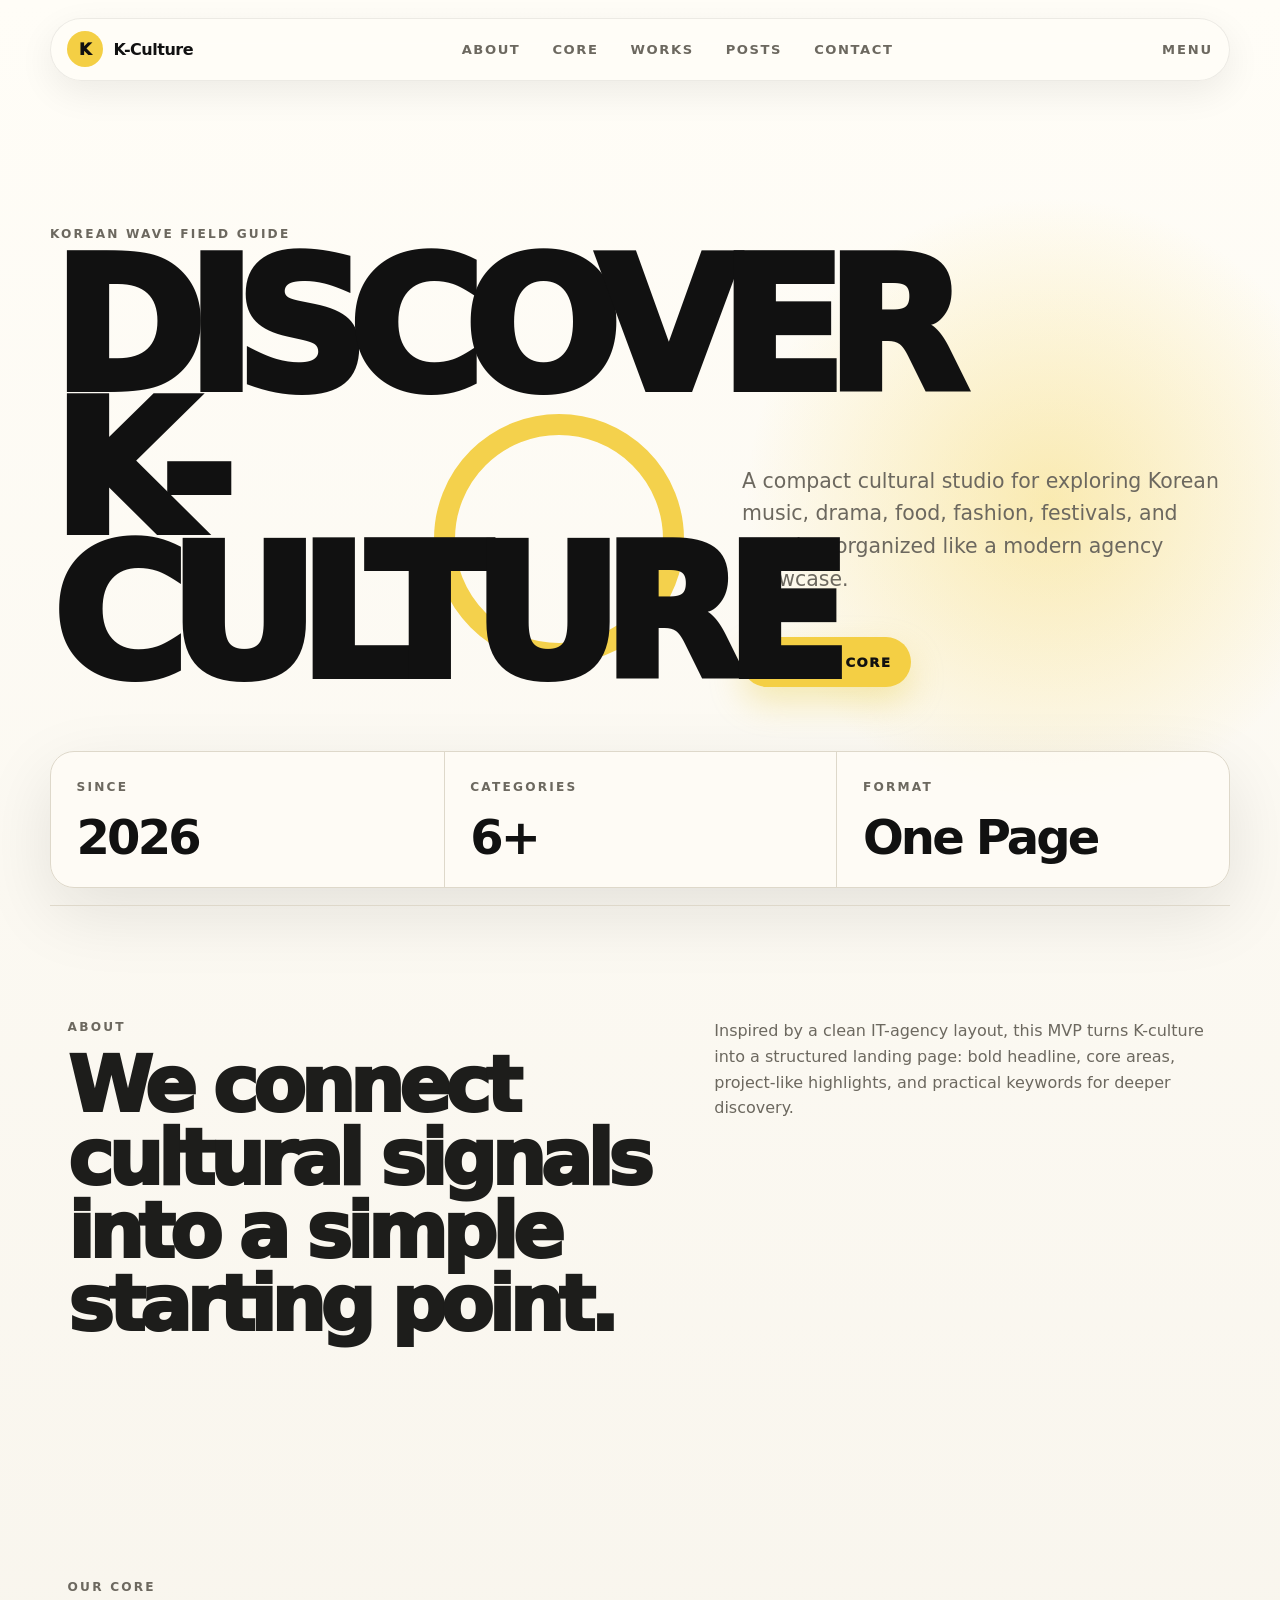
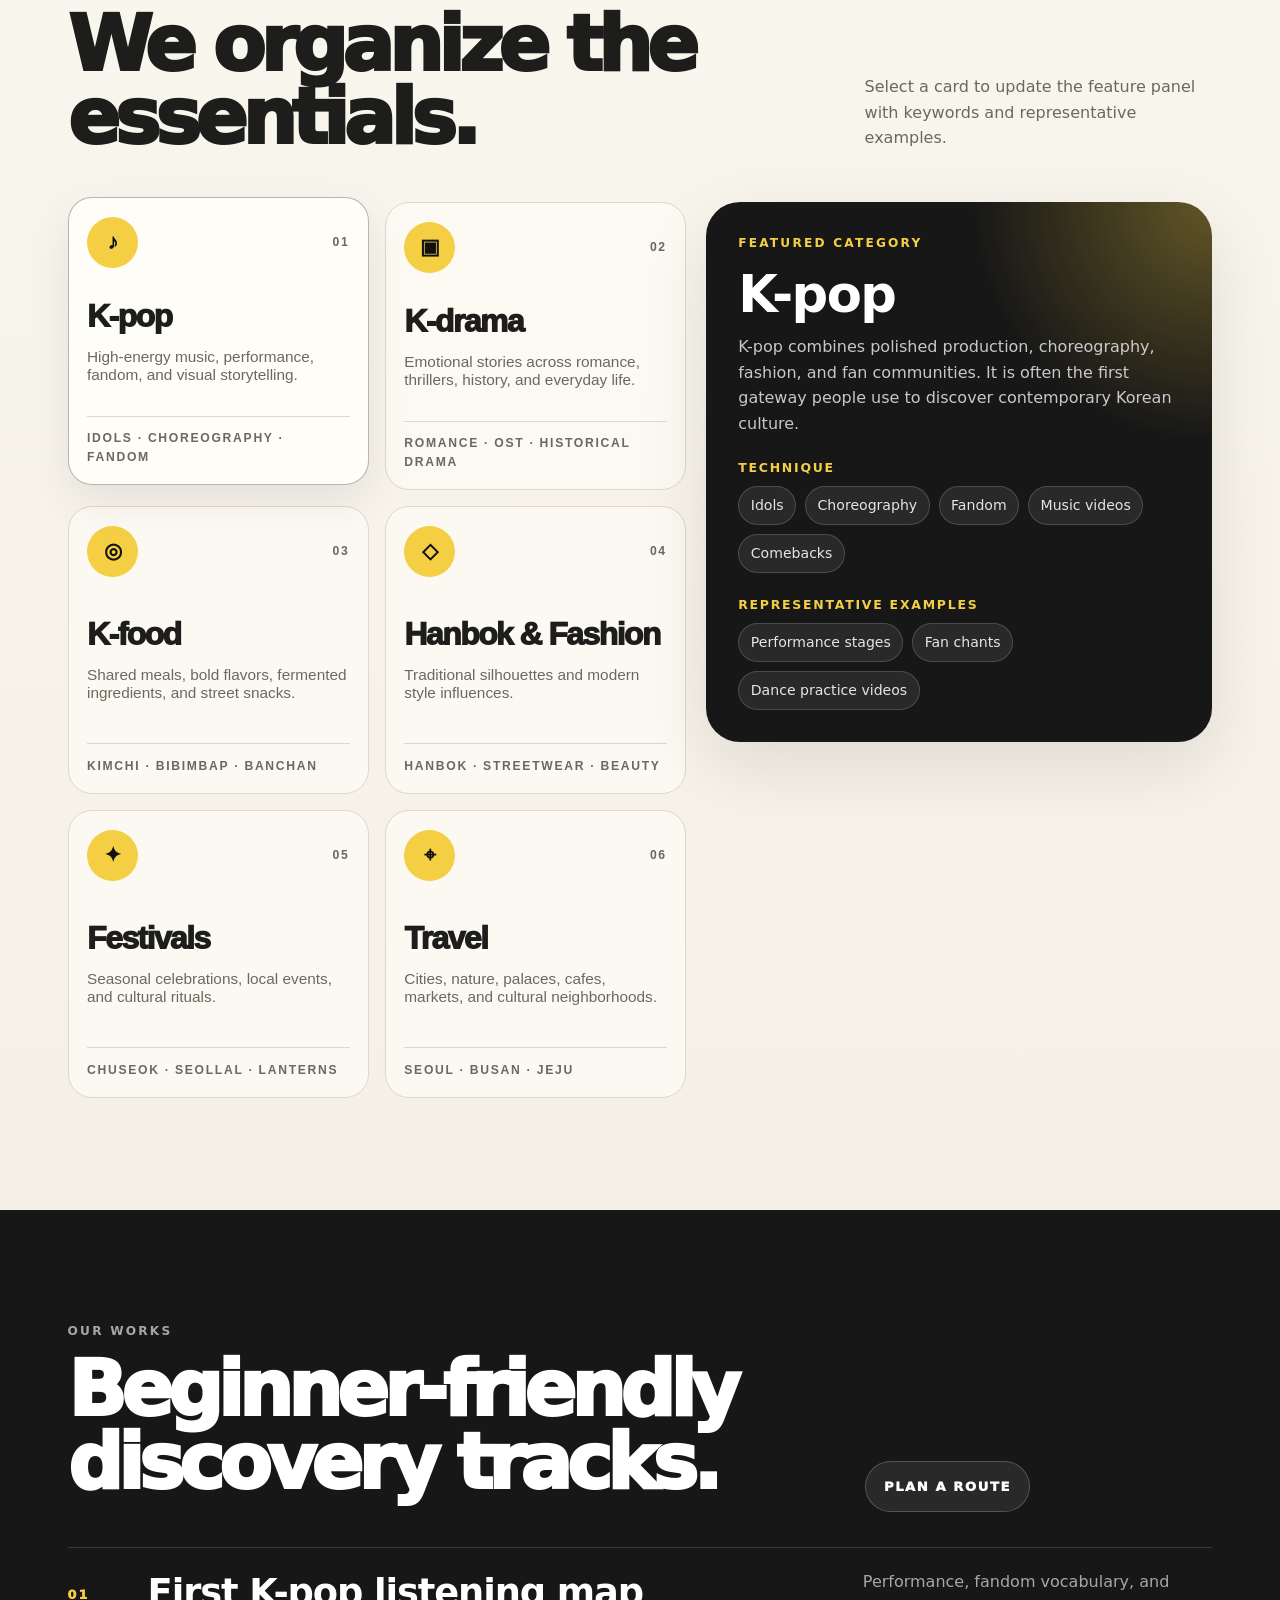
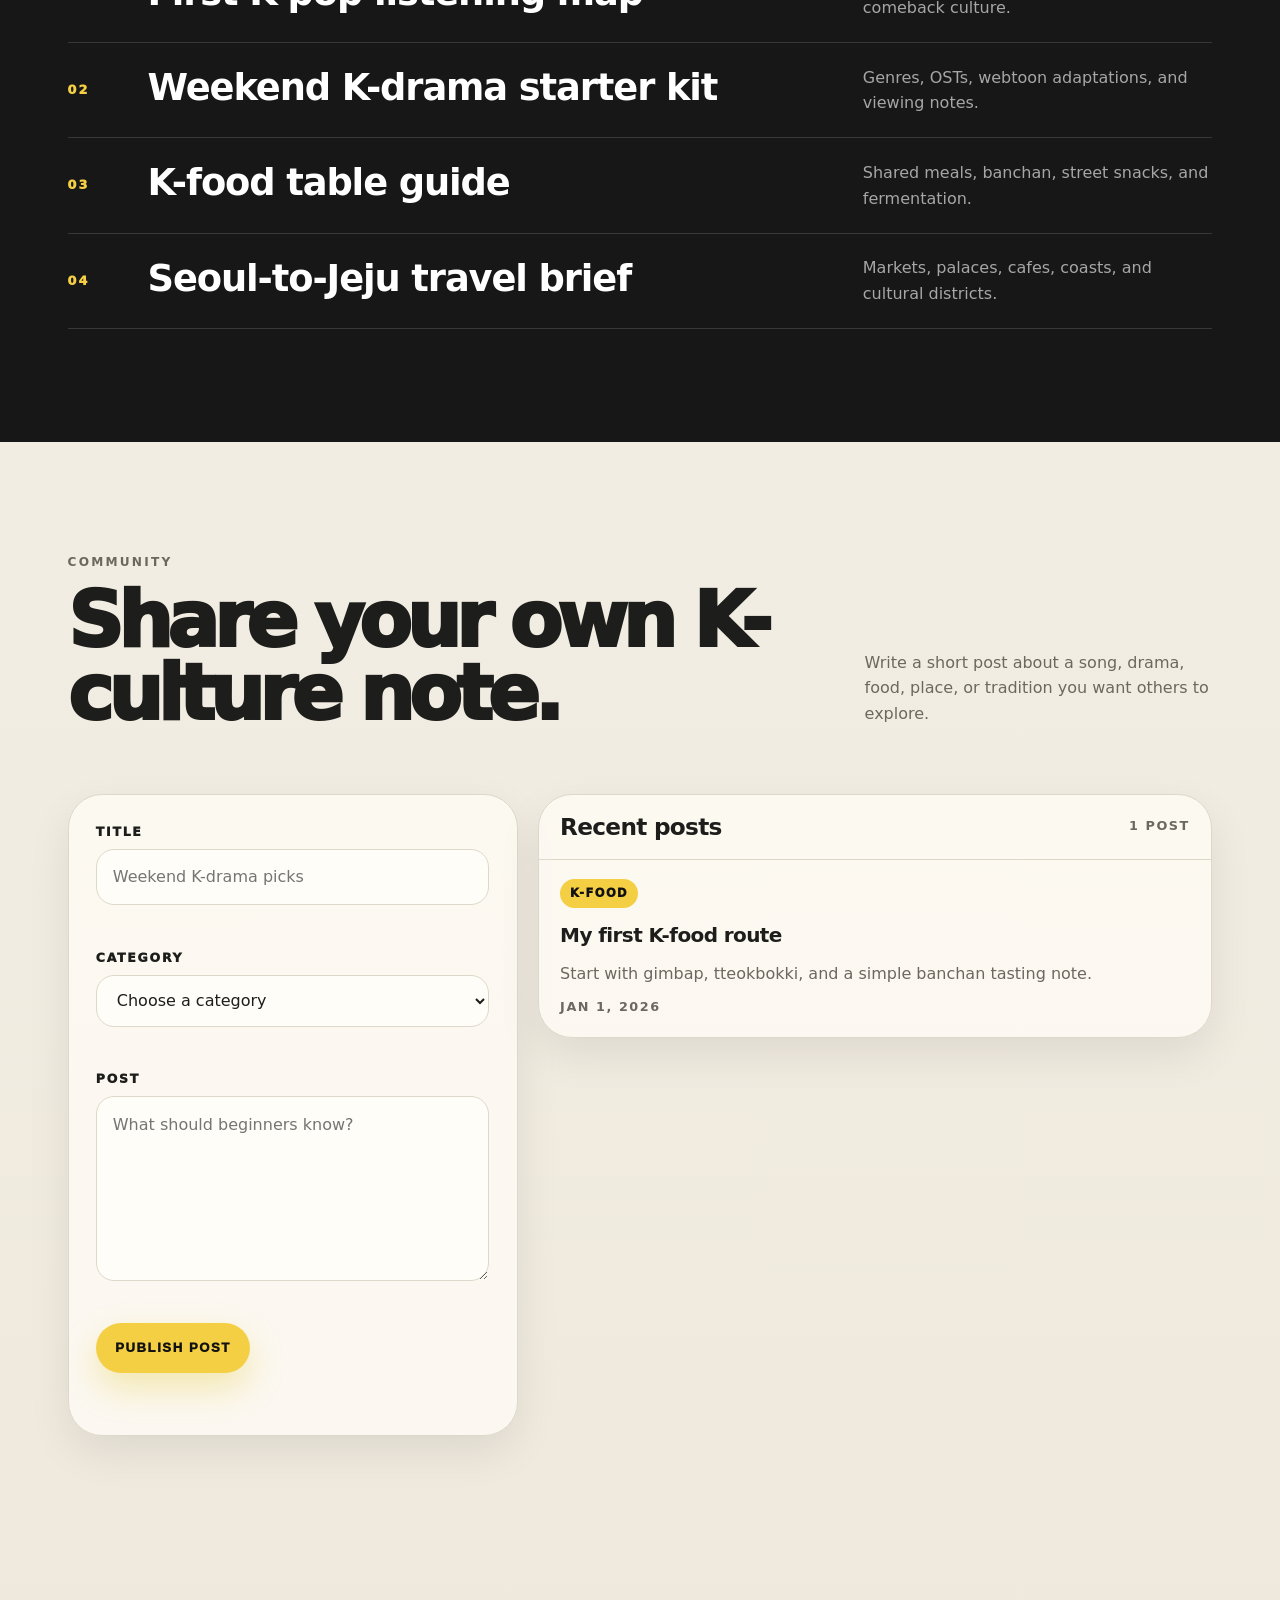
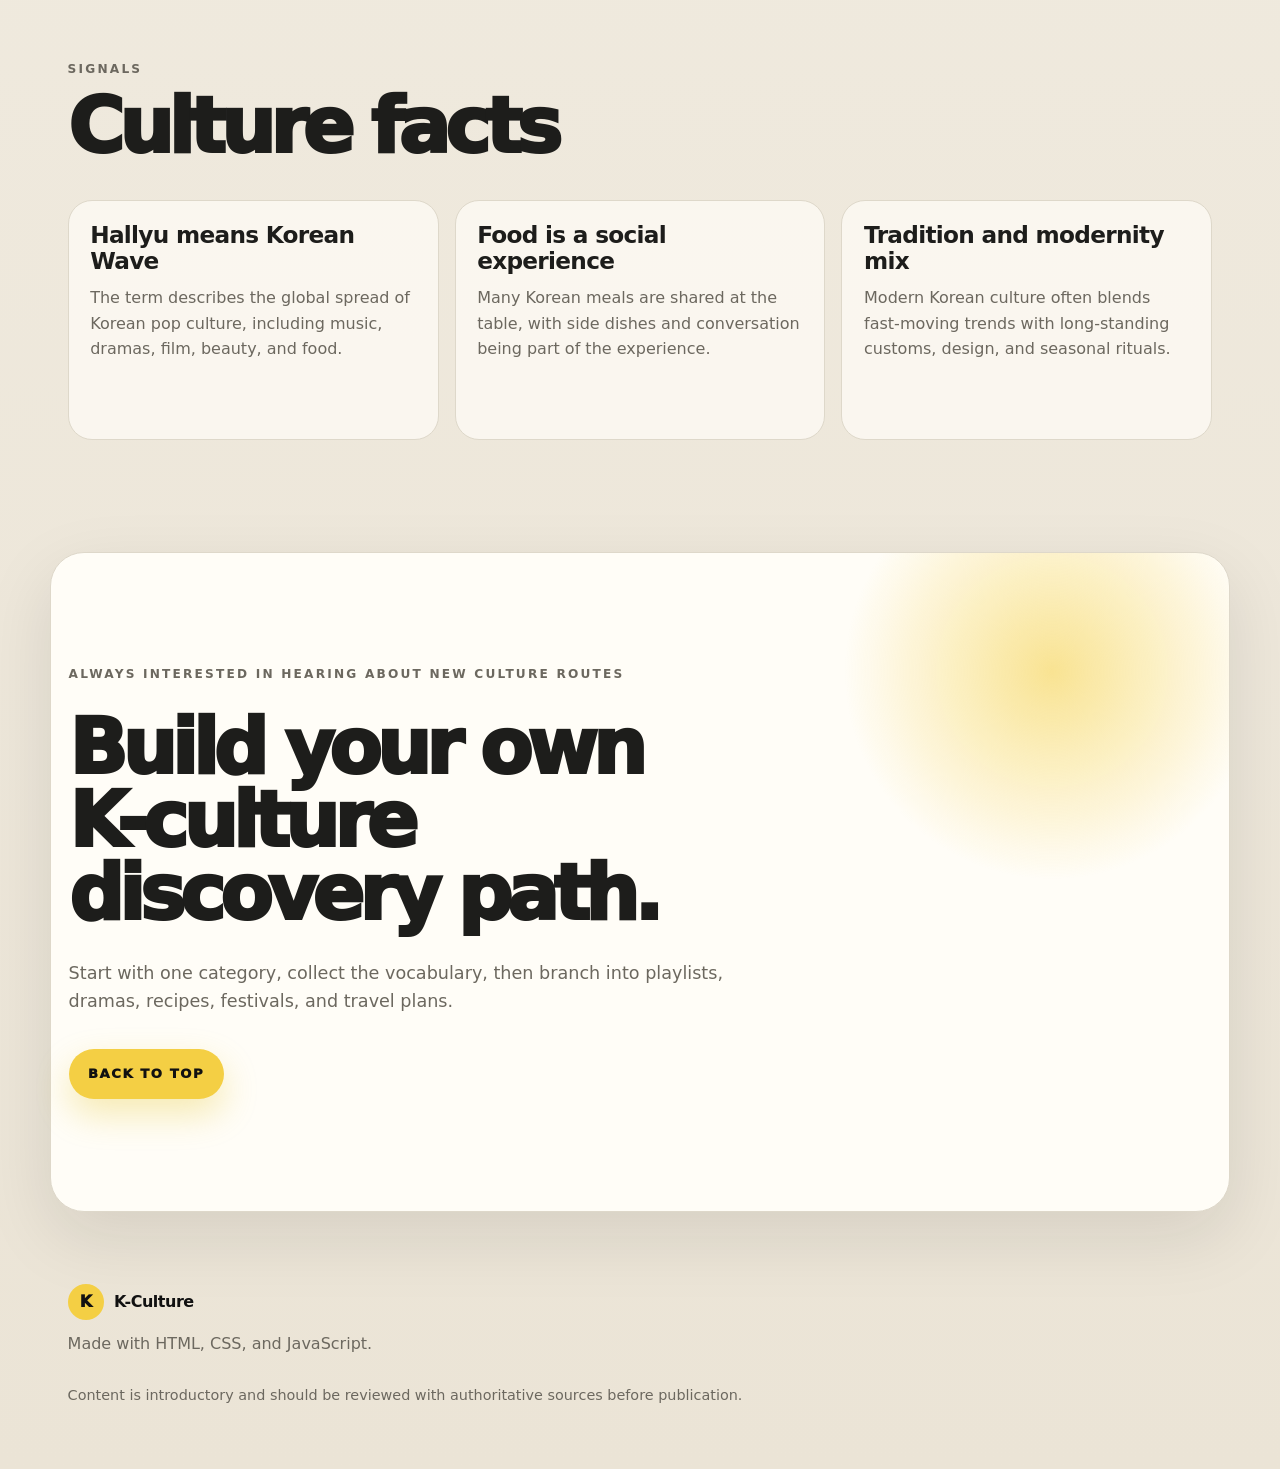
==== index.html @ 96b6c7d5 "Add local community post publishing" ====
<!DOCTYPE html>
<html lang="en">
<head>
  <meta charset="UTF-8">
  <meta name="viewport" content="width=device-width, initial-scale=1.0">
  <meta name="description" content="Discover K-Culture through a modern editorial guide to music, dramas, food, fashion, festivals, and travel.">
  <title>Discover K-Culture</title>
  <link rel="stylesheet" href="css/styles.css">
</head>
<body>
  <header class="site-header" id="top">
    <nav class="nav" aria-label="Main navigation">
      <a class="brand" href="#top" aria-label="Discover K-Culture home">
        <span class="brand-mark" aria-hidden="true">K</span>
        <span>K-Culture</span>
      </a>
      <ul class="nav-links">
        <li><a href="#about">About</a></li>
        <li><a href="#categories">Core</a></li>
        <li><a href="#works">Works</a></li>
        <li><a href="#community">Posts</a></li>
        <li><a href="#contact">Contact</a></li>
      </ul>
      <a class="nav-cta" href="#categories">Menu</a>
    </nav>

    <section class="hero" aria-labelledby="hero-title">
      <div class="hero-copy-wrap">
        <p class="eyebrow">Korean wave field guide</p>
        <h1 id="hero-title">Discover<br>K-Culture</h1>
      </div>
      <div class="hero-side">
        <p>
          A compact cultural studio for exploring Korean music, drama, food, fashion, festivals, and travel — organized like a modern agency showcase.
        </p>
        <a class="button button-primary" href="#categories">Explore Core</a>
      </div>
    </section>

    <div class="proof-strip" aria-label="Site highlights">
      <div>
        <span class="proof-label">Since</span>
        <strong>2026</strong>
      </div>
      <div>
        <span class="proof-label">Categories</span>
        <strong>6+</strong>
      </div>
      <div>
        <span class="proof-label">Format</span>
        <strong>One Page</strong>
      </div>
    </div>
  </header>

  <main>
    <section class="section intro" id="about" aria-labelledby="intro-title">
      <div>
        <p class="section-kicker">About</p>
        <h2 id="intro-title">We connect cultural signals into a simple starting point.</h2>
      </div>
      <p>
        Inspired by a clean IT-agency layout, this MVP turns K-culture into a structured landing page: bold headline, core areas, project-like highlights, and practical keywords for deeper discovery.
      </p>
    </section>

    <section class="section categories" id="categories" aria-labelledby="categories-title">
      <div class="section-heading split-heading">
        <div>
          <p class="section-kicker">Our core</p>
          <h2 id="categories-title">We organize the essentials.</h2>
        </div>
        <p>Select a card to update the feature panel with keywords and representative examples.</p>
      </div>

      <div class="category-layout">
        <div class="category-grid" id="category-grid" aria-label="K-culture category list"></div>

        <article class="feature-panel" id="feature-panel" aria-live="polite" aria-labelledby="feature-title">
          <p class="panel-label" id="feature-label">Featured category</p>
          <h3 id="feature-title">Loading...</h3>
          <p id="feature-description"></p>
          <div class="panel-group">
            <h4>Technique</h4>
            <ul class="keyword-list" id="feature-keywords"></ul>
          </div>
          <div class="panel-group">
            <h4>Representative examples</h4>
            <ul class="example-list" id="feature-examples"></ul>
          </div>
        </article>
      </div>
    </section>

    <section class="section works" id="works" aria-labelledby="works-title">
      <div class="section-heading split-heading">
        <div>
          <p class="section-kicker">Our works</p>
          <h2 id="works-title">Beginner-friendly discovery tracks.</h2>
        </div>
        <a class="button button-secondary" href="#contact">Plan a route</a>
      </div>
      <div class="work-list">
        <article class="work-item">
          <span>01</span>
          <h3>First K-pop listening map</h3>
          <p>Performance, fandom vocabulary, and comeback culture.</p>
        </article>
        <article class="work-item">
          <span>02</span>
          <h3>Weekend K-drama starter kit</h3>
          <p>Genres, OSTs, webtoon adaptations, and viewing notes.</p>
        </article>
        <article class="work-item">
          <span>03</span>
          <h3>K-food table guide</h3>
          <p>Shared meals, banchan, street snacks, and fermentation.</p>
        </article>
        <article class="work-item">
          <span>04</span>
          <h3>Seoul-to-Jeju travel brief</h3>
          <p>Markets, palaces, cafes, coasts, and cultural districts.</p>
        </article>
      </div>
    </section>

    <section class="section community" id="community" aria-labelledby="community-title">
      <div class="section-heading split-heading">
        <div>
          <p class="section-kicker">Community</p>
          <h2 id="community-title">Share your own K-culture note.</h2>
        </div>
        <p>Write a short post about a song, drama, food, place, or tradition you want others to explore.</p>
      </div>

      <div class="post-layout">
        <noscript>
          <p class="no-script-note">Post publishing uses local browser JavaScript. Enable JavaScript to write and save posts on this device.</p>
        </noscript>
        <form class="post-form" id="post-form" hidden novalidate>
          <div class="form-field">
            <label for="post-title">Title</label>
            <input id="post-title" name="title" type="text" maxlength="80" placeholder="Weekend K-drama picks" aria-describedby="post-title-error" required>
            <p class="form-error" id="post-title-error"></p>
          </div>

          <div class="form-field">
            <label for="post-category">Category</label>
            <select id="post-category" name="category" aria-describedby="post-category-error" required>
              <option value="">Choose a category</option>
            </select>
            <p class="form-error" id="post-category-error"></p>
          </div>

          <div class="form-field">
            <label for="post-content">Post</label>
            <textarea id="post-content" name="content" rows="6" maxlength="420" placeholder="What should beginners know?" aria-describedby="post-content-error" required></textarea>
            <p class="form-error" id="post-content-error"></p>
          </div>

          <button class="button button-primary" type="submit">Publish post</button>
          <p class="form-status" id="post-status" role="status" aria-live="polite"></p>
        </form>

        <div class="post-board" id="post-board" hidden>
          <div class="post-board-heading">
            <h3>Recent posts</h3>
            <span id="post-count">0 posts</span>
          </div>
          <div class="post-list" id="post-list"></div>
        </div>
      </div>
    </section>

    <section class="section facts" id="facts" aria-labelledby="facts-title">
      <div class="section-heading">
        <p class="section-kicker">Signals</p>
        <h2 id="facts-title">Culture facts</h2>
      </div>
      <div class="fact-grid">
        <article class="fact-card">
          <h3>Hallyu means Korean Wave</h3>
          <p>The term describes the global spread of Korean pop culture, including music, dramas, film, beauty, and food.</p>
        </article>
        <article class="fact-card">
          <h3>Food is a social experience</h3>
          <p>Many Korean meals are shared at the table, with side dishes and conversation being part of the experience.</p>
        </article>
        <article class="fact-card">
          <h3>Tradition and modernity mix</h3>
          <p>Modern Korean culture often blends fast-moving trends with long-standing customs, design, and seasonal rituals.</p>
        </article>
      </div>
    </section>

    <section class="section contact-band" id="contact" aria-labelledby="contact-title">
      <p class="section-kicker">Always interested in hearing about new culture routes</p>
      <h2 id="contact-title">Build your own K-culture discovery path.</h2>
      <p>
        Start with one category, collect the vocabulary, then branch into playlists, dramas, recipes, festivals, and travel plans.
      </p>
      <a class="button button-primary" href="#top">Back to top</a>
    </section>
  </main>

  <footer class="site-footer">
    <a class="brand footer-brand" href="#top" aria-label="Discover K-Culture home">
      <span class="brand-mark" aria-hidden="true">K</span>
      <span>K-Culture</span>
    </a>
    <p>Made with HTML, CSS, and JavaScript.</p>
    <p class="small">Content is introductory and should be reviewed with authoritative sources before publication.</p>
  </footer>

  <script src="data/culture.js"></script>
  <script src="js/posts.js"></script>
  <script src="js/main.js"></script>
</body>
</html>
---- css/styles.css ----
:root {
  --color-bg: #f5f1e8;
  --color-surface: #fffdf7;
  --color-ink: #111111;
  --color-text: #1d1d1b;
  --color-muted: #6c685f;
  --color-line: #ded8ca;
  --color-accent: #f4cf44;
  --color-accent-strong: #e0b900;
  --color-charcoal: #171717;
  --shadow-soft: 0 24px 70px rgba(17, 17, 17, 0.10);
  --shadow-card: 0 16px 44px rgba(17, 17, 17, 0.08);
  --radius-xl: 34px;
  --radius-lg: 24px;
  --radius-sm: 999px;
  --max-width: 1180px;
}

* {
  box-sizing: border-box;
}

html {
  scroll-behavior: smooth;
}

body {
  margin: 0;
  font-family: Inter, ui-sans-serif, system-ui, -apple-system, BlinkMacSystemFont, "Segoe UI", sans-serif;
  color: var(--color-text);
  background:
    radial-gradient(circle at 82% 8%, rgba(244, 207, 68, 0.38), transparent 19rem),
    linear-gradient(180deg, #fffdf7 0%, var(--color-bg) 42%, #ebe4d6 100%);
  line-height: 1.6;
}

a {
  color: inherit;
  text-decoration: none;
}

button,
a {
  -webkit-tap-highlight-color: transparent;
}

button:focus-visible,
a:focus-visible {
  outline: 3px solid var(--color-accent);
  outline-offset: 4px;
}

.site-header {
  min-height: 100vh;
  padding: 1.1rem;
  color: var(--color-ink);
}

.nav,
.hero,
.proof-strip,
.section,
.site-footer {
  width: min(100%, var(--max-width));
  margin-inline: auto;
}

.nav {
  position: sticky;
  top: 1rem;
  z-index: 5;
  display: grid;
  grid-template-columns: auto 1fr auto;
  align-items: center;
  gap: 1.5rem;
  padding: 0.8rem 1rem;
  border: 1px solid rgba(17, 17, 17, 0.08);
  border-radius: var(--radius-sm);
  background: rgba(255, 253, 247, 0.76);
  box-shadow: 0 12px 36px rgba(17, 17, 17, 0.07);
  backdrop-filter: blur(18px);
}

.brand {
  display: inline-flex;
  align-items: center;
  gap: 0.65rem;
  font-weight: 900;
  letter-spacing: -0.03em;
}

.brand-mark {
  display: grid;
  width: 2.25rem;
  height: 2.25rem;
  place-items: center;
  border-radius: 50%;
  color: var(--color-ink);
  background: var(--color-accent);
  font-weight: 950;
}

.nav-links {
  display: flex;
  justify-content: center;
  gap: clamp(0.75rem, 3vw, 2rem);
  padding: 0;
  margin: 0;
  color: var(--color-muted);
  font-size: 0.82rem;
  font-weight: 800;
  letter-spacing: 0.12em;
  list-style: none;
  text-transform: uppercase;
}

.nav-links a:hover,
.nav-cta:hover {
  color: var(--color-ink);
}

.nav-cta {
  color: var(--color-muted);
  font-size: 0.82rem;
  font-weight: 900;
  letter-spacing: 0.14em;
  text-transform: uppercase;
}

.hero {
  display: grid;
  grid-template-columns: minmax(0, 1fr);
  gap: 2rem;
  min-height: 70vh;
  align-content: end;
  padding: clamp(5rem, 12vw, 9rem) 0 clamp(2rem, 5vw, 4rem);
}

.hero-copy-wrap {
  position: relative;
}

.hero-copy-wrap::after {
  position: absolute;
  right: 4%;
  bottom: 5%;
  width: clamp(7rem, 18vw, 13rem);
  height: clamp(7rem, 18vw, 13rem);
  border: 1.35rem solid var(--color-accent);
  border-radius: 50%;
  content: "";
  opacity: 0.95;
  z-index: -1;
}

.eyebrow,
.section-kicker,
.panel-label,
.proof-label {
  margin: 0 0 0.75rem;
  color: var(--color-muted);
  font-size: 0.76rem;
  font-weight: 900;
  letter-spacing: 0.18em;
  text-transform: uppercase;
}

h1,
h2,
h3,
h4,
p {
  margin-top: 0;
}

h1 {
  max-width: 10ch;
  margin-bottom: 0;
  font-size: clamp(4.25rem, 16vw, 11.5rem);
  font-weight: 950;
  line-height: 0.78;
  letter-spacing: -0.105em;
  text-transform: uppercase;
}

h2 {
  margin-bottom: 0.75rem;
  font-size: clamp(2.25rem, 6vw, 5rem);
  font-weight: 930;
  line-height: 0.95;
  letter-spacing: -0.07em;
}

h3 {
  margin-bottom: 0.75rem;
  font-size: 1.45rem;
  line-height: 1.1;
  letter-spacing: -0.03em;
}

.hero-side {
  display: grid;
  gap: 1.3rem;
  max-width: 35rem;
  color: var(--color-muted);
  font-size: clamp(1.05rem, 2vw, 1.28rem);
}

.button {
  display: inline-flex;
  align-items: center;
  justify-content: center;
  width: fit-content;
  min-height: 3.1rem;
  padding: 0.85rem 1.15rem;
  border: 1px solid transparent;
  border-radius: var(--radius-sm);
  font-size: 0.82rem;
  font-weight: 950;
  letter-spacing: 0.12em;
  text-transform: uppercase;
}

.button-primary {
  color: var(--color-ink);
  background: var(--color-accent);
  box-shadow: 0 15px 35px rgba(224, 185, 0, 0.28);
}

.button-secondary {
  border-color: var(--color-line);
  color: var(--color-ink);
  background: rgba(255, 253, 247, 0.68);
}

.proof-strip {
  display: grid;
  grid-template-columns: repeat(3, 1fr);
  overflow: hidden;
  border: 1px solid var(--color-line);
  border-radius: var(--radius-lg);
  background: rgba(255, 253, 247, 0.72);
  box-shadow: var(--shadow-soft);
}

.proof-strip div {
  display: grid;
  gap: 0.25rem;
  padding: clamp(1rem, 3vw, 1.6rem);
}

.proof-strip div + div {
  border-left: 1px solid var(--color-line);
}

.proof-strip strong {
  font-size: clamp(1.6rem, 4vw, 3rem);
  line-height: 1;
  letter-spacing: -0.06em;
}

.section {
  padding: clamp(4rem, 9vw, 7rem) 1.1rem;
}

.intro {
  display: grid;
  gap: 1.5rem;
  border-top: 1px solid var(--color-line);
}

.intro p:last-child,
.section-heading p,
.fact-card p,
.work-item p,
.contact-band p,
.site-footer {
  color: var(--color-muted);
}

.section-heading {
  max-width: 52rem;
  margin-bottom: 2.2rem;
}

.split-heading {
  display: grid;
  gap: 1.5rem;
  max-width: none;
}

.category-layout {
  display: grid;
  gap: 1.25rem;
}

.category-grid {
  display: grid;
  grid-template-columns: repeat(auto-fit, minmax(15rem, 1fr));
  gap: 1rem;
}

.category-card {
  display: grid;
  gap: 1rem;
  min-height: 18rem;
  padding: 1.15rem;
  border: 1px solid var(--color-line);
  border-radius: var(--radius-lg);
  color: var(--color-text);
  background: rgba(255, 253, 247, 0.7);
  cursor: pointer;
  text-align: left;
  transition: transform 180ms ease, border-color 180ms ease, box-shadow 180ms ease, background 180ms ease;
}

.category-card:hover,
.category-card.is-active {
  transform: translateY(-5px);
  border-color: rgba(17, 17, 17, 0.3);
  background: var(--color-surface);
  box-shadow: var(--shadow-card);
}

.category-meta {
  display: flex;
  align-items: center;
  justify-content: space-between;
}

.category-icon {
  display: grid;
  width: 3.2rem;
  height: 3.2rem;
  place-items: center;
  border-radius: 50%;
  color: var(--color-ink);
  background: var(--color-accent);
  font-size: 1.3rem;
  font-weight: 950;
}

.category-number,
.category-technique {
  color: var(--color-muted);
  font-size: 0.76rem;
  font-weight: 900;
  letter-spacing: 0.14em;
  text-transform: uppercase;
}

.category-title {
  align-self: end;
  font-size: clamp(1.35rem, 3vw, 2rem);
  font-weight: 930;
  letter-spacing: -0.05em;
  line-height: 1;
}

.category-summary {
  color: var(--color-muted);
  font-size: 0.96rem;
}

.category-technique {
  align-self: end;
  padding-top: 0.8rem;
  border-top: 1px solid var(--color-line);
  line-height: 1.5;
}

.feature-panel {
  position: sticky;
  top: 6.5rem;
  align-self: start;
  padding: clamp(1.4rem, 3vw, 2rem);
  border-radius: var(--radius-xl);
  color: #fff;
  background:
    radial-gradient(circle at top right, rgba(244, 207, 68, 0.34), transparent 15rem),
    var(--color-charcoal);
  box-shadow: var(--shadow-soft);
}

.feature-panel .panel-label,
.feature-panel h4 {
  color: var(--color-accent);
}

.feature-panel h3 {
  font-size: clamp(2rem, 4vw, 3.25rem);
}

.feature-panel p {
  color: rgba(255, 255, 255, 0.76);
}

.panel-group {
  margin-top: 1.35rem;
}

.panel-group h4 {
  margin-bottom: 0.5rem;
  font-size: 0.78rem;
  letter-spacing: 0.14em;
  text-transform: uppercase;
}

.keyword-list,
.example-list {
  display: flex;
  flex-wrap: wrap;
  gap: 0.55rem;
  padding: 0;
  margin: 0;
  list-style: none;
}

.keyword-list li,
.example-list li {
  padding: 0.46rem 0.72rem;
  border: 1px solid rgba(255, 255, 255, 0.16);
  border-radius: var(--radius-sm);
  color: rgba(255, 255, 255, 0.88);
  background: rgba(255, 255, 255, 0.08);
  font-size: 0.88rem;
}

.works {
  color: #fff;
  background: var(--color-charcoal);
  box-shadow: 0 0 0 100vmax var(--color-charcoal);
  clip-path: inset(0 -100vmax);
}

.works .section-kicker,
.works .section-heading p,
.works .work-item p {
  color: rgba(255, 255, 255, 0.62);
}

.works .button-secondary {
  border-color: rgba(255, 255, 255, 0.2);
  color: #fff;
  background: rgba(255, 255, 255, 0.08);
}

.work-list {
  display: grid;
  border-top: 1px solid rgba(255, 255, 255, 0.14);
}

.work-item {
  display: grid;
  grid-template-columns: 3rem minmax(0, 1fr);
  gap: 1rem;
  padding: 1.35rem 0;
  border-bottom: 1px solid rgba(255, 255, 255, 0.14);
}

.work-item span {
  color: var(--color-accent);
  font-size: 0.8rem;
  font-weight: 950;
  letter-spacing: 0.16em;
}

.work-item h3 {
  margin-bottom: 0.25rem;
  font-size: clamp(1.35rem, 3vw, 2.3rem);
}

.fact-grid {
  display: grid;
  grid-template-columns: repeat(auto-fit, minmax(16rem, 1fr));
  gap: 1rem;
}

.fact-card {
  min-height: 15rem;
  padding: 1.35rem;
  border: 1px solid var(--color-line);
  border-radius: var(--radius-lg);
  background: rgba(255, 253, 247, 0.72);
}

.contact-band {
  display: grid;
  justify-items: start;
  gap: 1rem;
  margin-bottom: 2rem;
  border: 1px solid var(--color-line);
  border-radius: var(--radius-xl);
  background:
    radial-gradient(circle at 85% 18%, rgba(244, 207, 68, 0.56), transparent 13rem),
    var(--color-surface);
  box-shadow: var(--shadow-soft);
}

.contact-band h2 {
  max-width: 12ch;
}

.contact-band p:not(.section-kicker) {
  max-width: 42rem;
  font-size: 1.1rem;
}

.site-footer {
  display: grid;
  gap: 0.7rem;
  padding: 2.5rem 1.1rem 3rem;
  text-align: left;
}

.footer-brand {
  width: fit-content;
  color: var(--color-ink);
}

.site-footer .small {
  font-size: 0.9rem;
}

@media (min-width: 760px) {
  .site-header {
    padding-inline: 2rem;
  }

  .hero {
    grid-template-columns: minmax(0, 1.15fr) minmax(20rem, 0.85fr);
    align-items: end;
  }

  .intro {
    grid-template-columns: 1fr 0.8fr;
    align-items: start;
  }

  .split-heading {
    grid-template-columns: minmax(0, 1fr) minmax(16rem, 0.45fr);
    align-items: end;
  }

  .category-layout {
    grid-template-columns: minmax(0, 1.1fr) minmax(22rem, 0.9fr);
  }

  .work-item {
    grid-template-columns: 4rem minmax(0, 0.9fr) minmax(16rem, 0.45fr);
    align-items: center;
  }

  .work-item p {
    margin-bottom: 0;
  }
}

@media (max-width: 720px) {
  .nav {
    grid-template-columns: 1fr auto;
    border-radius: 24px;
  }

  .nav-links {
    grid-column: 1 / -1;
    justify-content: flex-start;
    order: 3;
    overflow-x: auto;
    padding-bottom: 0.1rem;
  }

  .proof-strip {
    grid-template-columns: 1fr;
  }

  .proof-strip div + div {
    border-top: 1px solid var(--color-line);
    border-left: 0;
  }

  .feature-panel {
    position: static;
  }
}

@media (max-width: 520px) {
  .site-header {
    min-height: auto;
  }

  .hero {
    min-height: 32rem;
  }

  h1 {
    font-size: clamp(3.7rem, 22vw, 6rem);
  }

  .category-card {
    min-height: 14.5rem;
  }
}

.community {
  display: grid;
  gap: 1rem;
}

.post-layout {
  display: grid;
  gap: 1.25rem;
}

.post-form,
.post-board,
.no-script-note {
  border: 1px solid var(--color-line);
  border-radius: var(--radius-xl);
  background: rgba(255, 253, 247, 0.78);
  box-shadow: var(--shadow-card);
}

.no-script-note {
  margin-bottom: 1rem;
  padding: 1rem;
  color: var(--color-muted);
  font-weight: 800;
}

.post-form {
  display: grid;
  gap: 1rem;
  padding: clamp(1.2rem, 3vw, 1.7rem);
}

.form-field {
  display: grid;
  gap: 0.45rem;
}

.form-field label {
  font-size: 0.78rem;
  font-weight: 950;
  letter-spacing: 0.14em;
  text-transform: uppercase;
}

.form-field input,
.form-field select,
.form-field textarea {
  width: 100%;
  border: 1px solid var(--color-line);
  border-radius: 18px;
  padding: 0.9rem 1rem;
  color: var(--color-text);
  background: var(--color-surface);
  font: inherit;
}

.form-field textarea {
  resize: vertical;
}

.form-field input:focus,
.form-field select:focus,
.form-field textarea:focus {
  outline: 3px solid rgba(244, 207, 68, 0.55);
  border-color: var(--color-accent-strong);
}

.form-error,
.form-status {
  min-height: 1.2rem;
  margin: 0;
  font-size: 0.9rem;
}

.form-error {
  color: #a63616;
}

.form-status {
  color: var(--color-muted);
  font-weight: 800;
}

.post-board {
  overflow: hidden;
}

.post-board-heading {
  display: flex;
  align-items: center;
  justify-content: space-between;
  gap: 1rem;
  padding: 1.2rem 1.35rem;
  border-bottom: 1px solid var(--color-line);
}

.post-board-heading h3 {
  margin-bottom: 0;
}

.post-board-heading span,
.post-card time {
  color: var(--color-muted);
  font-size: 0.8rem;
  font-weight: 900;
  letter-spacing: 0.12em;
  text-transform: uppercase;
}

.post-list {
  display: grid;
}

.post-card {
  display: grid;
  gap: 0.65rem;
  padding: 1.2rem 1.35rem;
}

.post-card + .post-card {
  border-top: 1px solid var(--color-line);
}

.post-card h4 {
  margin-bottom: 0;
  font-size: 1.25rem;
  letter-spacing: -0.03em;
}

.post-card p {
  margin-bottom: 0;
  color: var(--color-muted);
}

.post-category-pill {
  width: fit-content;
  padding: 0.34rem 0.62rem;
  border-radius: var(--radius-sm);
  color: var(--color-ink);
  background: var(--color-accent);
  font-size: 0.72rem;
  font-weight: 950;
  letter-spacing: 0.12em;
  text-transform: uppercase;
}

.empty-posts {
  padding: 1.2rem 1.35rem;
  color: var(--color-muted);
}

@media (min-width: 760px) {
  .post-layout {
    grid-template-columns: minmax(18rem, 0.8fr) minmax(0, 1.2fr);
    align-items: start;
  }
}
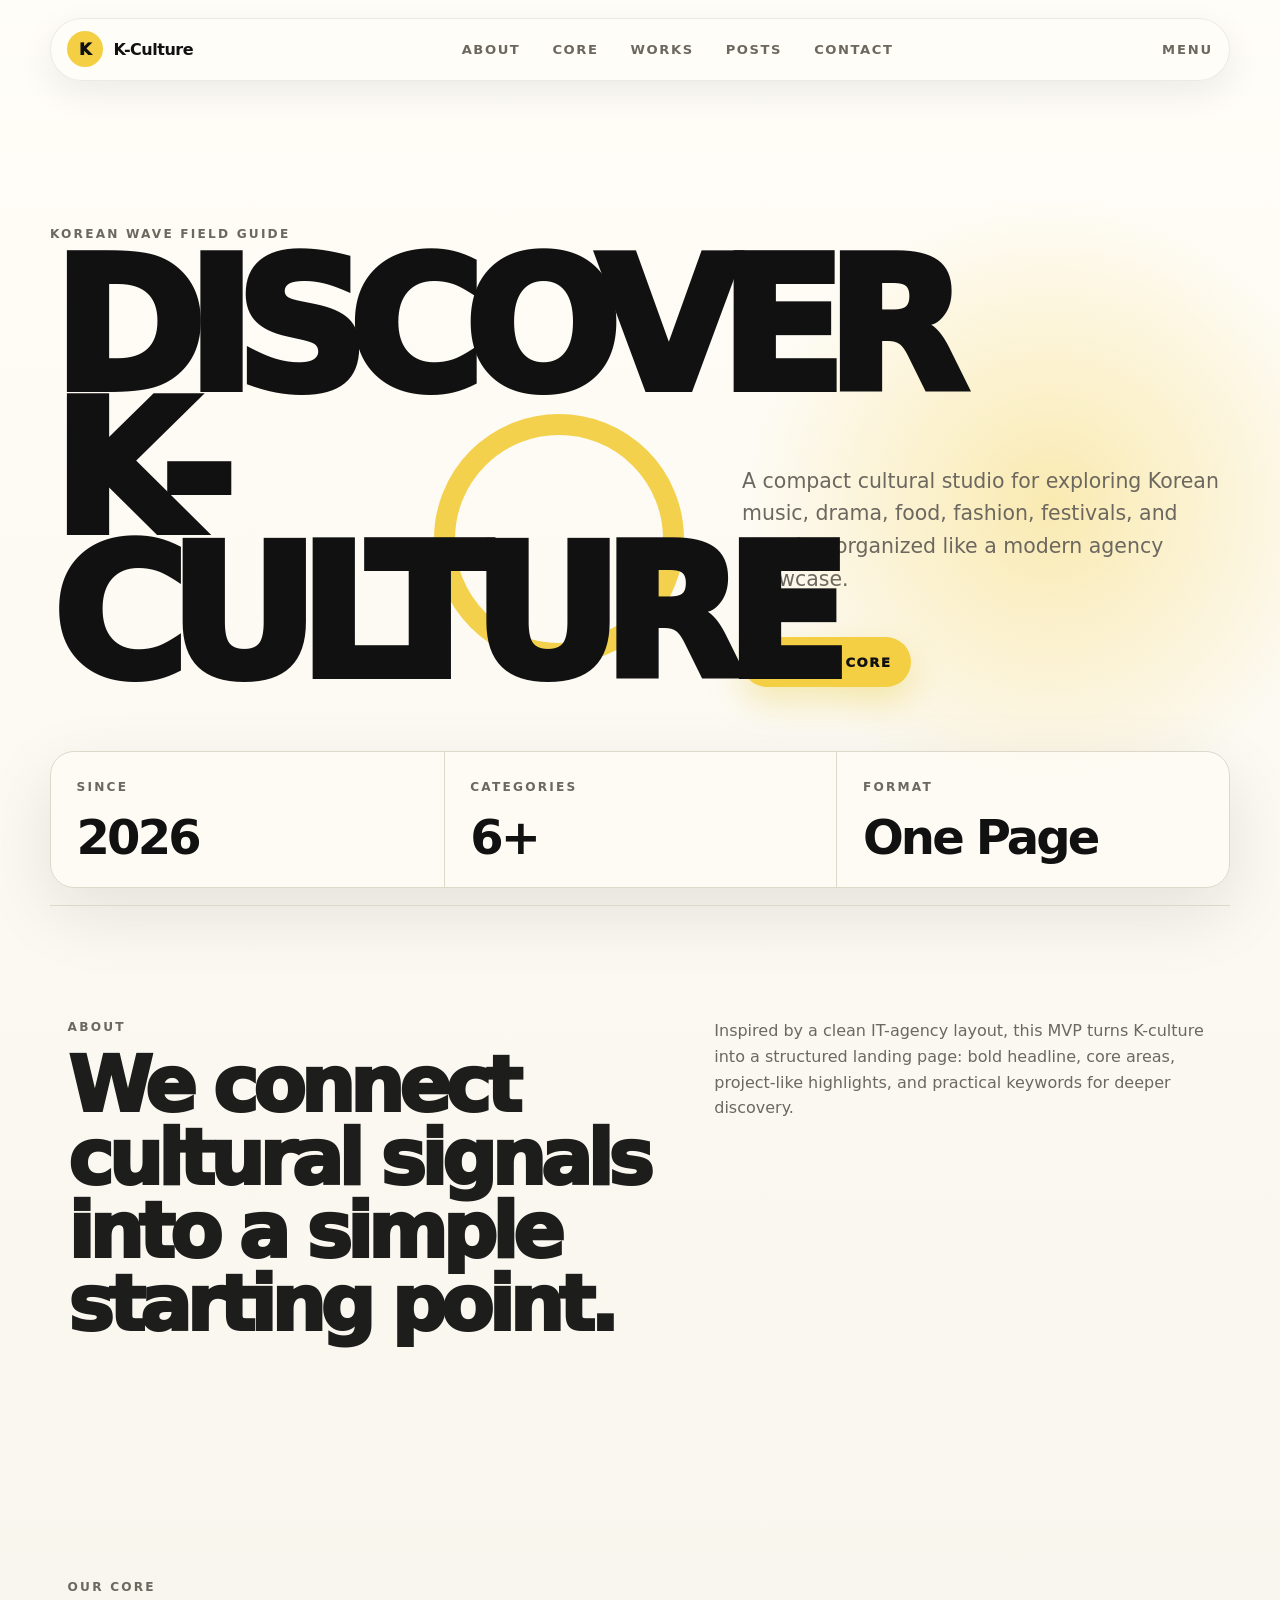
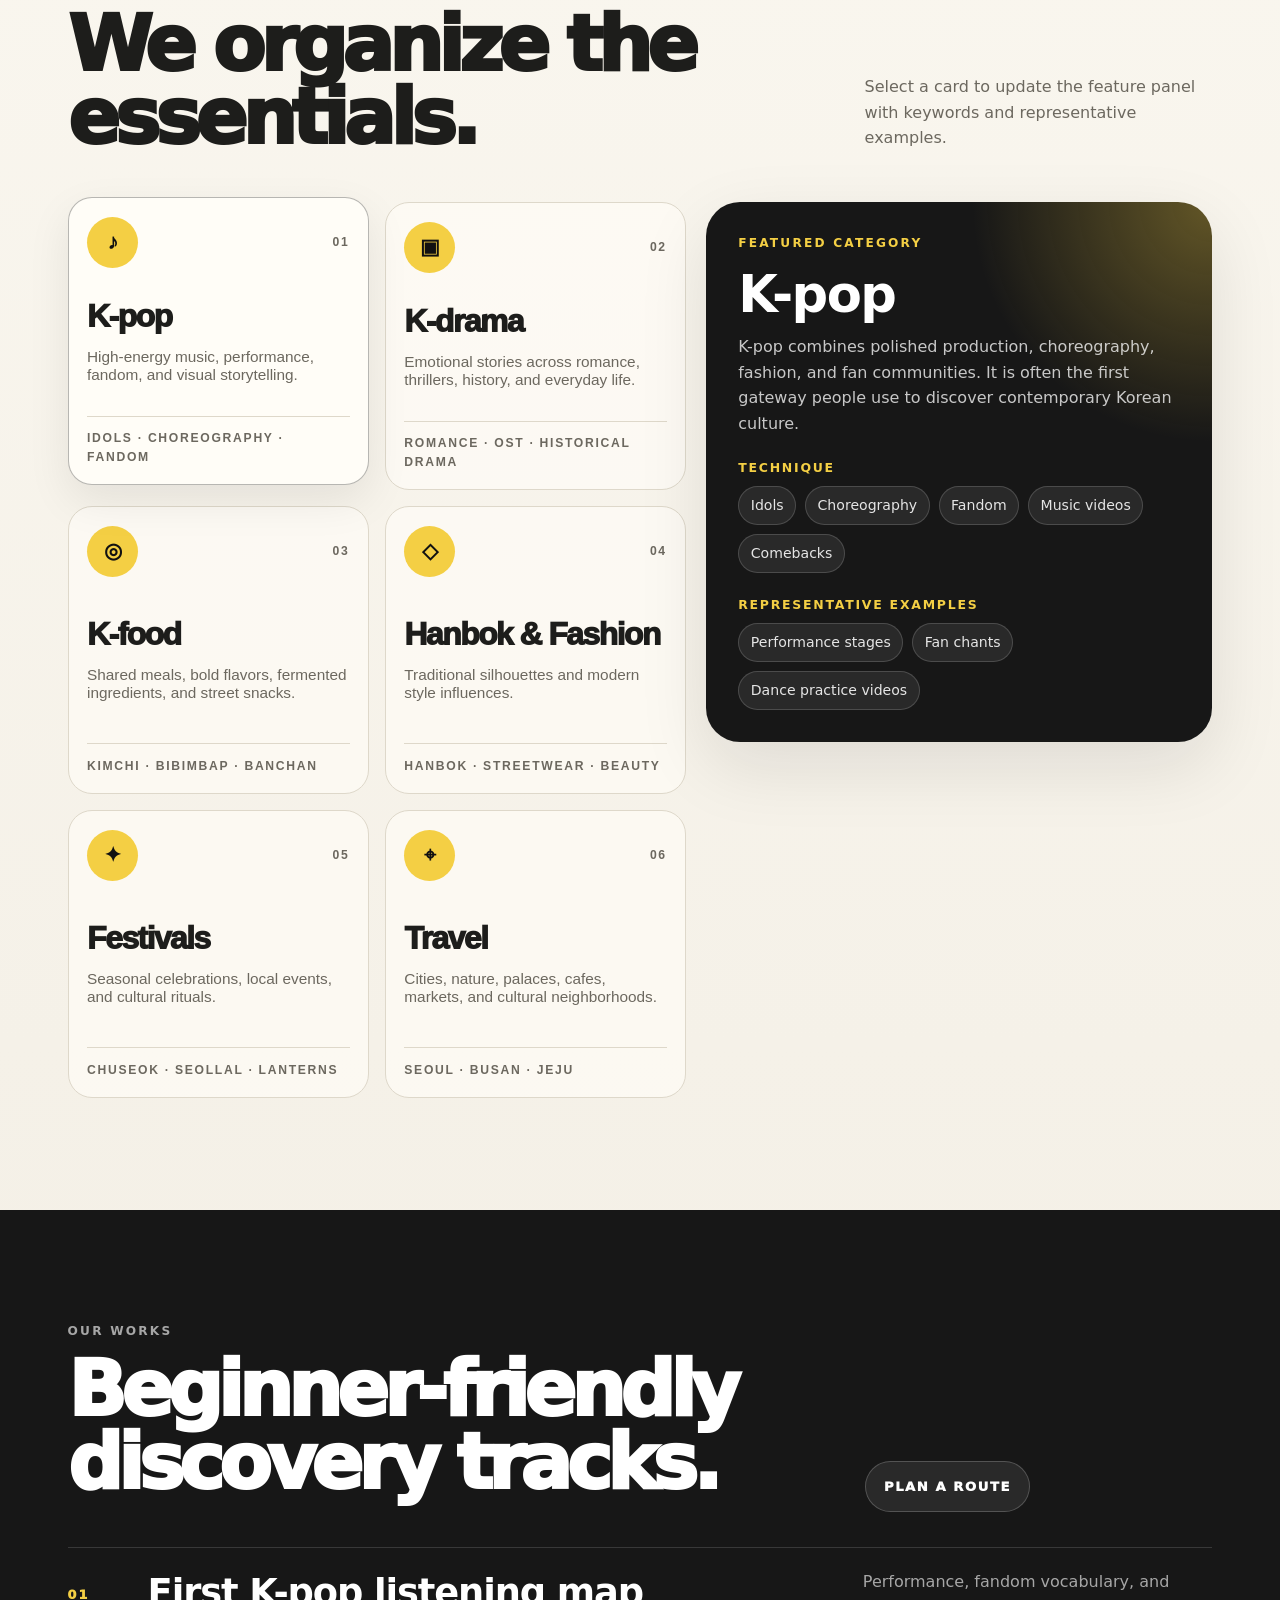
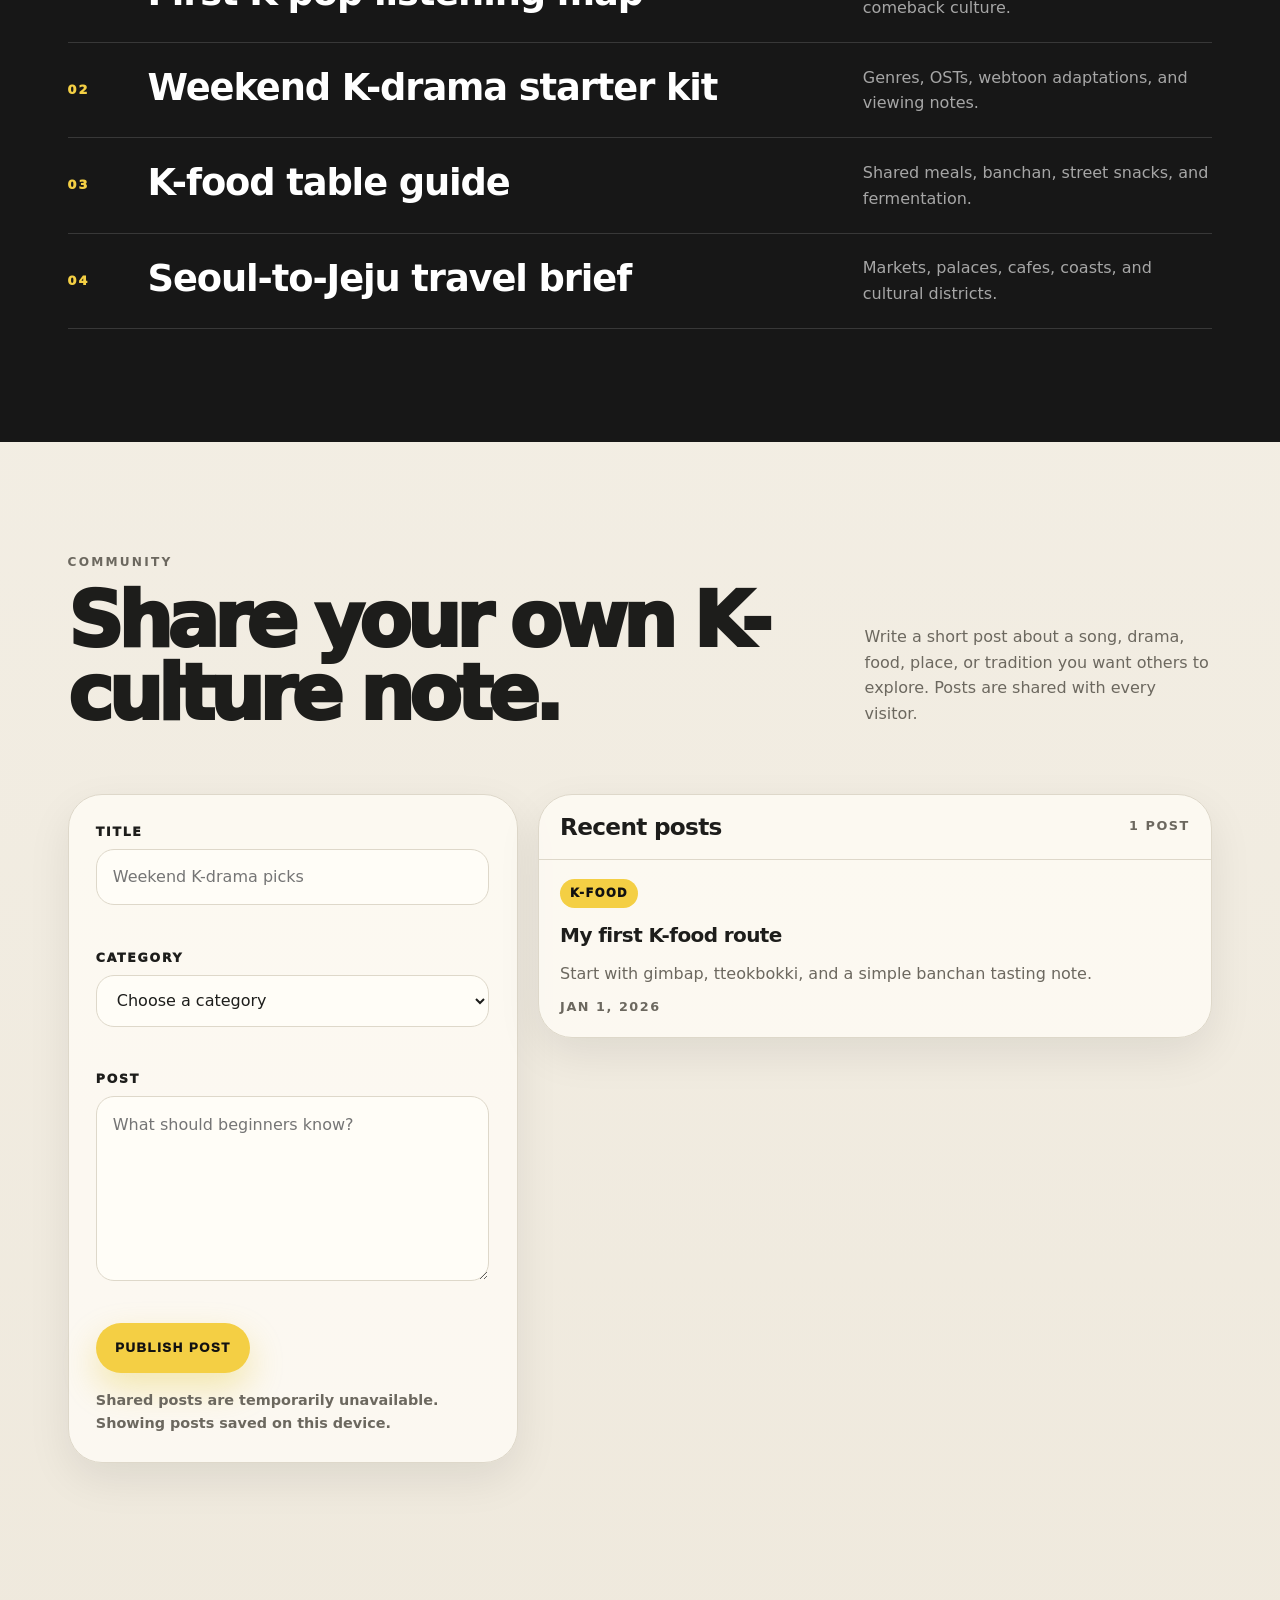
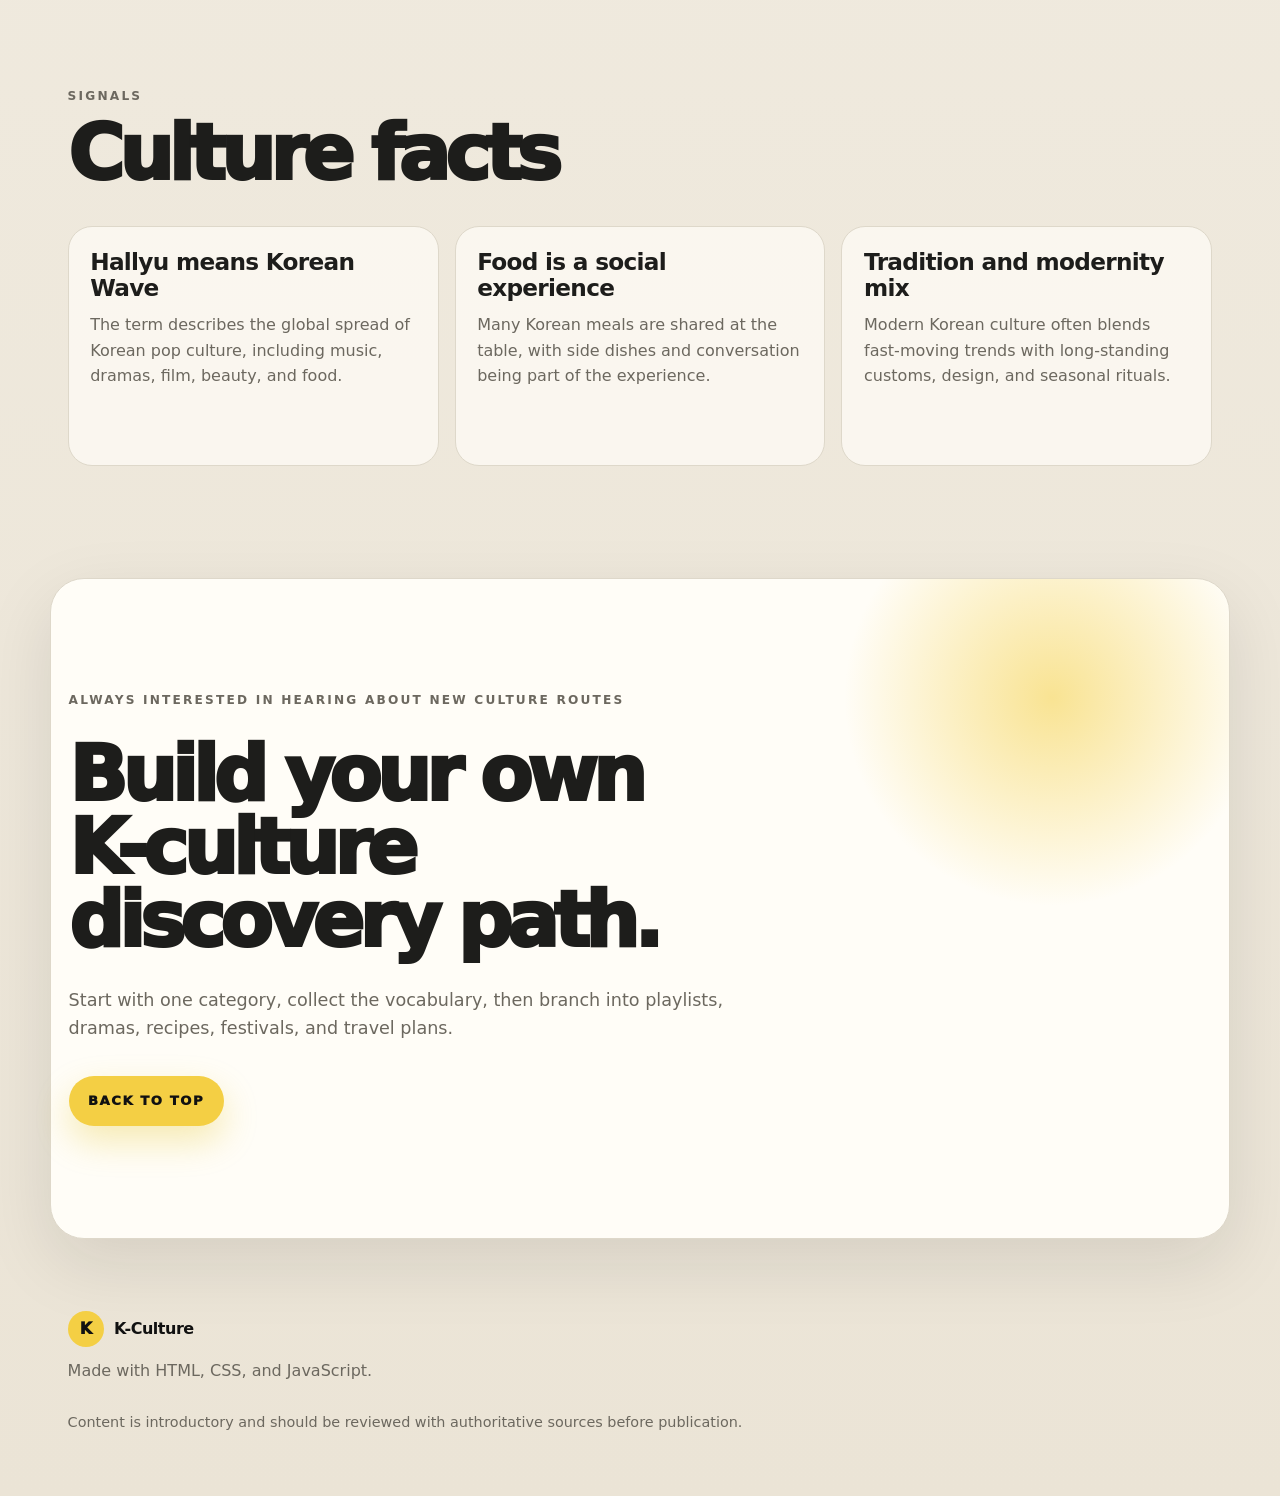
==== commit 05d814e7: "feat: connect community posts to Supabase" ====
--- a/index.html
+++ b/index.html
@@ -130,7 +130,7 @@
           <p class="section-kicker">Community</p>
           <h2 id="community-title">Share your own K-culture note.</h2>
         </div>
-        <p>Write a short post about a song, drama, food, place, or tradition you want others to explore.</p>
+        <p>Write a short post about a song, drama, food, place, or tradition you want others to explore. Posts are shared with every visitor.</p>
       </div>
 
       <div class="post-layout">
@@ -213,6 +213,7 @@
   </footer>
 
   <script src="data/culture.js"></script>
+  <script src="js/supabase-config.js"></script>
   <script src="js/posts.js"></script>
   <script src="js/main.js"></script>
 </body>
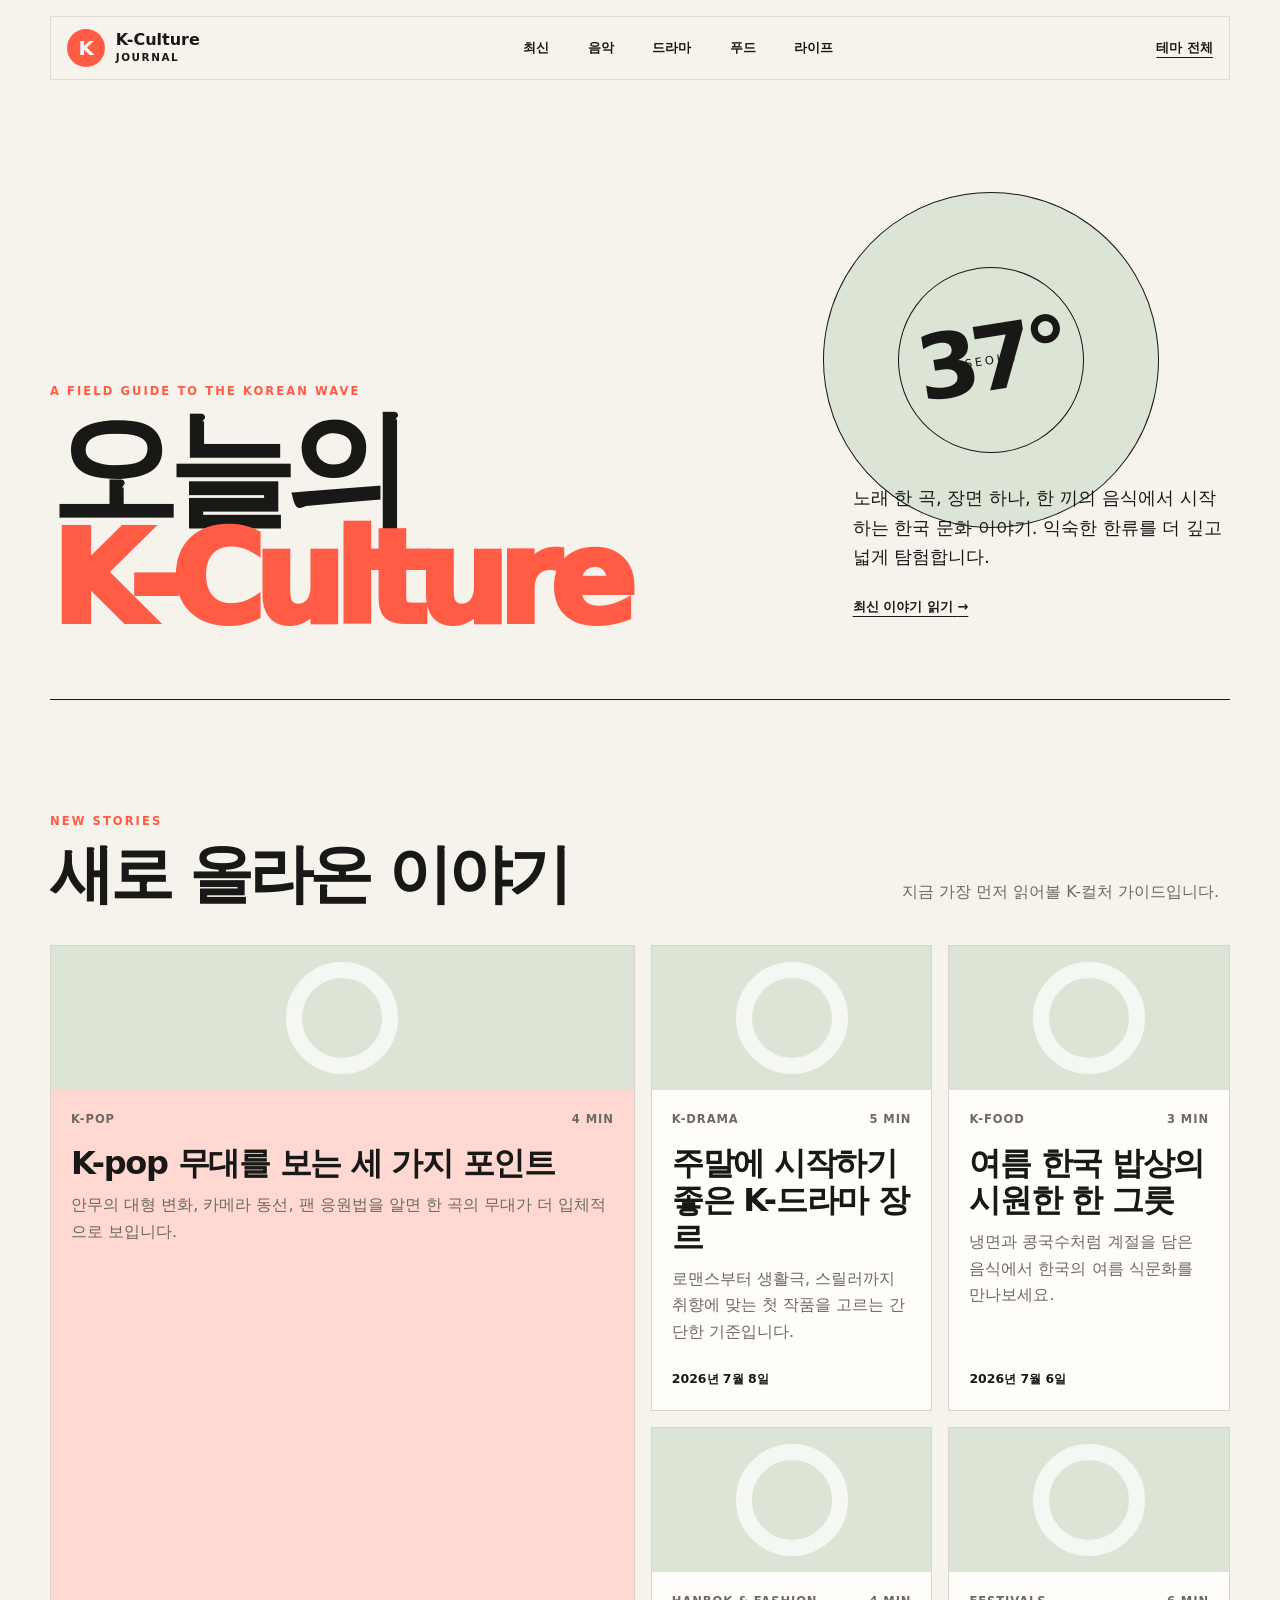
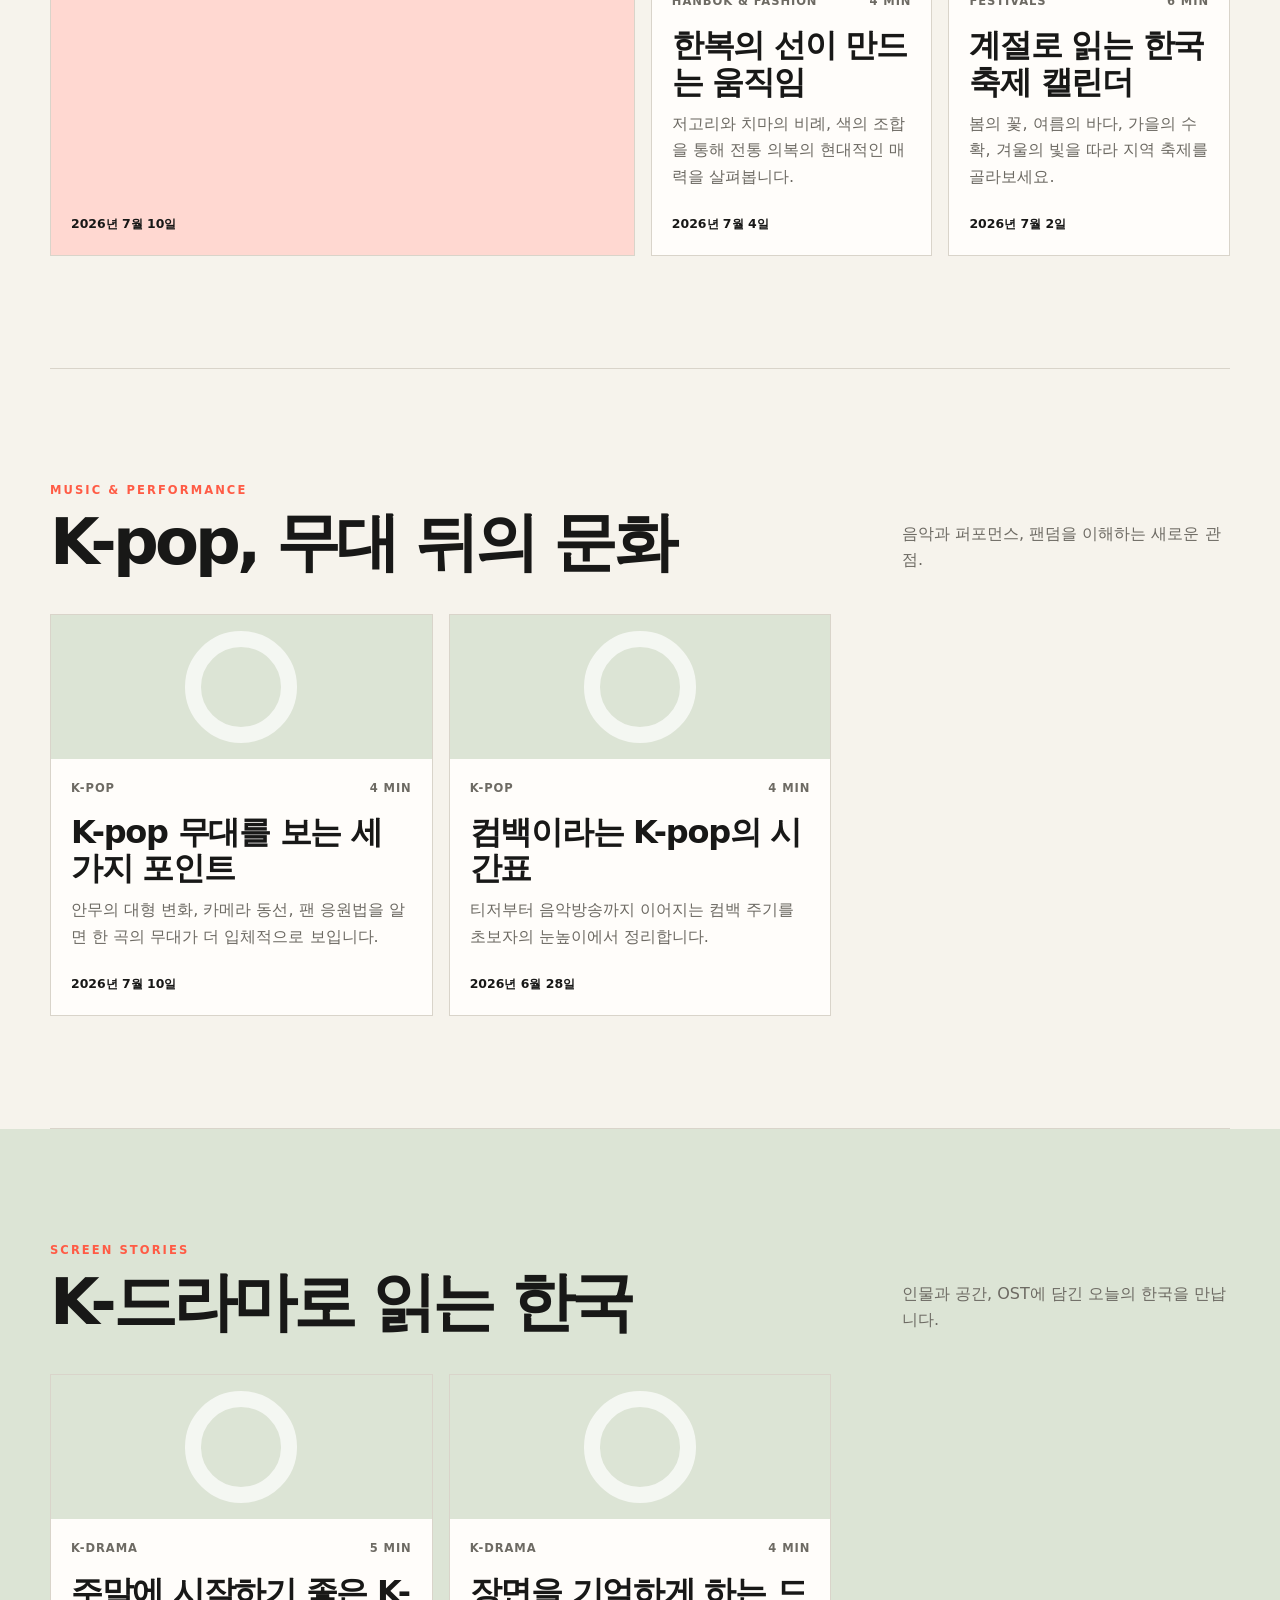
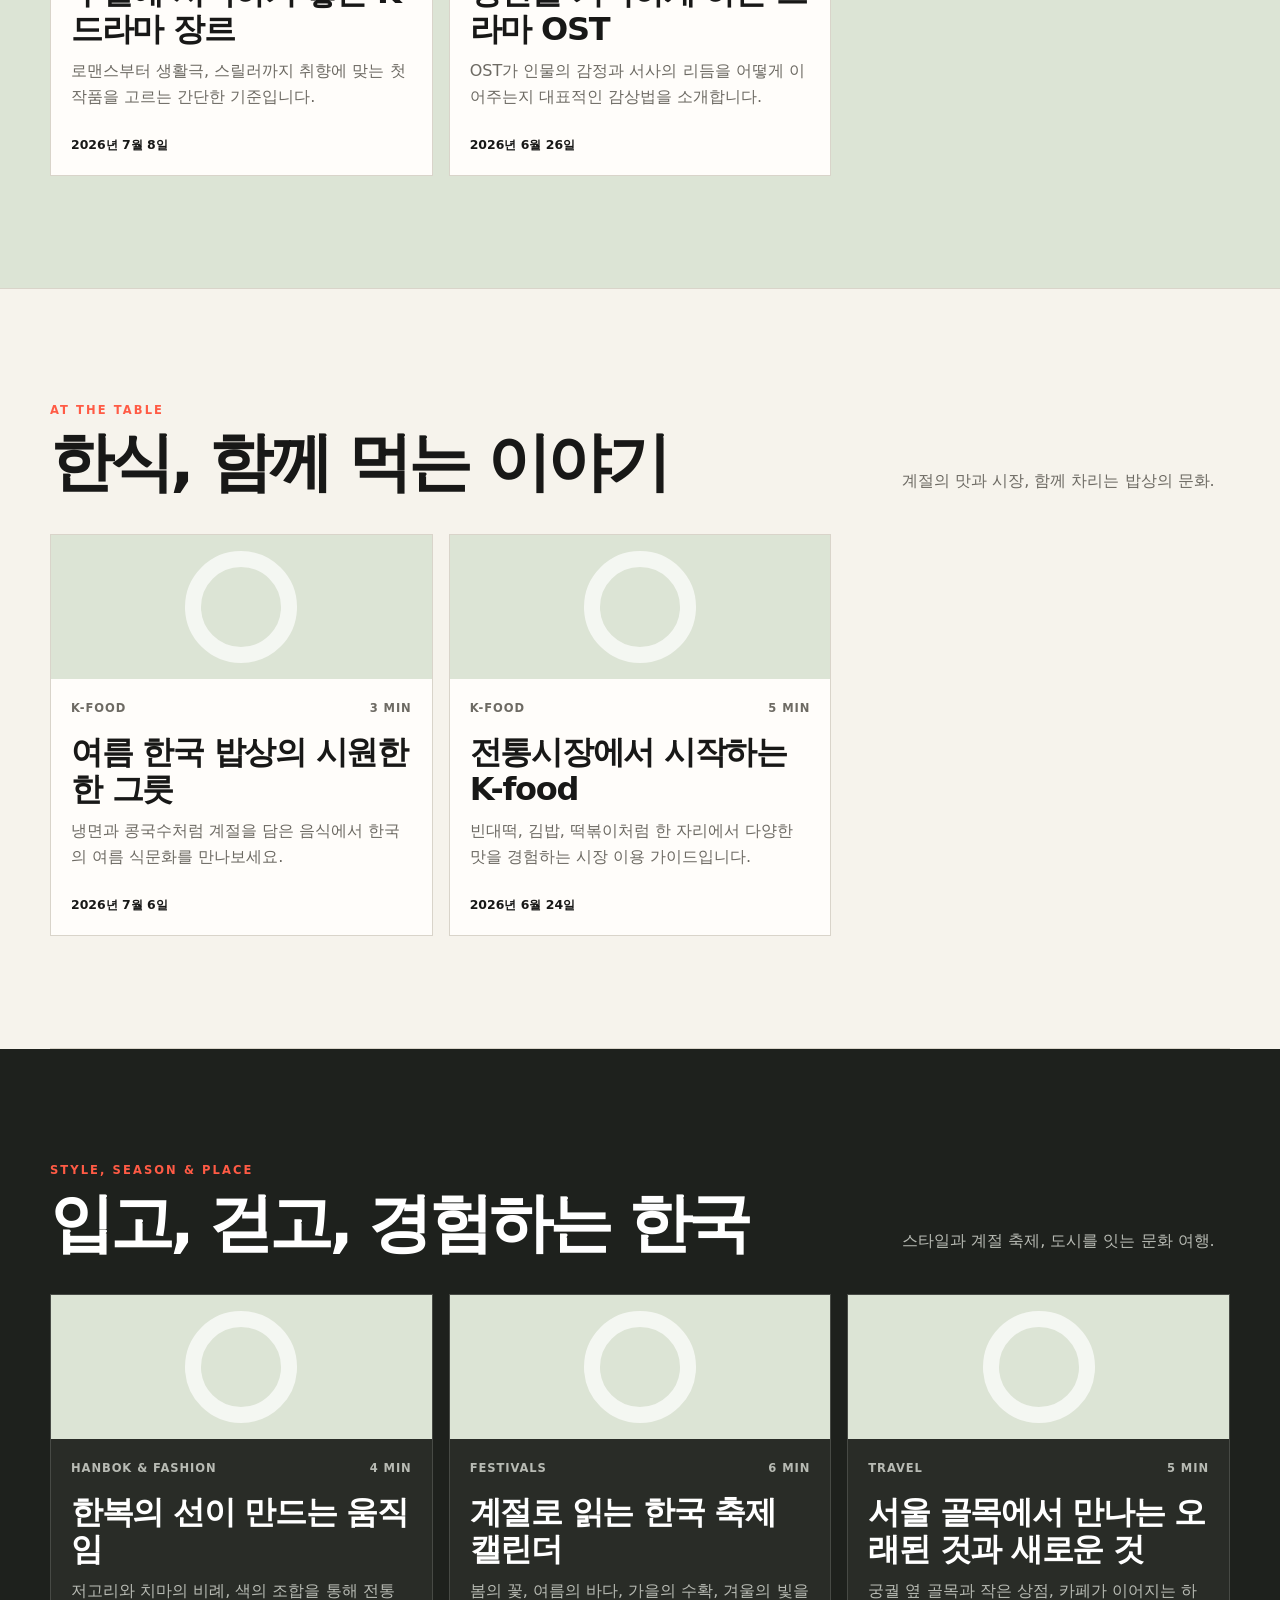
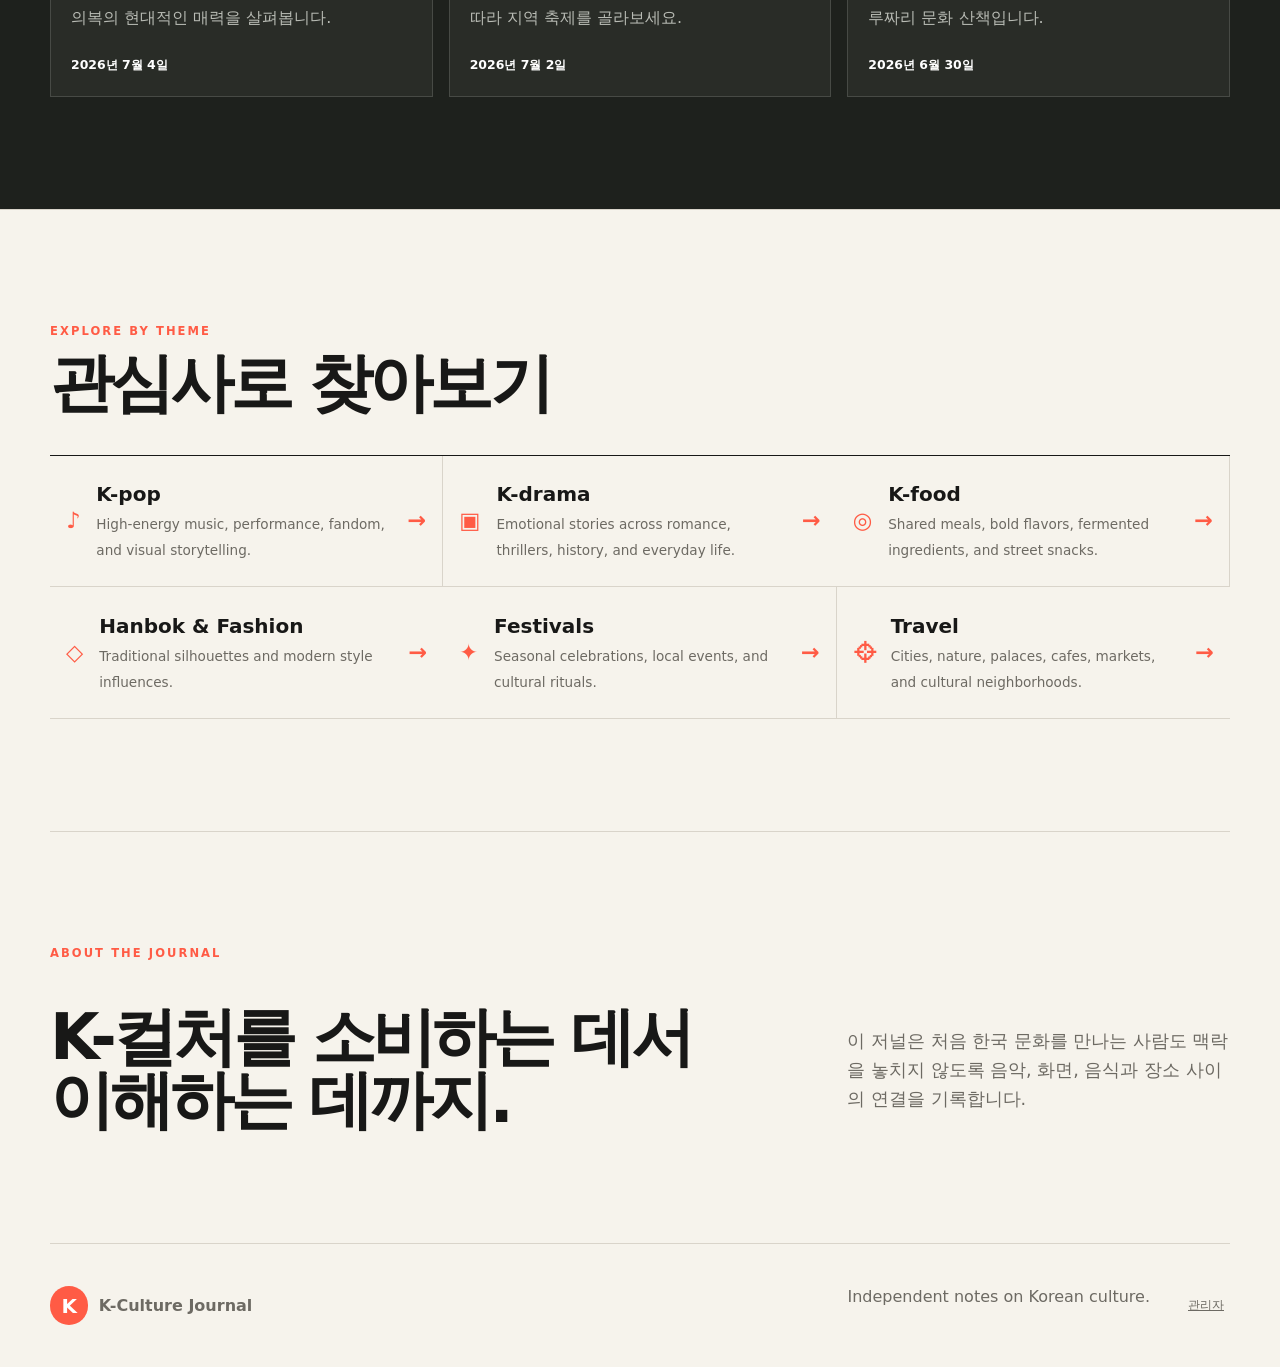
==== commit 992b880d: "feat: add themed editorial home and admin publishing" ====
--- a/index.html
+++ b/index.html
@@ -1,218 +1,99 @@
 <!DOCTYPE html>
-<html lang="en">
+<html lang="ko">
 <head>
   <meta charset="UTF-8">
   <meta name="viewport" content="width=device-width, initial-scale=1.0">
-  <meta name="description" content="Discover K-Culture through a modern editorial guide to music, dramas, food, fashion, festivals, and travel.">
-  <title>Discover K-Culture</title>
+  <meta name="description" content="음악, 드라마, 음식, 스타일, 축제와 여행으로 만나는 K-컬처 에디토리얼 가이드.">
+  <title>K-Culture Journal</title>
   <link rel="stylesheet" href="css/styles.css">
 </head>
 <body>
-  <header class="site-header" id="top">
-    <nav class="nav" aria-label="Main navigation">
-      <a class="brand" href="#top" aria-label="Discover K-Culture home">
-        <span class="brand-mark" aria-hidden="true">K</span>
-        <span>K-Culture</span>
-      </a>
+  <a class="skip-link" href="#main">본문으로 건너뛰기</a>
+  <header class="site-header" id="home">
+    <nav class="nav" aria-label="주요 메뉴">
+      <a class="brand" href="#home"><span class="brand-mark" aria-hidden="true">K</span><span>K-Culture<br><small>Journal</small></span></a>
       <ul class="nav-links">
-        <li><a href="#about">About</a></li>
-        <li><a href="#categories">Core</a></li>
-        <li><a href="#works">Works</a></li>
-        <li><a href="#community">Posts</a></li>
-        <li><a href="#contact">Contact</a></li>
+        <li><a href="#latest">최신</a></li><li><a href="#music">음악</a></li><li><a href="#screen">드라마</a></li><li><a href="#table">푸드</a></li><li><a href="#lifestyle">라이프</a></li>
       </ul>
-      <a class="nav-cta" href="#categories">Menu</a>
+      <a class="nav-cta" href="#themes">테마 전체</a>
     </nav>
-
     <section class="hero" aria-labelledby="hero-title">
       <div class="hero-copy-wrap">
-        <p class="eyebrow">Korean wave field guide</p>
-        <h1 id="hero-title">Discover<br>K-Culture</h1>
+        <p class="eyebrow">A field guide to the Korean wave</p>
+        <h1 id="hero-title">오늘의<br><em>K-Culture</em></h1>
       </div>
       <div class="hero-side">
-        <p>
-          A compact cultural studio for exploring Korean music, drama, food, fashion, festivals, and travel — organized like a modern agency showcase.
-        </p>
-        <a class="button button-primary" href="#categories">Explore Core</a>
+        <p>노래 한 곡, 장면 하나, 한 끼의 음식에서 시작하는 한국 문화 이야기. 익숙한 한류를 더 깊고 넓게 탐험합니다.</p>
+        <a class="text-link" href="#latest">최신 이야기 읽기 <span aria-hidden="true">→</span></a>
       </div>
+      <div class="hero-art" aria-hidden="true"><span>SEOUL</span><b>37°</b></div>
+    </section>
+  </header>
+
+  <main id="main">
+    <section class="editorial-section latest-section" id="latest" aria-labelledby="latest-title">
+      <header class="section-heading"><div><p class="section-kicker">New stories</p><h2 id="latest-title">새로 올라온 이야기</h2></div><p>지금 가장 먼저 읽어볼 K-컬처 가이드입니다.</p></header>
+      <div class="latest-grid" id="latest-grid" aria-live="polite"></div>
     </section>
 
-    <div class="proof-strip" aria-label="Site highlights">
-      <div>
-        <span class="proof-label">Since</span>
-        <strong>2026</strong>
-      </div>
-      <div>
-        <span class="proof-label">Categories</span>
-        <strong>6+</strong>
-      </div>
-      <div>
-        <span class="proof-label">Format</span>
-        <strong>One Page</strong>
-      </div>
-    </div>
-  </header>
-
-  <main>
-    <section class="section intro" id="about" aria-labelledby="intro-title">
-      <div>
-        <p class="section-kicker">About</p>
-        <h2 id="intro-title">We connect cultural signals into a simple starting point.</h2>
-      </div>
-      <p>
-        Inspired by a clean IT-agency layout, this MVP turns K-culture into a structured landing page: bold headline, core areas, project-like highlights, and practical keywords for deeper discovery.
-      </p>
+    <section class="editorial-section theme-section" id="music" data-categories="kpop" aria-labelledby="music-title">
+      <header class="section-heading"><div><p class="section-kicker">Music & performance</p><h2 id="music-title">K-pop, 무대 뒤의 문화</h2></div><p>음악과 퍼포먼스, 팬덤을 이해하는 새로운 관점.</p></header>
+      <div class="story-grid" data-story-grid></div>
     </section>
 
-    <section class="section categories" id="categories" aria-labelledby="categories-title">
-      <div class="section-heading split-heading">
-        <div>
-          <p class="section-kicker">Our core</p>
-          <h2 id="categories-title">We organize the essentials.</h2>
-        </div>
-        <p>Select a card to update the feature panel with keywords and representative examples.</p>
-      </div>
-
-      <div class="category-layout">
-        <div class="category-grid" id="category-grid" aria-label="K-culture category list"></div>
-
-        <article class="feature-panel" id="feature-panel" aria-live="polite" aria-labelledby="feature-title">
-          <p class="panel-label" id="feature-label">Featured category</p>
-          <h3 id="feature-title">Loading...</h3>
-          <p id="feature-description"></p>
-          <div class="panel-group">
-            <h4>Technique</h4>
-            <ul class="keyword-list" id="feature-keywords"></ul>
-          </div>
-          <div class="panel-group">
-            <h4>Representative examples</h4>
-            <ul class="example-list" id="feature-examples"></ul>
-          </div>
-        </article>
-      </div>
+    <section class="editorial-section theme-section tint-section" id="screen" data-categories="kdrama" aria-labelledby="screen-title">
+      <header class="section-heading"><div><p class="section-kicker">Screen stories</p><h2 id="screen-title">K-드라마로 읽는 한국</h2></div><p>인물과 공간, OST에 담긴 오늘의 한국을 만납니다.</p></header>
+      <div class="story-grid" data-story-grid></div>
     </section>
 
-    <section class="section works" id="works" aria-labelledby="works-title">
-      <div class="section-heading split-heading">
-        <div>
-          <p class="section-kicker">Our works</p>
-          <h2 id="works-title">Beginner-friendly discovery tracks.</h2>
-        </div>
-        <a class="button button-secondary" href="#contact">Plan a route</a>
-      </div>
-      <div class="work-list">
-        <article class="work-item">
-          <span>01</span>
-          <h3>First K-pop listening map</h3>
-          <p>Performance, fandom vocabulary, and comeback culture.</p>
-        </article>
-        <article class="work-item">
-          <span>02</span>
-          <h3>Weekend K-drama starter kit</h3>
-          <p>Genres, OSTs, webtoon adaptations, and viewing notes.</p>
-        </article>
-        <article class="work-item">
-          <span>03</span>
-          <h3>K-food table guide</h3>
-          <p>Shared meals, banchan, street snacks, and fermentation.</p>
-        </article>
-        <article class="work-item">
-          <span>04</span>
-          <h3>Seoul-to-Jeju travel brief</h3>
-          <p>Markets, palaces, cafes, coasts, and cultural districts.</p>
-        </article>
-      </div>
+    <section class="editorial-section theme-section" id="table" data-categories="kfood" aria-labelledby="table-title">
+      <header class="section-heading"><div><p class="section-kicker">At the table</p><h2 id="table-title">한식, 함께 먹는 이야기</h2></div><p>계절의 맛과 시장, 함께 차리는 밥상의 문화.</p></header>
+      <div class="story-grid" data-story-grid></div>
     </section>
 
-    <section class="section community" id="community" aria-labelledby="community-title">
-      <div class="section-heading split-heading">
-        <div>
-          <p class="section-kicker">Community</p>
-          <h2 id="community-title">Share your own K-culture note.</h2>
-        </div>
-        <p>Write a short post about a song, drama, food, place, or tradition you want others to explore. Posts are shared with every visitor.</p>
-      </div>
-
-      <div class="post-layout">
-        <noscript>
-          <p class="no-script-note">Post publishing uses local browser JavaScript. Enable JavaScript to write and save posts on this device.</p>
-        </noscript>
-        <form class="post-form" id="post-form" hidden novalidate>
-          <div class="form-field">
-            <label for="post-title">Title</label>
-            <input id="post-title" name="title" type="text" maxlength="80" placeholder="Weekend K-drama picks" aria-describedby="post-title-error" required>
-            <p class="form-error" id="post-title-error"></p>
-          </div>
-
-          <div class="form-field">
-            <label for="post-category">Category</label>
-            <select id="post-category" name="category" aria-describedby="post-category-error" required>
-              <option value="">Choose a category</option>
-            </select>
-            <p class="form-error" id="post-category-error"></p>
-          </div>
-
-          <div class="form-field">
-            <label for="post-content">Post</label>
-            <textarea id="post-content" name="content" rows="6" maxlength="420" placeholder="What should beginners know?" aria-describedby="post-content-error" required></textarea>
-            <p class="form-error" id="post-content-error"></p>
-          </div>
-
-          <button class="button button-primary" type="submit">Publish post</button>
-          <p class="form-status" id="post-status" role="status" aria-live="polite"></p>
-        </form>
-
-        <div class="post-board" id="post-board" hidden>
-          <div class="post-board-heading">
-            <h3>Recent posts</h3>
-            <span id="post-count">0 posts</span>
-          </div>
-          <div class="post-list" id="post-list"></div>
-        </div>
-      </div>
+    <section class="editorial-section theme-section dark-section" id="lifestyle" data-categories="hanbok,festivals,travel" aria-labelledby="lifestyle-title">
+      <header class="section-heading"><div><p class="section-kicker">Style, season & place</p><h2 id="lifestyle-title">입고, 걷고, 경험하는 한국</h2></div><p>스타일과 계절 축제, 도시를 잇는 문화 여행.</p></header>
+      <div class="story-grid" data-story-grid></div>
     </section>
 
-    <section class="section facts" id="facts" aria-labelledby="facts-title">
-      <div class="section-heading">
-        <p class="section-kicker">Signals</p>
-        <h2 id="facts-title">Culture facts</h2>
-      </div>
-      <div class="fact-grid">
-        <article class="fact-card">
-          <h3>Hallyu means Korean Wave</h3>
-          <p>The term describes the global spread of Korean pop culture, including music, dramas, film, beauty, and food.</p>
-        </article>
-        <article class="fact-card">
-          <h3>Food is a social experience</h3>
-          <p>Many Korean meals are shared at the table, with side dishes and conversation being part of the experience.</p>
-        </article>
-        <article class="fact-card">
-          <h3>Tradition and modernity mix</h3>
-          <p>Modern Korean culture often blends fast-moving trends with long-standing customs, design, and seasonal rituals.</p>
-        </article>
-      </div>
+    <section class="editorial-section directory" id="themes" aria-labelledby="themes-title">
+      <header class="section-heading"><div><p class="section-kicker">Explore by theme</p><h2 id="themes-title">관심사로 찾아보기</h2></div></header>
+      <div class="category-grid" id="category-grid"></div>
     </section>
 
-    <section class="section contact-band" id="contact" aria-labelledby="contact-title">
-      <p class="section-kicker">Always interested in hearing about new culture routes</p>
-      <h2 id="contact-title">Build your own K-culture discovery path.</h2>
-      <p>
-        Start with one category, collect the vocabulary, then branch into playlists, dramas, recipes, festivals, and travel plans.
-      </p>
-      <a class="button button-primary" href="#top">Back to top</a>
+    <section class="editorial-section manifesto" aria-labelledby="about-title">
+      <p class="section-kicker">About the journal</p>
+      <h2 id="about-title">K-컬처를 소비하는 데서<br>이해하는 데까지.</h2>
+      <p>이 저널은 처음 한국 문화를 만나는 사람도 맥락을 놓치지 않도록 음악, 화면, 음식과 장소 사이의 연결을 기록합니다.</p>
     </section>
   </main>
 
   <footer class="site-footer">
-    <a class="brand footer-brand" href="#top" aria-label="Discover K-Culture home">
-      <span class="brand-mark" aria-hidden="true">K</span>
-      <span>K-Culture</span>
-    </a>
-    <p>Made with HTML, CSS, and JavaScript.</p>
-    <p class="small">Content is introductory and should be reviewed with authoritative sources before publication.</p>
+    <a class="brand" href="#home"><span class="brand-mark" aria-hidden="true">K</span><span>K-Culture Journal</span></a>
+    <p>Independent notes on Korean culture.</p>
+    <button class="admin-entry" id="admin-open" type="button">관리자</button>
   </footer>
 
+  <dialog class="admin-dialog" id="admin-dialog" aria-labelledby="admin-title">
+    <div class="dialog-header"><div><p class="section-kicker">Private workspace</p><h2 id="admin-title">관리자 편집실</h2></div><button class="icon-button" id="admin-close" type="button" aria-label="닫기">×</button></div>
+    <form id="login-form" class="admin-form">
+      <p>승인된 관리자 계정으로 로그인하세요.</p>
+      <label>이메일<input name="email" type="email" autocomplete="username" required></label>
+      <label>비밀번호<input name="password" type="password" autocomplete="current-password" required></label>
+      <button class="button-primary" type="submit">로그인</button>
+    </form>
+    <form id="post-form" class="admin-form" hidden novalidate>
+      <div class="signed-in-row"><strong id="admin-email"></strong><button id="logout-button" type="button">로그아웃</button></div>
+      <label>제목<input name="title" type="text" maxlength="80" required><span class="form-error" id="post-title-error"></span></label>
+      <label>테마<select name="category" id="post-category" required><option value="">테마 선택</option></select><span class="form-error" id="post-category-error"></span></label>
+      <label>본문<textarea name="content" rows="6" maxlength="420" required></textarea><span class="form-error" id="post-content-error"></span></label>
+      <button class="button-primary" type="submit">이야기 발행</button>
+    </form>
+    <p class="form-status" id="post-status" role="status" aria-live="polite"></p>
+  </dialog>
+
   <script src="data/culture.js"></script>
+  <script src="data/editorial.js"></script>
   <script src="js/supabase-config.js"></script>
   <script src="js/posts.js"></script>
   <script src="js/main.js"></script>
--- a/css/styles.css
+++ b/css/styles.css
@@ -1,761 +1,5 @@
-:root {
-  --color-bg: #f5f1e8;
-  --color-surface: #fffdf7;
-  --color-ink: #111111;
-  --color-text: #1d1d1b;
-  --color-muted: #6c685f;
-  --color-line: #ded8ca;
-  --color-accent: #f4cf44;
-  --color-accent-strong: #e0b900;
-  --color-charcoal: #171717;
-  --shadow-soft: 0 24px 70px rgba(17, 17, 17, 0.10);
-  --shadow-card: 0 16px 44px rgba(17, 17, 17, 0.08);
-  --radius-xl: 34px;
-  --radius-lg: 24px;
-  --radius-sm: 999px;
-  --max-width: 1180px;
-}
-
-* {
-  box-sizing: border-box;
-}
-
-html {
-  scroll-behavior: smooth;
-}
-
-body {
-  margin: 0;
-  font-family: Inter, ui-sans-serif, system-ui, -apple-system, BlinkMacSystemFont, "Segoe UI", sans-serif;
-  color: var(--color-text);
-  background:
-    radial-gradient(circle at 82% 8%, rgba(244, 207, 68, 0.38), transparent 19rem),
-    linear-gradient(180deg, #fffdf7 0%, var(--color-bg) 42%, #ebe4d6 100%);
-  line-height: 1.6;
-}
-
-a {
-  color: inherit;
-  text-decoration: none;
-}
-
-button,
-a {
-  -webkit-tap-highlight-color: transparent;
-}
-
-button:focus-visible,
-a:focus-visible {
-  outline: 3px solid var(--color-accent);
-  outline-offset: 4px;
-}
-
-.site-header {
-  min-height: 100vh;
-  padding: 1.1rem;
-  color: var(--color-ink);
-}
-
-.nav,
-.hero,
-.proof-strip,
-.section,
-.site-footer {
-  width: min(100%, var(--max-width));
-  margin-inline: auto;
-}
-
-.nav {
-  position: sticky;
-  top: 1rem;
-  z-index: 5;
-  display: grid;
-  grid-template-columns: auto 1fr auto;
-  align-items: center;
-  gap: 1.5rem;
-  padding: 0.8rem 1rem;
-  border: 1px solid rgba(17, 17, 17, 0.08);
-  border-radius: var(--radius-sm);
-  background: rgba(255, 253, 247, 0.76);
-  box-shadow: 0 12px 36px rgba(17, 17, 17, 0.07);
-  backdrop-filter: blur(18px);
-}
-
-.brand {
-  display: inline-flex;
-  align-items: center;
-  gap: 0.65rem;
-  font-weight: 900;
-  letter-spacing: -0.03em;
-}
-
-.brand-mark {
-  display: grid;
-  width: 2.25rem;
-  height: 2.25rem;
-  place-items: center;
-  border-radius: 50%;
-  color: var(--color-ink);
-  background: var(--color-accent);
-  font-weight: 950;
-}
-
-.nav-links {
-  display: flex;
-  justify-content: center;
-  gap: clamp(0.75rem, 3vw, 2rem);
-  padding: 0;
-  margin: 0;
-  color: var(--color-muted);
-  font-size: 0.82rem;
-  font-weight: 800;
-  letter-spacing: 0.12em;
-  list-style: none;
-  text-transform: uppercase;
-}
-
-.nav-links a:hover,
-.nav-cta:hover {
-  color: var(--color-ink);
-}
-
-.nav-cta {
-  color: var(--color-muted);
-  font-size: 0.82rem;
-  font-weight: 900;
-  letter-spacing: 0.14em;
-  text-transform: uppercase;
-}
-
-.hero {
-  display: grid;
-  grid-template-columns: minmax(0, 1fr);
-  gap: 2rem;
-  min-height: 70vh;
-  align-content: end;
-  padding: clamp(5rem, 12vw, 9rem) 0 clamp(2rem, 5vw, 4rem);
-}
-
-.hero-copy-wrap {
-  position: relative;
-}
-
-.hero-copy-wrap::after {
-  position: absolute;
-  right: 4%;
-  bottom: 5%;
-  width: clamp(7rem, 18vw, 13rem);
-  height: clamp(7rem, 18vw, 13rem);
-  border: 1.35rem solid var(--color-accent);
-  border-radius: 50%;
-  content: "";
-  opacity: 0.95;
-  z-index: -1;
-}
-
-.eyebrow,
-.section-kicker,
-.panel-label,
-.proof-label {
-  margin: 0 0 0.75rem;
-  color: var(--color-muted);
-  font-size: 0.76rem;
-  font-weight: 900;
-  letter-spacing: 0.18em;
-  text-transform: uppercase;
-}
-
-h1,
-h2,
-h3,
-h4,
-p {
-  margin-top: 0;
-}
-
-h1 {
-  max-width: 10ch;
-  margin-bottom: 0;
-  font-size: clamp(4.25rem, 16vw, 11.5rem);
-  font-weight: 950;
-  line-height: 0.78;
-  letter-spacing: -0.105em;
-  text-transform: uppercase;
-}
-
-h2 {
-  margin-bottom: 0.75rem;
-  font-size: clamp(2.25rem, 6vw, 5rem);
-  font-weight: 930;
-  line-height: 0.95;
-  letter-spacing: -0.07em;
-}
-
-h3 {
-  margin-bottom: 0.75rem;
-  font-size: 1.45rem;
-  line-height: 1.1;
-  letter-spacing: -0.03em;
-}
-
-.hero-side {
-  display: grid;
-  gap: 1.3rem;
-  max-width: 35rem;
-  color: var(--color-muted);
-  font-size: clamp(1.05rem, 2vw, 1.28rem);
-}
-
-.button {
-  display: inline-flex;
-  align-items: center;
-  justify-content: center;
-  width: fit-content;
-  min-height: 3.1rem;
-  padding: 0.85rem 1.15rem;
-  border: 1px solid transparent;
-  border-radius: var(--radius-sm);
-  font-size: 0.82rem;
-  font-weight: 950;
-  letter-spacing: 0.12em;
-  text-transform: uppercase;
-}
-
-.button-primary {
-  color: var(--color-ink);
-  background: var(--color-accent);
-  box-shadow: 0 15px 35px rgba(224, 185, 0, 0.28);
-}
-
-.button-secondary {
-  border-color: var(--color-line);
-  color: var(--color-ink);
-  background: rgba(255, 253, 247, 0.68);
-}
-
-.proof-strip {
-  display: grid;
-  grid-template-columns: repeat(3, 1fr);
-  overflow: hidden;
-  border: 1px solid var(--color-line);
-  border-radius: var(--radius-lg);
-  background: rgba(255, 253, 247, 0.72);
-  box-shadow: var(--shadow-soft);
-}
-
-.proof-strip div {
-  display: grid;
-  gap: 0.25rem;
-  padding: clamp(1rem, 3vw, 1.6rem);
-}
-
-.proof-strip div + div {
-  border-left: 1px solid var(--color-line);
-}
-
-.proof-strip strong {
-  font-size: clamp(1.6rem, 4vw, 3rem);
-  line-height: 1;
-  letter-spacing: -0.06em;
-}
-
-.section {
-  padding: clamp(4rem, 9vw, 7rem) 1.1rem;
-}
-
-.intro {
-  display: grid;
-  gap: 1.5rem;
-  border-top: 1px solid var(--color-line);
-}
-
-.intro p:last-child,
-.section-heading p,
-.fact-card p,
-.work-item p,
-.contact-band p,
-.site-footer {
-  color: var(--color-muted);
-}
-
-.section-heading {
-  max-width: 52rem;
-  margin-bottom: 2.2rem;
-}
-
-.split-heading {
-  display: grid;
-  gap: 1.5rem;
-  max-width: none;
-}
-
-.category-layout {
-  display: grid;
-  gap: 1.25rem;
-}
-
-.category-grid {
-  display: grid;
-  grid-template-columns: repeat(auto-fit, minmax(15rem, 1fr));
-  gap: 1rem;
-}
-
-.category-card {
-  display: grid;
-  gap: 1rem;
-  min-height: 18rem;
-  padding: 1.15rem;
-  border: 1px solid var(--color-line);
-  border-radius: var(--radius-lg);
-  color: var(--color-text);
-  background: rgba(255, 253, 247, 0.7);
-  cursor: pointer;
-  text-align: left;
-  transition: transform 180ms ease, border-color 180ms ease, box-shadow 180ms ease, background 180ms ease;
-}
-
-.category-card:hover,
-.category-card.is-active {
-  transform: translateY(-5px);
-  border-color: rgba(17, 17, 17, 0.3);
-  background: var(--color-surface);
-  box-shadow: var(--shadow-card);
-}
-
-.category-meta {
-  display: flex;
-  align-items: center;
-  justify-content: space-between;
-}
-
-.category-icon {
-  display: grid;
-  width: 3.2rem;
-  height: 3.2rem;
-  place-items: center;
-  border-radius: 50%;
-  color: var(--color-ink);
-  background: var(--color-accent);
-  font-size: 1.3rem;
-  font-weight: 950;
-}
-
-.category-number,
-.category-technique {
-  color: var(--color-muted);
-  font-size: 0.76rem;
-  font-weight: 900;
-  letter-spacing: 0.14em;
-  text-transform: uppercase;
-}
-
-.category-title {
-  align-self: end;
-  font-size: clamp(1.35rem, 3vw, 2rem);
-  font-weight: 930;
-  letter-spacing: -0.05em;
-  line-height: 1;
-}
-
-.category-summary {
-  color: var(--color-muted);
-  font-size: 0.96rem;
-}
-
-.category-technique {
-  align-self: end;
-  padding-top: 0.8rem;
-  border-top: 1px solid var(--color-line);
-  line-height: 1.5;
-}
-
-.feature-panel {
-  position: sticky;
-  top: 6.5rem;
-  align-self: start;
-  padding: clamp(1.4rem, 3vw, 2rem);
-  border-radius: var(--radius-xl);
-  color: #fff;
-  background:
-    radial-gradient(circle at top right, rgba(244, 207, 68, 0.34), transparent 15rem),
-    var(--color-charcoal);
-  box-shadow: var(--shadow-soft);
-}
-
-.feature-panel .panel-label,
-.feature-panel h4 {
-  color: var(--color-accent);
-}
-
-.feature-panel h3 {
-  font-size: clamp(2rem, 4vw, 3.25rem);
-}
-
-.feature-panel p {
-  color: rgba(255, 255, 255, 0.76);
-}
-
-.panel-group {
-  margin-top: 1.35rem;
-}
-
-.panel-group h4 {
-  margin-bottom: 0.5rem;
-  font-size: 0.78rem;
-  letter-spacing: 0.14em;
-  text-transform: uppercase;
-}
-
-.keyword-list,
-.example-list {
-  display: flex;
-  flex-wrap: wrap;
-  gap: 0.55rem;
-  padding: 0;
-  margin: 0;
-  list-style: none;
-}
-
-.keyword-list li,
-.example-list li {
-  padding: 0.46rem 0.72rem;
-  border: 1px solid rgba(255, 255, 255, 0.16);
-  border-radius: var(--radius-sm);
-  color: rgba(255, 255, 255, 0.88);
-  background: rgba(255, 255, 255, 0.08);
-  font-size: 0.88rem;
-}
-
-.works {
-  color: #fff;
-  background: var(--color-charcoal);
-  box-shadow: 0 0 0 100vmax var(--color-charcoal);
-  clip-path: inset(0 -100vmax);
-}
-
-.works .section-kicker,
-.works .section-heading p,
-.works .work-item p {
-  color: rgba(255, 255, 255, 0.62);
-}
-
-.works .button-secondary {
-  border-color: rgba(255, 255, 255, 0.2);
-  color: #fff;
-  background: rgba(255, 255, 255, 0.08);
-}
-
-.work-list {
-  display: grid;
-  border-top: 1px solid rgba(255, 255, 255, 0.14);
-}
-
-.work-item {
-  display: grid;
-  grid-template-columns: 3rem minmax(0, 1fr);
-  gap: 1rem;
-  padding: 1.35rem 0;
-  border-bottom: 1px solid rgba(255, 255, 255, 0.14);
-}
-
-.work-item span {
-  color: var(--color-accent);
-  font-size: 0.8rem;
-  font-weight: 950;
-  letter-spacing: 0.16em;
-}
-
-.work-item h3 {
-  margin-bottom: 0.25rem;
-  font-size: clamp(1.35rem, 3vw, 2.3rem);
-}
-
-.fact-grid {
-  display: grid;
-  grid-template-columns: repeat(auto-fit, minmax(16rem, 1fr));
-  gap: 1rem;
-}
-
-.fact-card {
-  min-height: 15rem;
-  padding: 1.35rem;
-  border: 1px solid var(--color-line);
-  border-radius: var(--radius-lg);
-  background: rgba(255, 253, 247, 0.72);
-}
-
-.contact-band {
-  display: grid;
-  justify-items: start;
-  gap: 1rem;
-  margin-bottom: 2rem;
-  border: 1px solid var(--color-line);
-  border-radius: var(--radius-xl);
-  background:
-    radial-gradient(circle at 85% 18%, rgba(244, 207, 68, 0.56), transparent 13rem),
-    var(--color-surface);
-  box-shadow: var(--shadow-soft);
-}
-
-.contact-band h2 {
-  max-width: 12ch;
-}
-
-.contact-band p:not(.section-kicker) {
-  max-width: 42rem;
-  font-size: 1.1rem;
-}
-
-.site-footer {
-  display: grid;
-  gap: 0.7rem;
-  padding: 2.5rem 1.1rem 3rem;
-  text-align: left;
-}
-
-.footer-brand {
-  width: fit-content;
-  color: var(--color-ink);
-}
-
-.site-footer .small {
-  font-size: 0.9rem;
-}
-
-@media (min-width: 760px) {
-  .site-header {
-    padding-inline: 2rem;
-  }
-
-  .hero {
-    grid-template-columns: minmax(0, 1.15fr) minmax(20rem, 0.85fr);
-    align-items: end;
-  }
-
-  .intro {
-    grid-template-columns: 1fr 0.8fr;
-    align-items: start;
-  }
-
-  .split-heading {
-    grid-template-columns: minmax(0, 1fr) minmax(16rem, 0.45fr);
-    align-items: end;
-  }
-
-  .category-layout {
-    grid-template-columns: minmax(0, 1.1fr) minmax(22rem, 0.9fr);
-  }
-
-  .work-item {
-    grid-template-columns: 4rem minmax(0, 0.9fr) minmax(16rem, 0.45fr);
-    align-items: center;
-  }
-
-  .work-item p {
-    margin-bottom: 0;
-  }
-}
-
-@media (max-width: 720px) {
-  .nav {
-    grid-template-columns: 1fr auto;
-    border-radius: 24px;
-  }
-
-  .nav-links {
-    grid-column: 1 / -1;
-    justify-content: flex-start;
-    order: 3;
-    overflow-x: auto;
-    padding-bottom: 0.1rem;
-  }
-
-  .proof-strip {
-    grid-template-columns: 1fr;
-  }
-
-  .proof-strip div + div {
-    border-top: 1px solid var(--color-line);
-    border-left: 0;
-  }
-
-  .feature-panel {
-    position: static;
-  }
-}
-
-@media (max-width: 520px) {
-  .site-header {
-    min-height: auto;
-  }
-
-  .hero {
-    min-height: 32rem;
-  }
-
-  h1 {
-    font-size: clamp(3.7rem, 22vw, 6rem);
-  }
-
-  .category-card {
-    min-height: 14.5rem;
-  }
-}
-
-.community {
-  display: grid;
-  gap: 1rem;
-}
-
-.post-layout {
-  display: grid;
-  gap: 1.25rem;
-}
-
-.post-form,
-.post-board,
-.no-script-note {
-  border: 1px solid var(--color-line);
-  border-radius: var(--radius-xl);
-  background: rgba(255, 253, 247, 0.78);
-  box-shadow: var(--shadow-card);
-}
-
-.no-script-note {
-  margin-bottom: 1rem;
-  padding: 1rem;
-  color: var(--color-muted);
-  font-weight: 800;
-}
-
-.post-form {
-  display: grid;
-  gap: 1rem;
-  padding: clamp(1.2rem, 3vw, 1.7rem);
-}
-
-.form-field {
-  display: grid;
-  gap: 0.45rem;
-}
-
-.form-field label {
-  font-size: 0.78rem;
-  font-weight: 950;
-  letter-spacing: 0.14em;
-  text-transform: uppercase;
-}
-
-.form-field input,
-.form-field select,
-.form-field textarea {
-  width: 100%;
-  border: 1px solid var(--color-line);
-  border-radius: 18px;
-  padding: 0.9rem 1rem;
-  color: var(--color-text);
-  background: var(--color-surface);
-  font: inherit;
-}
-
-.form-field textarea {
-  resize: vertical;
-}
-
-.form-field input:focus,
-.form-field select:focus,
-.form-field textarea:focus {
-  outline: 3px solid rgba(244, 207, 68, 0.55);
-  border-color: var(--color-accent-strong);
-}
-
-.form-error,
-.form-status {
-  min-height: 1.2rem;
-  margin: 0;
-  font-size: 0.9rem;
-}
-
-.form-error {
-  color: #a63616;
-}
-
-.form-status {
-  color: var(--color-muted);
-  font-weight: 800;
-}
-
-.post-board {
-  overflow: hidden;
-}
-
-.post-board-heading {
-  display: flex;
-  align-items: center;
-  justify-content: space-between;
-  gap: 1rem;
-  padding: 1.2rem 1.35rem;
-  border-bottom: 1px solid var(--color-line);
-}
-
-.post-board-heading h3 {
-  margin-bottom: 0;
-}
-
-.post-board-heading span,
-.post-card time {
-  color: var(--color-muted);
-  font-size: 0.8rem;
-  font-weight: 900;
-  letter-spacing: 0.12em;
-  text-transform: uppercase;
-}
-
-.post-list {
-  display: grid;
-}
-
-.post-card {
-  display: grid;
-  gap: 0.65rem;
-  padding: 1.2rem 1.35rem;
-}
-
-.post-card + .post-card {
-  border-top: 1px solid var(--color-line);
-}
-
-.post-card h4 {
-  margin-bottom: 0;
-  font-size: 1.25rem;
-  letter-spacing: -0.03em;
-}
-
-.post-card p {
-  margin-bottom: 0;
-  color: var(--color-muted);
-}
-
-.post-category-pill {
-  width: fit-content;
-  padding: 0.34rem 0.62rem;
-  border-radius: var(--radius-sm);
-  color: var(--color-ink);
-  background: var(--color-accent);
-  font-size: 0.72rem;
-  font-weight: 950;
-  letter-spacing: 0.12em;
-  text-transform: uppercase;
-}
-
-.empty-posts {
-  padding: 1.2rem 1.35rem;
-  color: var(--color-muted);
-}
-
-@media (min-width: 760px) {
-  .post-layout {
-    grid-template-columns: minmax(18rem, 0.8fr) minmax(0, 1.2fr);
-    align-items: start;
-  }
-}
+:root{--paper:#f6f3ec;--surface:#fffdfa;--ink:#181817;--muted:#6d6a63;--line:#d9d4ca;--accent:#ff5b45;--accent-soft:#ffd8d1;--sage:#dce4d5;--dark:#1e211d;--max:1180px;--shadow:0 18px 50px rgba(31,27,20,.08)}
+*{box-sizing:border-box}html{scroll-behavior:smooth}body{margin:0;background:var(--paper);color:var(--ink);font-family:Inter,"Noto Sans KR",ui-sans-serif,system-ui,sans-serif;line-height:1.65}a{color:inherit;text-decoration:none}button,input,select,textarea{font:inherit}button{cursor:pointer}.skip-link{position:fixed;left:1rem;top:-5rem;z-index:20;background:var(--ink);color:#fff;padding:.7rem 1rem}.skip-link:focus{top:1rem}:focus-visible{outline:3px solid var(--accent);outline-offset:3px}.site-header,.editorial-section,.site-footer{width:min(calc(100% - 2rem),var(--max));margin-inline:auto}.site-header{padding-top:1rem}.nav{position:sticky;top:1rem;z-index:10;display:grid;grid-template-columns:auto 1fr auto;align-items:center;gap:2rem;padding:.75rem 1rem;border:1px solid rgba(24,24,23,.1);background:rgba(246,243,236,.9);backdrop-filter:blur(15px)}.brand{display:flex;align-items:center;gap:.65rem;font-weight:900;line-height:1}.brand small{font-size:.65rem;letter-spacing:.15em;text-transform:uppercase}.brand-mark{display:grid;place-items:center;width:2.4rem;height:2.4rem;background:var(--accent);color:#fff;border-radius:50%;font-size:1.25rem}.nav-links{display:flex;justify-content:center;gap:clamp(.8rem,3vw,2.4rem);padding:0;margin:0;list-style:none;font-size:.82rem;font-weight:800}.nav-cta,.text-link{font-size:.82rem;font-weight:900;text-decoration:underline;text-underline-offset:.3rem}.hero{position:relative;display:grid;grid-template-columns:1.1fr .55fr;gap:3rem;align-items:end;min-height:620px;padding:7rem 0 4rem;border-bottom:1px solid var(--ink);overflow:hidden}.eyebrow,.section-kicker{margin:0 0 .7rem;color:var(--accent);font-size:.72rem;font-weight:900;letter-spacing:.18em;text-transform:uppercase}.hero h1,h2,h3,p{margin-top:0}.hero h1{max-width:9ch;margin:0;font-size:clamp(4rem,10vw,8.5rem);font-weight:950;line-height:.87;letter-spacing:-.085em}.hero h1 em{color:var(--accent);font-style:normal}.hero-side{position:relative;z-index:2;padding-bottom:1rem;font-size:1.12rem}.hero-art{position:absolute;right:6%;top:18%;display:grid;width:clamp(12rem,27vw,21rem);aspect-ratio:1;place-items:center;border:1px solid var(--ink);border-radius:50%;background:var(--sage);transform:rotate(-9deg);font-size:.72rem;letter-spacing:.25em}.hero-art:after{position:absolute;width:55%;height:55%;border:1px solid var(--ink);border-radius:50%;content:""}.hero-art b{position:absolute;font-size:clamp(3rem,7vw,6rem);letter-spacing:-.08em}.editorial-section{padding:clamp(4rem,9vw,7rem) 0;border-bottom:1px solid var(--line)}.section-heading{display:grid;grid-template-columns:1fr minmax(15rem,.4fr);gap:2rem;align-items:end;margin-bottom:2.5rem}.section-heading h2,.manifesto h2{margin:0;font-size:clamp(2.35rem,5vw,4.8rem);line-height:.98;letter-spacing:-.06em}.section-heading>p{margin:0;color:var(--muted)}.latest-grid{display:grid;grid-template-columns:1.35fr repeat(2,.65fr);gap:1rem}.story-grid{display:grid;grid-template-columns:repeat(3,1fr);gap:1rem}.story-card{display:flex;flex-direction:column;min-height:21rem;padding:1.25rem;border:1px solid var(--line);background:var(--surface);transition:transform .18s,box-shadow .18s}.story-card:hover{transform:translateY(-4px);box-shadow:var(--shadow)}.latest-grid .story-card:first-child{grid-row:span 2;min-height:35rem;background:var(--accent-soft)}.story-art{display:grid;place-items:center;min-height:9rem;margin:-1.25rem -1.25rem 1.25rem;background:var(--sage);font-size:3.5rem;font-weight:950;letter-spacing:-.08em;overflow:hidden}.story-art:after{content:"";width:5rem;height:5rem;border:1rem solid rgba(255,255,255,.7);border-radius:50%}.story-meta{display:flex;justify-content:space-between;gap:1rem;color:var(--muted);font-size:.72rem;font-weight:800;letter-spacing:.08em;text-transform:uppercase}.story-card h3{margin:1rem 0 .65rem;font-size:clamp(1.35rem,2.5vw,2rem);line-height:1.15;letter-spacing:-.04em}.story-card p{margin-bottom:auto;color:var(--muted)}.story-card time{margin-top:1.5rem;font-size:.78rem;font-weight:800}.tint-section{width:100%;max-width:none;padding-inline:max(1rem,calc((100% - var(--max))/2));background:var(--sage)}.dark-section{width:100%;max-width:none;padding-inline:max(1rem,calc((100% - var(--max))/2));background:var(--dark);color:#fff}.dark-section .section-heading>p,.dark-section .story-card p,.dark-section .story-meta{color:#b8bbb4}.dark-section .story-card{border-color:#474a45;background:#292c27}.category-grid{display:grid;grid-template-columns:repeat(3,1fr);border-top:1px solid var(--ink)}.category-card{display:grid;grid-template-columns:auto 1fr auto;gap:1rem;align-items:center;padding:1.4rem 1rem;border:0;border-bottom:1px solid var(--line);background:transparent;text-align:left}.category-card:nth-child(odd){border-right:1px solid var(--line)}.category-card strong{font-size:1.25rem}.category-card span{color:var(--muted);font-size:.85rem}.category-card b{color:var(--accent);font-size:1.4rem}.manifesto{display:grid;grid-template-columns:1fr .5fr;gap:2rem;align-items:end}.manifesto .section-kicker{grid-column:1/-1}.manifesto p:last-child{color:var(--muted);font-size:1.1rem}.site-footer{display:grid;grid-template-columns:1fr auto auto;gap:2rem;align-items:center;padding:2.5rem 0;color:var(--muted)}.admin-entry{border:0;background:none;color:var(--muted);font-size:.75rem;text-decoration:underline}.admin-dialog{width:min(calc(100% - 2rem),680px);max-height:90vh;padding:0;border:0;background:var(--surface);box-shadow:0 30px 100px rgba(0,0,0,.3)}.admin-dialog::backdrop{background:rgba(14,14,13,.72)}.dialog-header{display:flex;justify-content:space-between;align-items:start;padding:1.5rem;border-bottom:1px solid var(--line)}.dialog-header h2{margin:0;font-size:2rem}.icon-button{border:0;background:none;font-size:2rem;line-height:1}.admin-form{display:grid;gap:1rem;padding:1.5rem}.admin-form label{display:grid;gap:.35rem;font-size:.78rem;font-weight:900}.admin-form input,.admin-form select,.admin-form textarea{width:100%;padding:.8rem;border:1px solid var(--line);background:#fff}.button-primary{justify-self:start;padding:.8rem 1.1rem;border:0;background:var(--accent);color:#fff;font-weight:900}.form-status{min-height:1.5rem;margin:0;padding:0 1.5rem 1.5rem;color:var(--muted)}.form-error{color:#a83225;font-weight:500}.signed-in-row{display:flex;justify-content:space-between;gap:1rem}.empty-stories{grid-column:1/-1;color:var(--muted)}
+@media(max-width:800px){.nav{grid-template-columns:1fr auto}.nav-links{grid-column:1/-1;grid-row:2;justify-content:flex-start;overflow:auto}.hero{grid-template-columns:1fr;min-height:570px}.hero-side{max-width:30rem}.hero-art{opacity:.42}.latest-grid,.story-grid{grid-template-columns:1fr 1fr}.latest-grid .story-card:first-child{grid-column:1/-1;grid-row:auto;min-height:28rem}.section-heading,.manifesto{grid-template-columns:1fr}.category-grid{grid-template-columns:1fr}.category-card:nth-child(odd){border-right:0}.site-footer{grid-template-columns:1fr auto}.site-footer>p{grid-column:1/-1;grid-row:2}}
+@media(max-width:520px){.nav-cta{display:none}.hero{padding-top:5rem}.hero h1{font-size:clamp(3.5rem,20vw,5.5rem)}.latest-grid,.story-grid{grid-template-columns:1fr}.story-card{min-height:18rem}.latest-grid .story-card:first-child{min-height:23rem}.site-footer{padding-inline:.3rem}}
+@media(prefers-reduced-motion:reduce){html{scroll-behavior:auto}*{transition:none!important}}
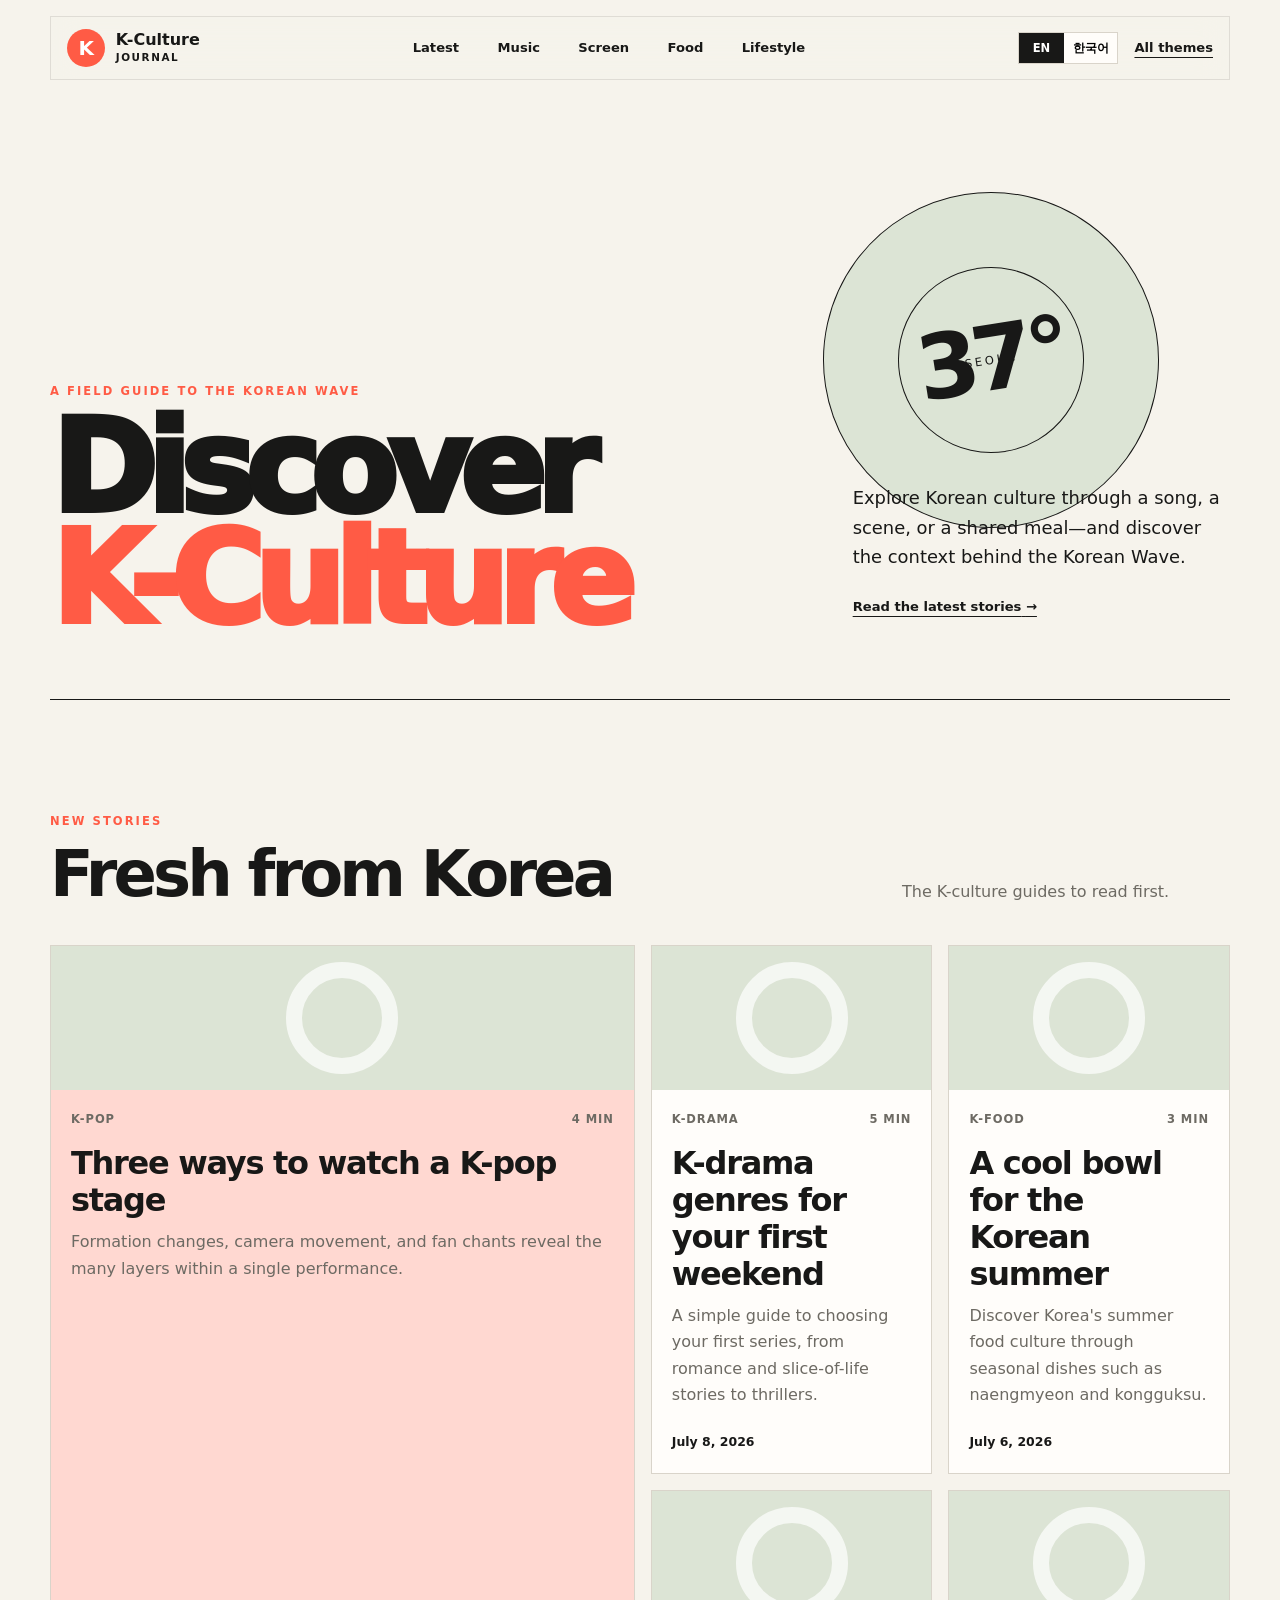
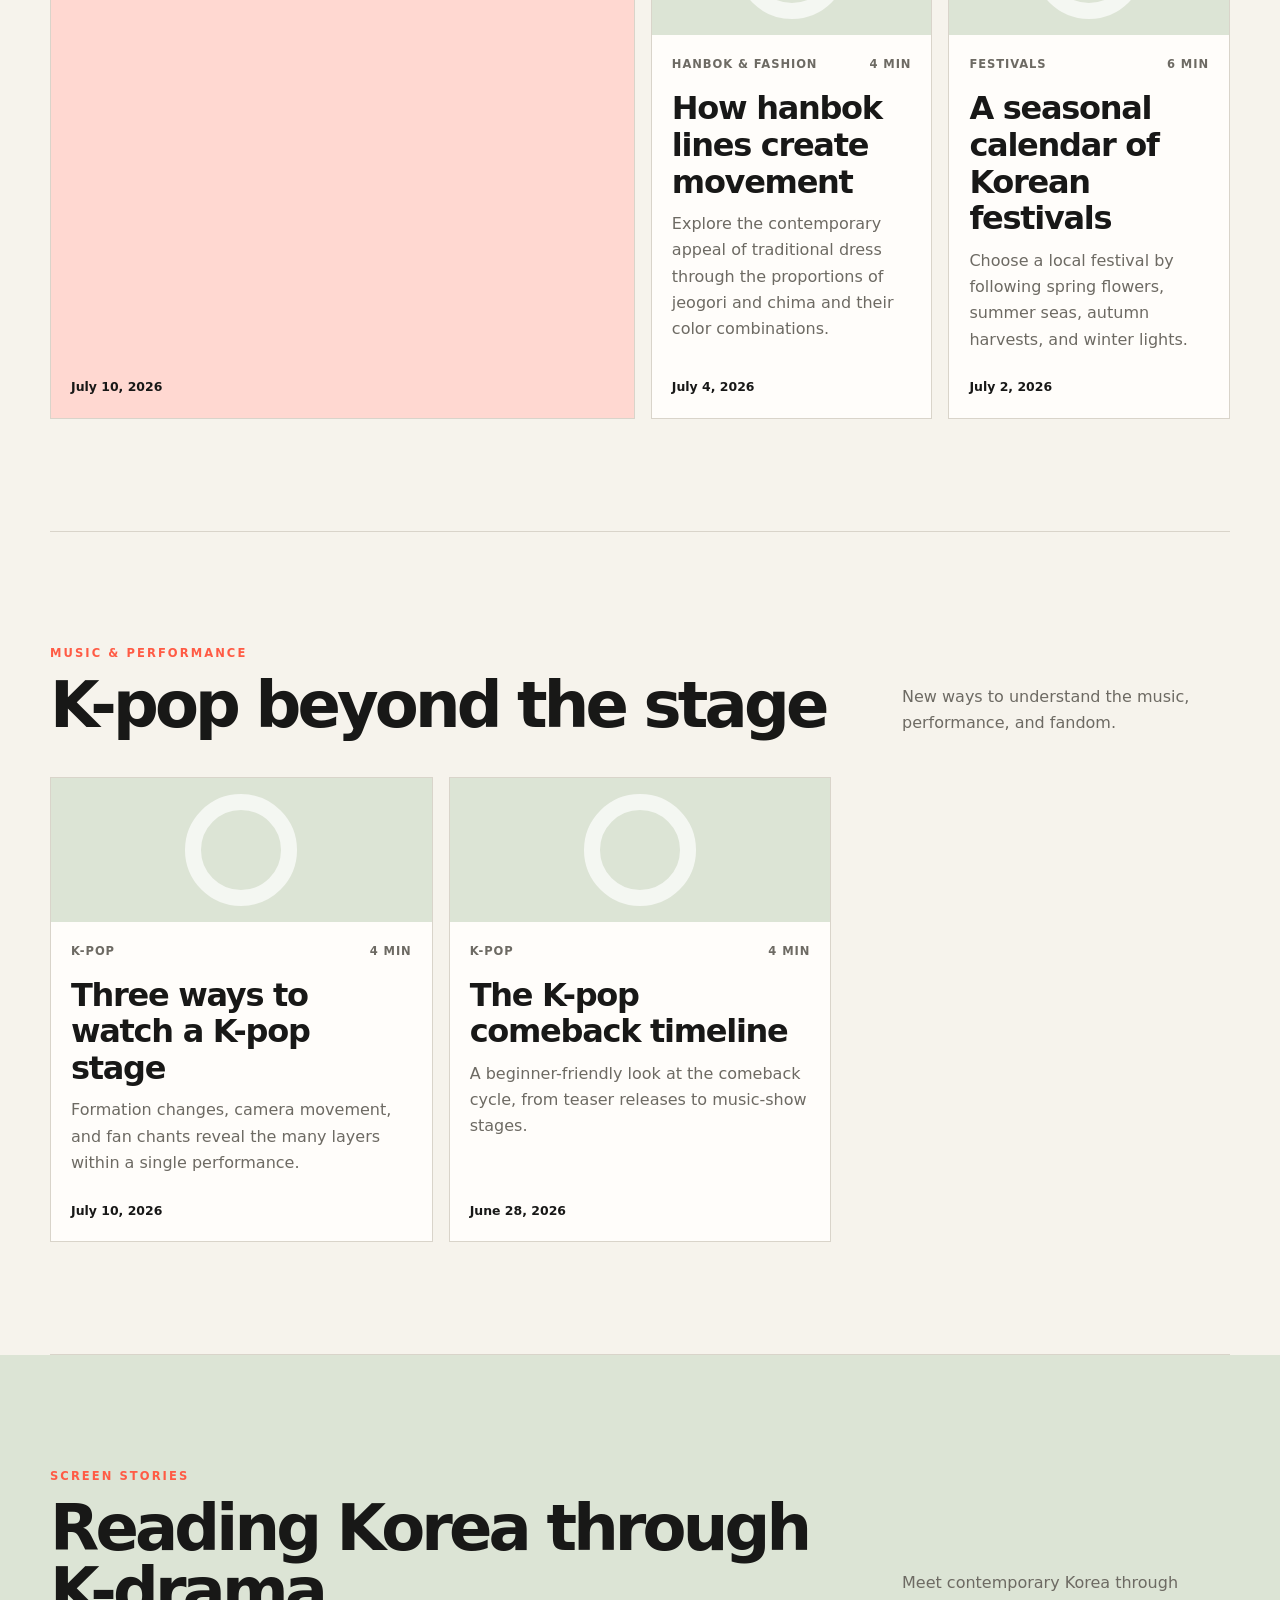
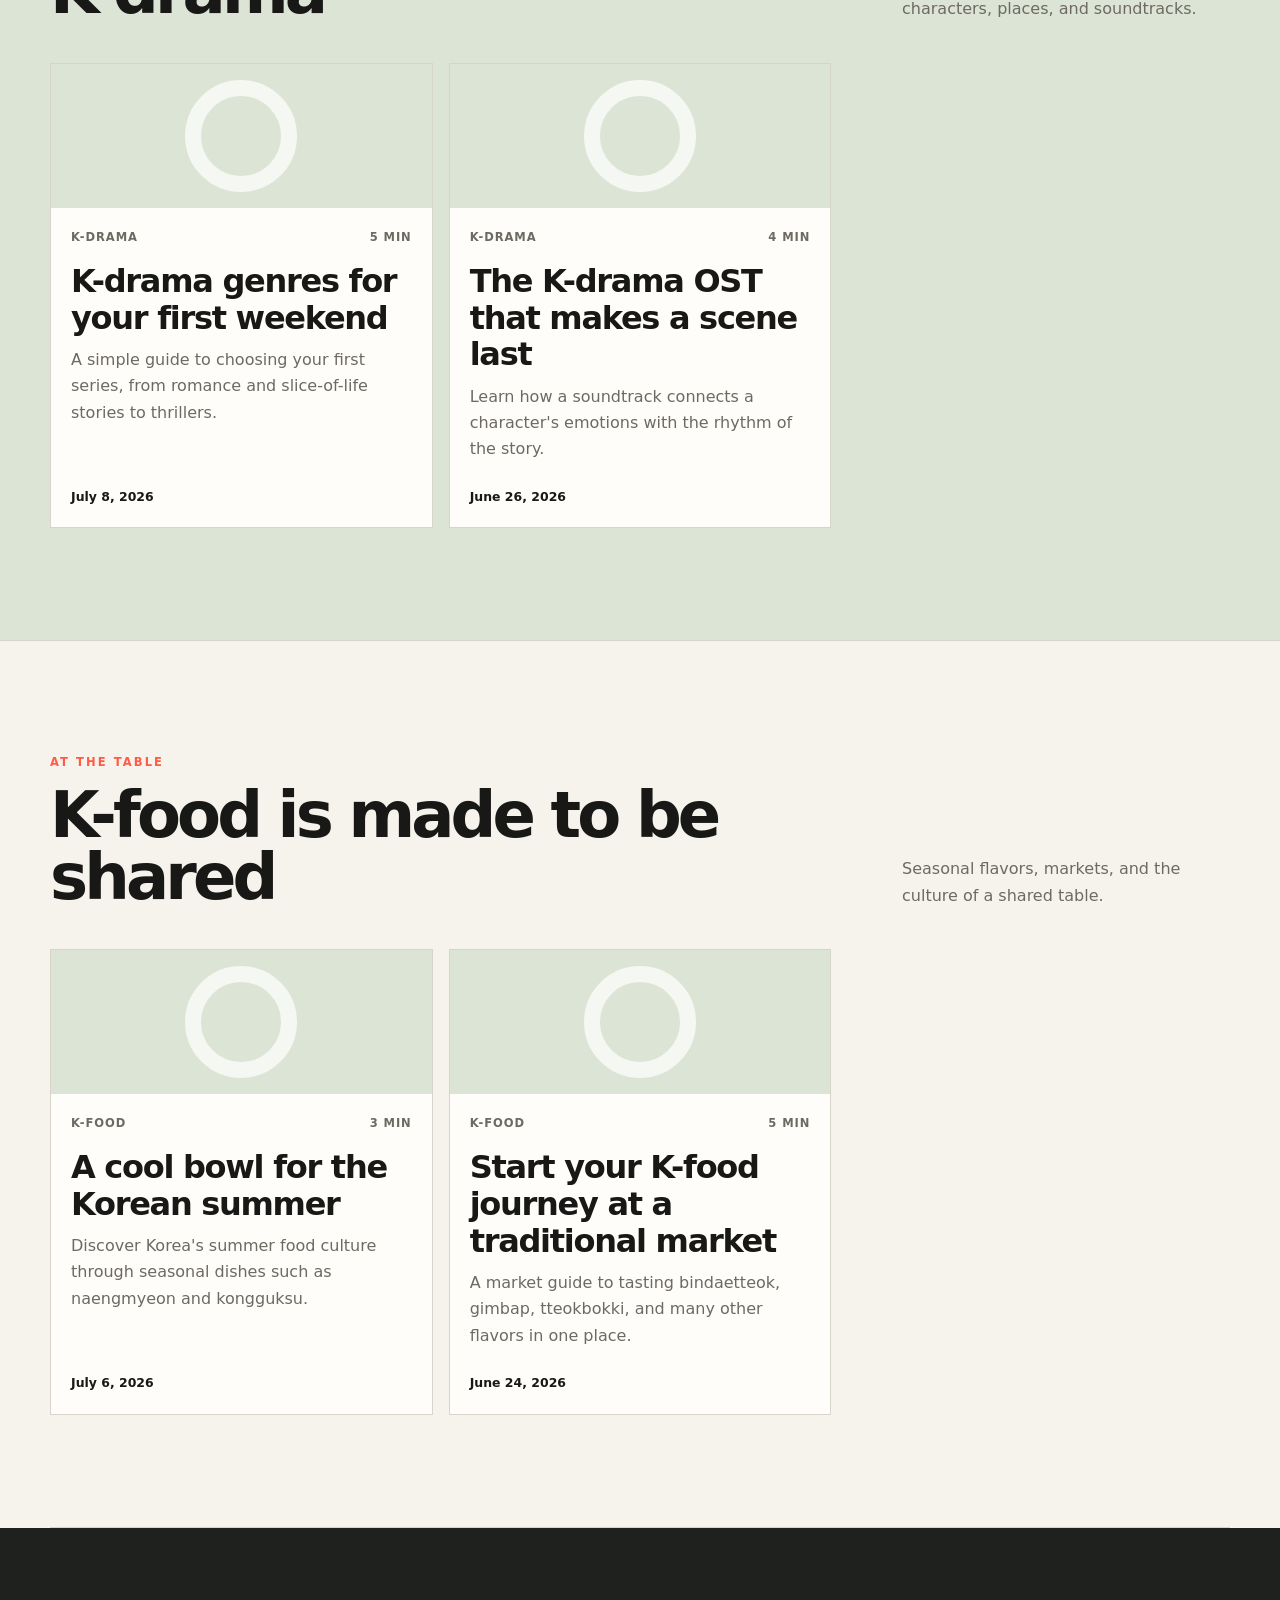
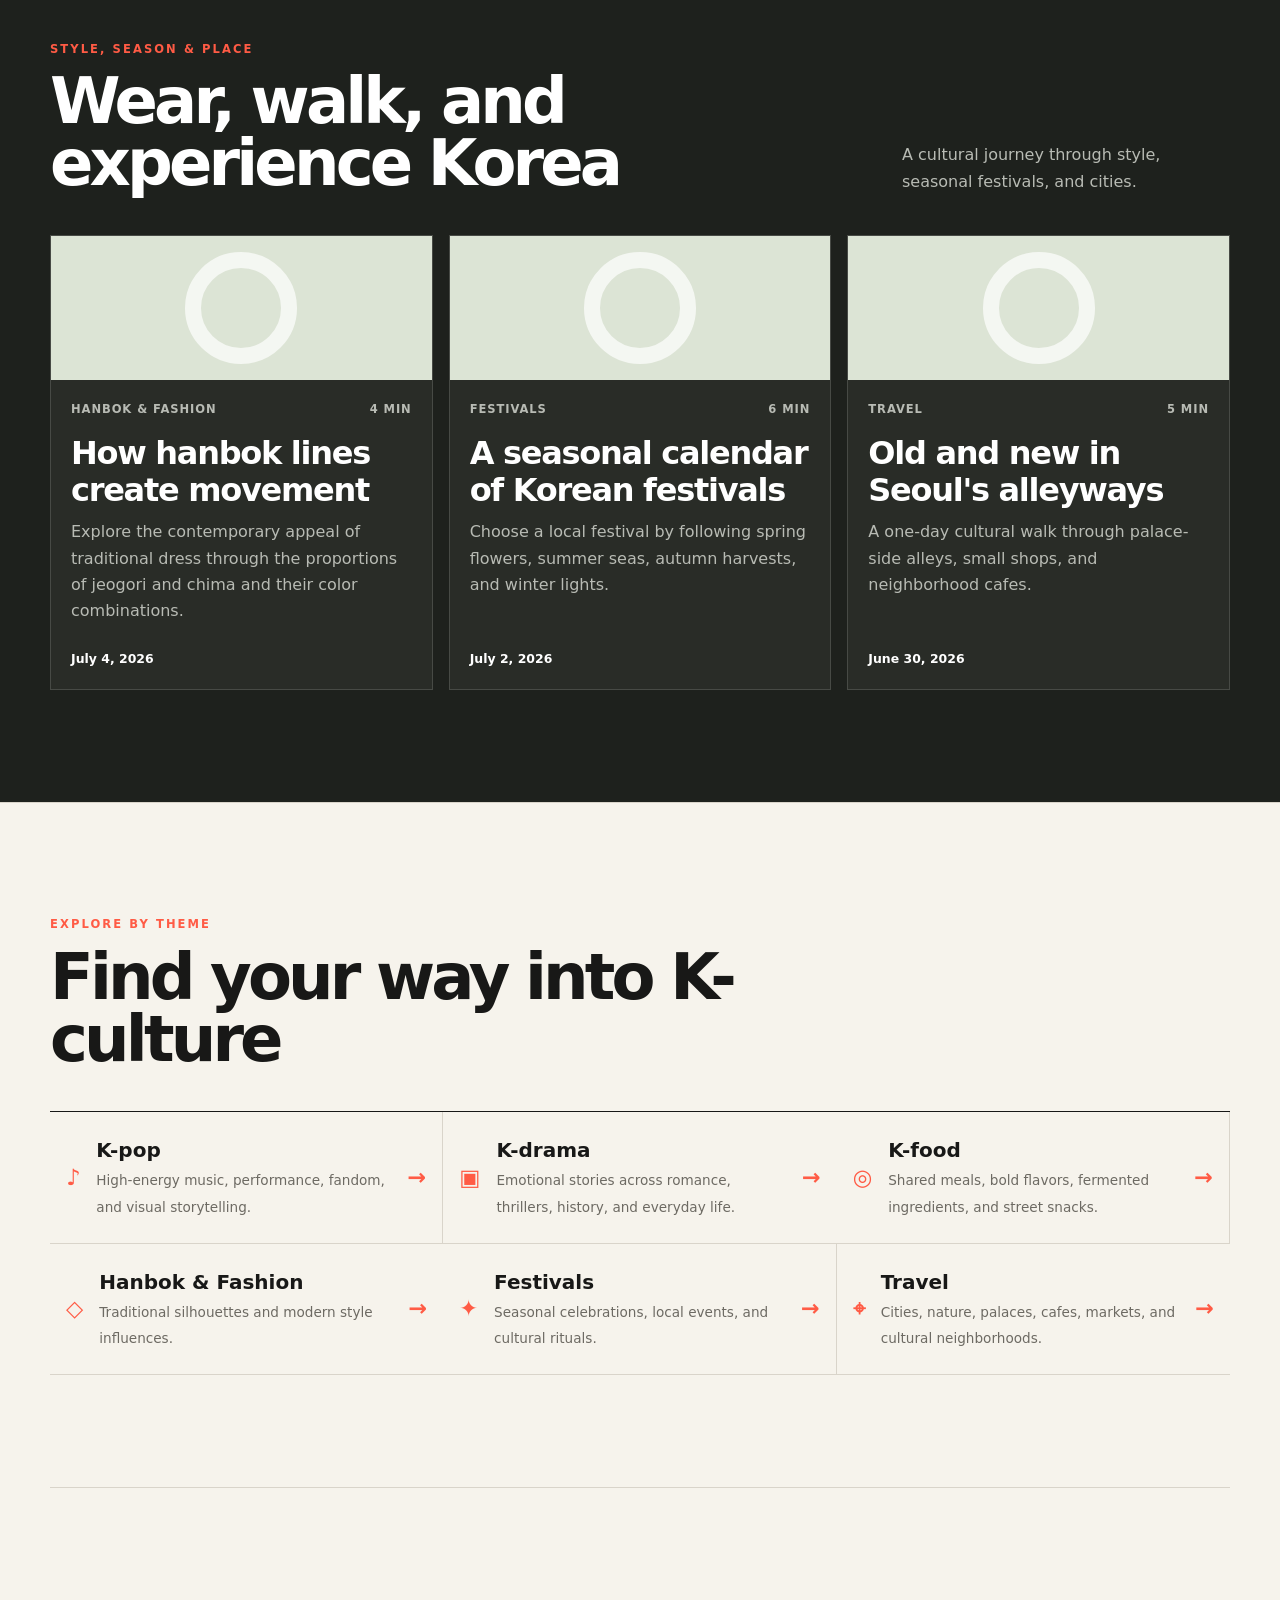
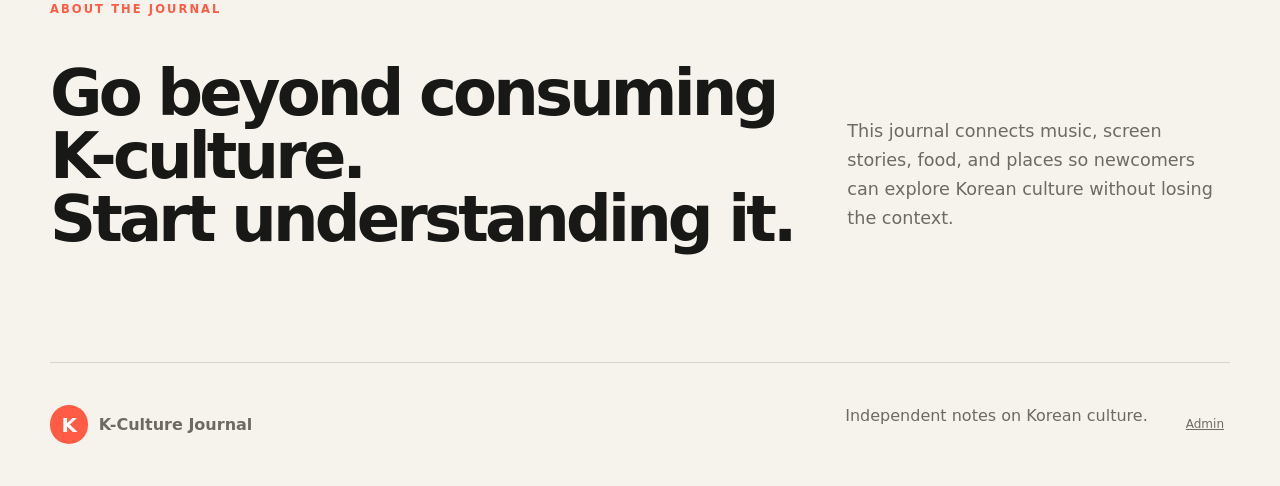
==== commit 4e34d59f: "feat: make English the default site language" ====
--- a/index.html
+++ b/index.html
@@ -1,30 +1,30 @@
 <!DOCTYPE html>
-<html lang="ko">
+<html lang="en">
 <head>
   <meta charset="UTF-8">
   <meta name="viewport" content="width=device-width, initial-scale=1.0">
-  <meta name="description" content="음악, 드라마, 음식, 스타일, 축제와 여행으로 만나는 K-컬처 에디토리얼 가이드.">
+  <meta name="description" content="An English-first editorial guide to Korean music, drama, food, style, festivals, and travel.">
   <title>K-Culture Journal</title>
   <link rel="stylesheet" href="css/styles.css">
 </head>
 <body>
-  <a class="skip-link" href="#main">본문으로 건너뛰기</a>
+  <a class="skip-link" href="#main" data-i18n="skip">Skip to content</a>
   <header class="site-header" id="home">
-    <nav class="nav" aria-label="주요 메뉴">
+    <nav class="nav" aria-label="Main navigation" data-i18n-aria="navLabel">
       <a class="brand" href="#home"><span class="brand-mark" aria-hidden="true">K</span><span>K-Culture<br><small>Journal</small></span></a>
       <ul class="nav-links">
-        <li><a href="#latest">최신</a></li><li><a href="#music">음악</a></li><li><a href="#screen">드라마</a></li><li><a href="#table">푸드</a></li><li><a href="#lifestyle">라이프</a></li>
+        <li><a href="#latest" data-i18n="navLatest">Latest</a></li><li><a href="#music" data-i18n="navMusic">Music</a></li><li><a href="#screen" data-i18n="navScreen">Screen</a></li><li><a href="#table" data-i18n="navFood">Food</a></li><li><a href="#lifestyle" data-i18n="navLife">Lifestyle</a></li>
       </ul>
-      <a class="nav-cta" href="#themes">테마 전체</a>
+      <div class="nav-actions"><div class="language-tabs" role="group" aria-label="Language" data-i18n-aria="languageLabel"><button type="button" data-language="en" aria-pressed="true">EN</button><button type="button" data-language="ko" aria-pressed="false">한국어</button></div><a class="nav-cta" href="#themes" data-i18n="allThemes">All themes</a></div>
     </nav>
     <section class="hero" aria-labelledby="hero-title">
       <div class="hero-copy-wrap">
         <p class="eyebrow">A field guide to the Korean wave</p>
-        <h1 id="hero-title">오늘의<br><em>K-Culture</em></h1>
+        <h1 id="hero-title"><span data-i18n="heroTitle">Discover</span><br><em>K-Culture</em></h1>
       </div>
       <div class="hero-side">
-        <p>노래 한 곡, 장면 하나, 한 끼의 음식에서 시작하는 한국 문화 이야기. 익숙한 한류를 더 깊고 넓게 탐험합니다.</p>
-        <a class="text-link" href="#latest">최신 이야기 읽기 <span aria-hidden="true">→</span></a>
+        <p data-i18n="heroBody">Explore Korean culture through a song, a scene, or a shared meal—and discover the context behind the Korean Wave.</p>
+        <a class="text-link" href="#latest"><span data-i18n="readLatest">Read the latest stories</span> <span aria-hidden="true">→</span></a>
       </div>
       <div class="hero-art" aria-hidden="true"><span>SEOUL</span><b>37°</b></div>
     </section>
@@ -32,62 +32,62 @@
 
   <main id="main">
     <section class="editorial-section latest-section" id="latest" aria-labelledby="latest-title">
-      <header class="section-heading"><div><p class="section-kicker">New stories</p><h2 id="latest-title">새로 올라온 이야기</h2></div><p>지금 가장 먼저 읽어볼 K-컬처 가이드입니다.</p></header>
+      <header class="section-heading"><div><p class="section-kicker">New stories</p><h2 id="latest-title" data-i18n="latestTitle">Fresh from Korea</h2></div><p data-i18n="latestBody">The K-culture guides to read first.</p></header>
       <div class="latest-grid" id="latest-grid" aria-live="polite"></div>
     </section>
 
     <section class="editorial-section theme-section" id="music" data-categories="kpop" aria-labelledby="music-title">
-      <header class="section-heading"><div><p class="section-kicker">Music & performance</p><h2 id="music-title">K-pop, 무대 뒤의 문화</h2></div><p>음악과 퍼포먼스, 팬덤을 이해하는 새로운 관점.</p></header>
+      <header class="section-heading"><div><p class="section-kicker">Music & performance</p><h2 id="music-title" data-i18n="musicTitle">K-pop beyond the stage</h2></div><p data-i18n="musicBody">New ways to understand the music, performance, and fandom.</p></header>
       <div class="story-grid" data-story-grid></div>
     </section>
 
     <section class="editorial-section theme-section tint-section" id="screen" data-categories="kdrama" aria-labelledby="screen-title">
-      <header class="section-heading"><div><p class="section-kicker">Screen stories</p><h2 id="screen-title">K-드라마로 읽는 한국</h2></div><p>인물과 공간, OST에 담긴 오늘의 한국을 만납니다.</p></header>
+      <header class="section-heading"><div><p class="section-kicker">Screen stories</p><h2 id="screen-title" data-i18n="screenTitle">Reading Korea through K-drama</h2></div><p data-i18n="screenBody">Meet contemporary Korea through characters, places, and soundtracks.</p></header>
       <div class="story-grid" data-story-grid></div>
     </section>
 
     <section class="editorial-section theme-section" id="table" data-categories="kfood" aria-labelledby="table-title">
-      <header class="section-heading"><div><p class="section-kicker">At the table</p><h2 id="table-title">한식, 함께 먹는 이야기</h2></div><p>계절의 맛과 시장, 함께 차리는 밥상의 문화.</p></header>
+      <header class="section-heading"><div><p class="section-kicker">At the table</p><h2 id="table-title" data-i18n="foodTitle">K-food is made to be shared</h2></div><p data-i18n="foodBody">Seasonal flavors, markets, and the culture of a shared table.</p></header>
       <div class="story-grid" data-story-grid></div>
     </section>
 
     <section class="editorial-section theme-section dark-section" id="lifestyle" data-categories="hanbok,festivals,travel" aria-labelledby="lifestyle-title">
-      <header class="section-heading"><div><p class="section-kicker">Style, season & place</p><h2 id="lifestyle-title">입고, 걷고, 경험하는 한국</h2></div><p>스타일과 계절 축제, 도시를 잇는 문화 여행.</p></header>
+      <header class="section-heading"><div><p class="section-kicker">Style, season & place</p><h2 id="lifestyle-title" data-i18n="lifeTitle">Wear, walk, and experience Korea</h2></div><p data-i18n="lifeBody">A cultural journey through style, seasonal festivals, and cities.</p></header>
       <div class="story-grid" data-story-grid></div>
     </section>
 
     <section class="editorial-section directory" id="themes" aria-labelledby="themes-title">
-      <header class="section-heading"><div><p class="section-kicker">Explore by theme</p><h2 id="themes-title">관심사로 찾아보기</h2></div></header>
+      <header class="section-heading"><div><p class="section-kicker">Explore by theme</p><h2 id="themes-title" data-i18n="themesTitle">Find your way into K-culture</h2></div></header>
       <div class="category-grid" id="category-grid"></div>
     </section>
 
     <section class="editorial-section manifesto" aria-labelledby="about-title">
       <p class="section-kicker">About the journal</p>
-      <h2 id="about-title">K-컬처를 소비하는 데서<br>이해하는 데까지.</h2>
-      <p>이 저널은 처음 한국 문화를 만나는 사람도 맥락을 놓치지 않도록 음악, 화면, 음식과 장소 사이의 연결을 기록합니다.</p>
+      <h2 id="about-title" data-i18n="aboutTitle">Go beyond consuming K-culture.<br>Start understanding it.</h2>
+      <p data-i18n="aboutBody">This journal connects music, screen stories, food, and places so newcomers can explore Korean culture without losing the context.</p>
     </section>
   </main>
 
   <footer class="site-footer">
     <a class="brand" href="#home"><span class="brand-mark" aria-hidden="true">K</span><span>K-Culture Journal</span></a>
     <p>Independent notes on Korean culture.</p>
-    <button class="admin-entry" id="admin-open" type="button">관리자</button>
+    <button class="admin-entry" id="admin-open" type="button" data-i18n="admin">Admin</button>
   </footer>
 
   <dialog class="admin-dialog" id="admin-dialog" aria-labelledby="admin-title">
-    <div class="dialog-header"><div><p class="section-kicker">Private workspace</p><h2 id="admin-title">관리자 편집실</h2></div><button class="icon-button" id="admin-close" type="button" aria-label="닫기">×</button></div>
+    <div class="dialog-header"><div><p class="section-kicker">Private workspace</p><h2 id="admin-title">Admin studio</h2></div><button class="icon-button" id="admin-close" type="button" aria-label="Close">×</button></div>
     <form id="login-form" class="admin-form">
-      <p>승인된 관리자 계정으로 로그인하세요.</p>
-      <label>이메일<input name="email" type="email" autocomplete="username" required></label>
-      <label>비밀번호<input name="password" type="password" autocomplete="current-password" required></label>
-      <button class="button-primary" type="submit">로그인</button>
+      <p>Sign in with an approved administrator account.</p>
+      <label>Email<input name="email" type="email" autocomplete="username" required></label>
+      <label>Password<input name="password" type="password" autocomplete="current-password" required></label>
+      <button class="button-primary" type="submit">Sign in</button>
     </form>
     <form id="post-form" class="admin-form" hidden novalidate>
-      <div class="signed-in-row"><strong id="admin-email"></strong><button id="logout-button" type="button">로그아웃</button></div>
-      <label>제목<input name="title" type="text" maxlength="80" required><span class="form-error" id="post-title-error"></span></label>
-      <label>테마<select name="category" id="post-category" required><option value="">테마 선택</option></select><span class="form-error" id="post-category-error"></span></label>
-      <label>본문<textarea name="content" rows="6" maxlength="420" required></textarea><span class="form-error" id="post-content-error"></span></label>
-      <button class="button-primary" type="submit">이야기 발행</button>
+      <div class="signed-in-row"><strong id="admin-email"></strong><button id="logout-button" type="button">Sign out</button></div>
+      <label>Title<input name="title" type="text" maxlength="80" required><span class="form-error" id="post-title-error"></span></label>
+      <label>Theme<select name="category" id="post-category" required><option value="">Choose a theme</option></select><span class="form-error" id="post-category-error"></span></label>
+      <label>Story<textarea name="content" rows="6" maxlength="420" required></textarea><span class="form-error" id="post-content-error"></span></label>
+      <button class="button-primary" type="submit">Publish story</button>
     </form>
     <p class="form-status" id="post-status" role="status" aria-live="polite"></p>
   </dialog>
--- a/css/styles.css
+++ b/css/styles.css
@@ -3,3 +3,4 @@
 @media(max-width:800px){.nav{grid-template-columns:1fr auto}.nav-links{grid-column:1/-1;grid-row:2;justify-content:flex-start;overflow:auto}.hero{grid-template-columns:1fr;min-height:570px}.hero-side{max-width:30rem}.hero-art{opacity:.42}.latest-grid,.story-grid{grid-template-columns:1fr 1fr}.latest-grid .story-card:first-child{grid-column:1/-1;grid-row:auto;min-height:28rem}.section-heading,.manifesto{grid-template-columns:1fr}.category-grid{grid-template-columns:1fr}.category-card:nth-child(odd){border-right:0}.site-footer{grid-template-columns:1fr auto}.site-footer>p{grid-column:1/-1;grid-row:2}}
 @media(max-width:520px){.nav-cta{display:none}.hero{padding-top:5rem}.hero h1{font-size:clamp(3.5rem,20vw,5.5rem)}.latest-grid,.story-grid{grid-template-columns:1fr}.story-card{min-height:18rem}.latest-grid .story-card:first-child{min-height:23rem}.site-footer{padding-inline:.3rem}}
 @media(prefers-reduced-motion:reduce){html{scroll-behavior:auto}*{transition:none!important}}
+.nav-actions{display:flex;align-items:center;gap:1rem}.language-tabs{display:flex;border:1px solid var(--line);background:var(--surface)}.language-tabs button{min-width:2.8rem;padding:.35rem .55rem;border:0;background:transparent;font-size:.72rem;font-weight:900}.language-tabs button[aria-pressed="true"]{background:var(--ink);color:#fff}@media(max-width:520px){.nav-actions{gap:.4rem}.language-tabs button{min-width:auto}.nav-cta{display:none}}
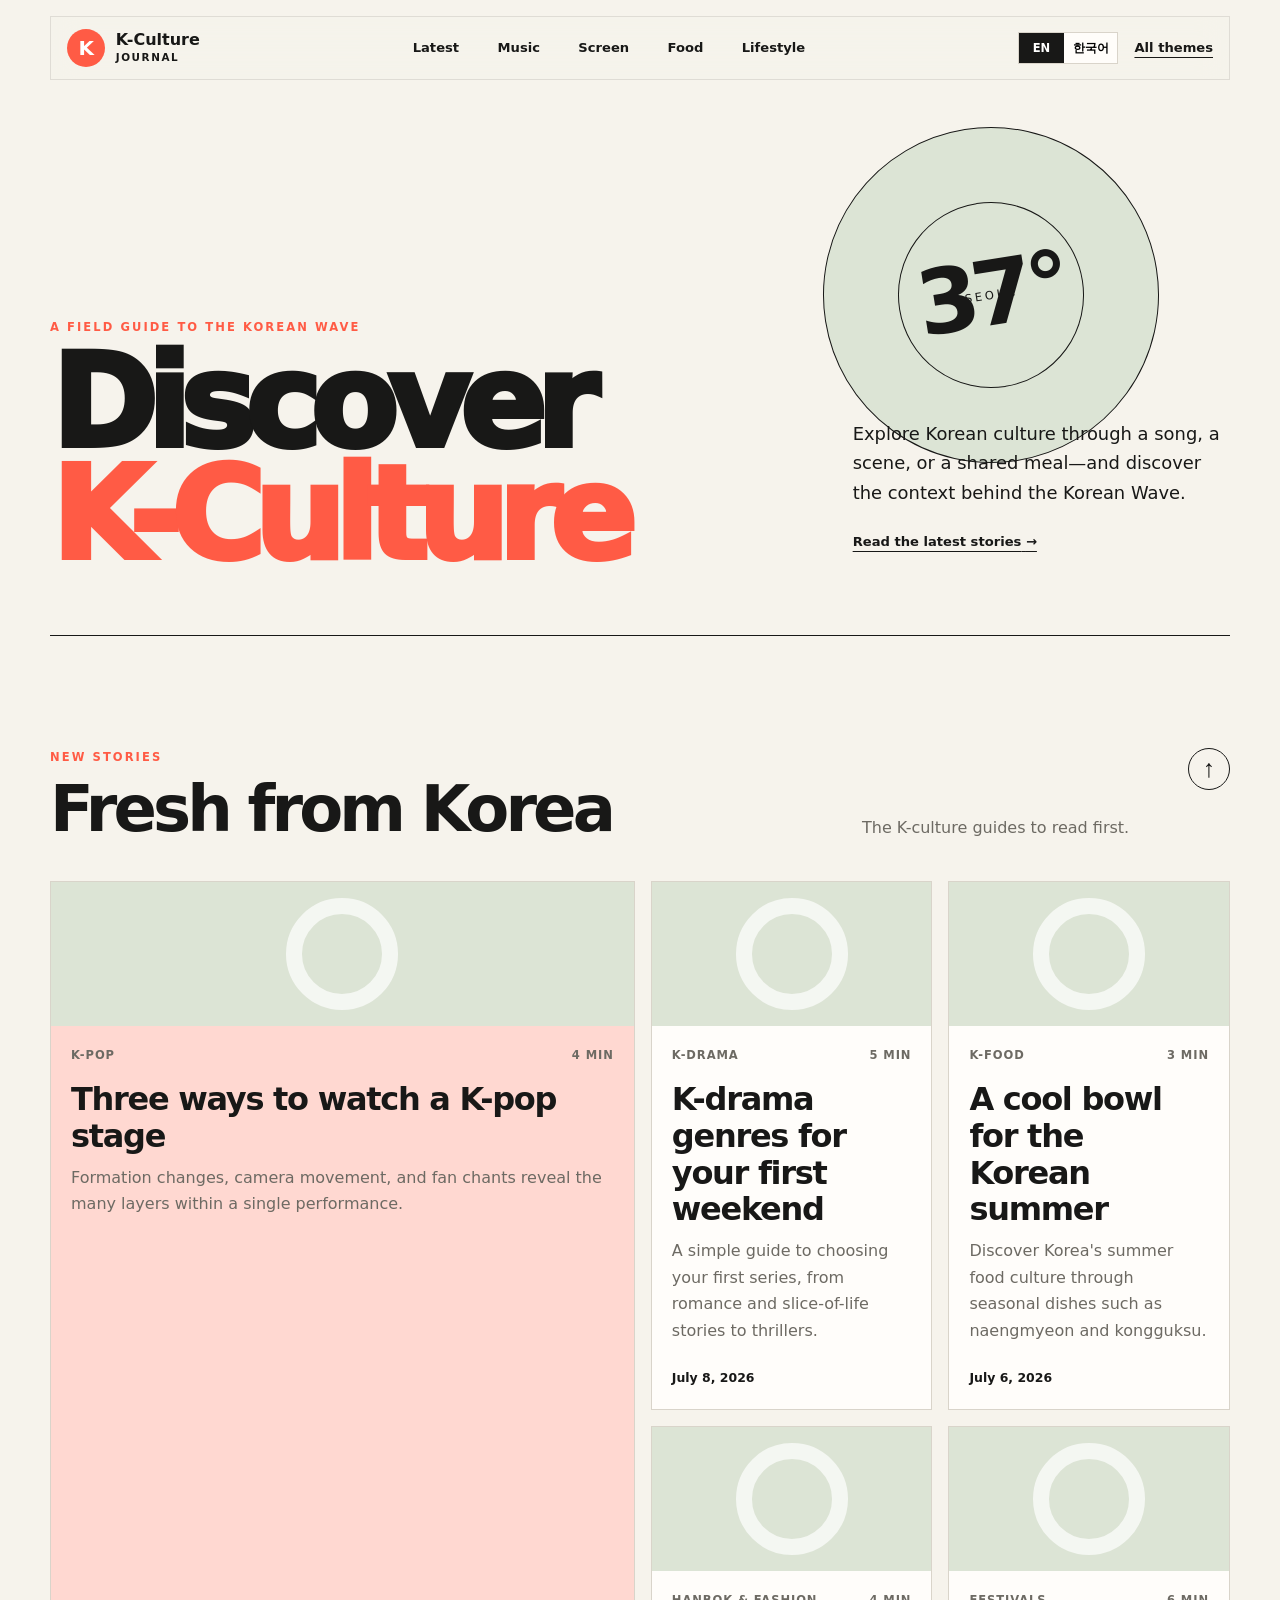
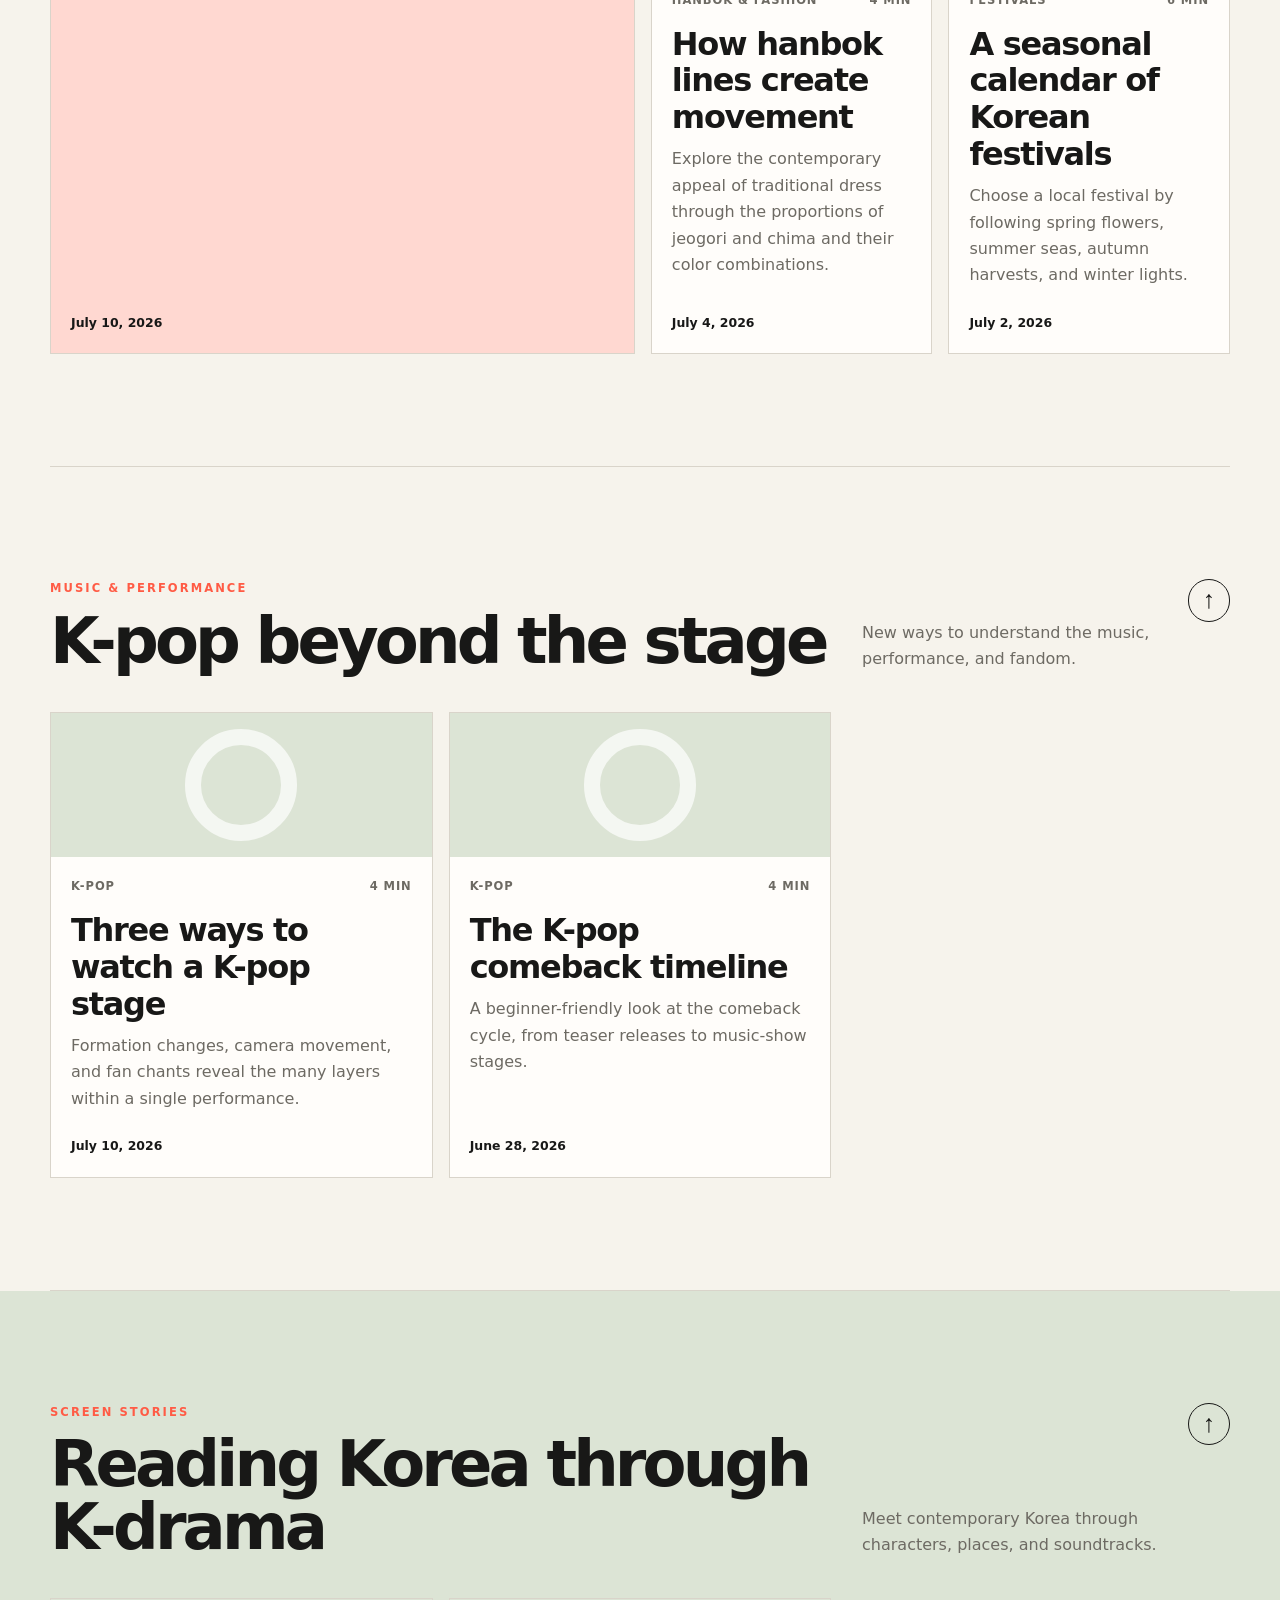
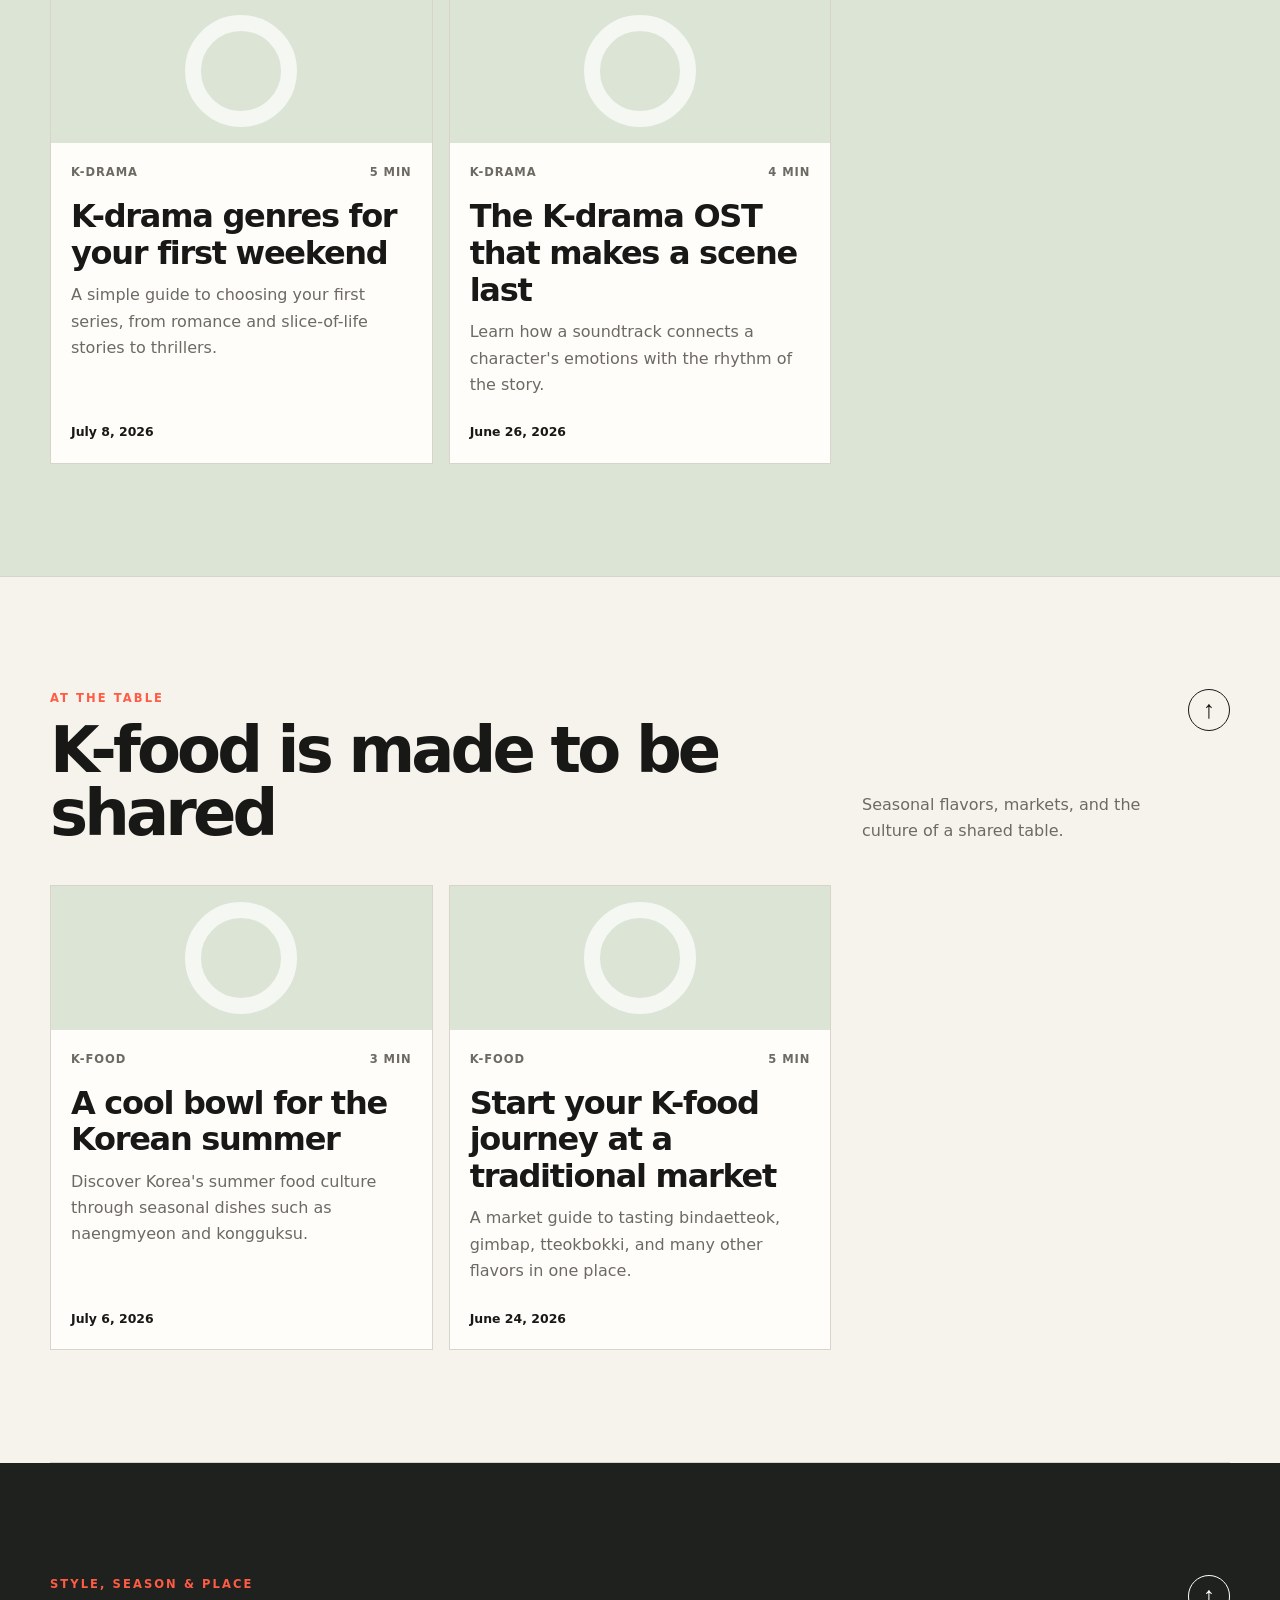
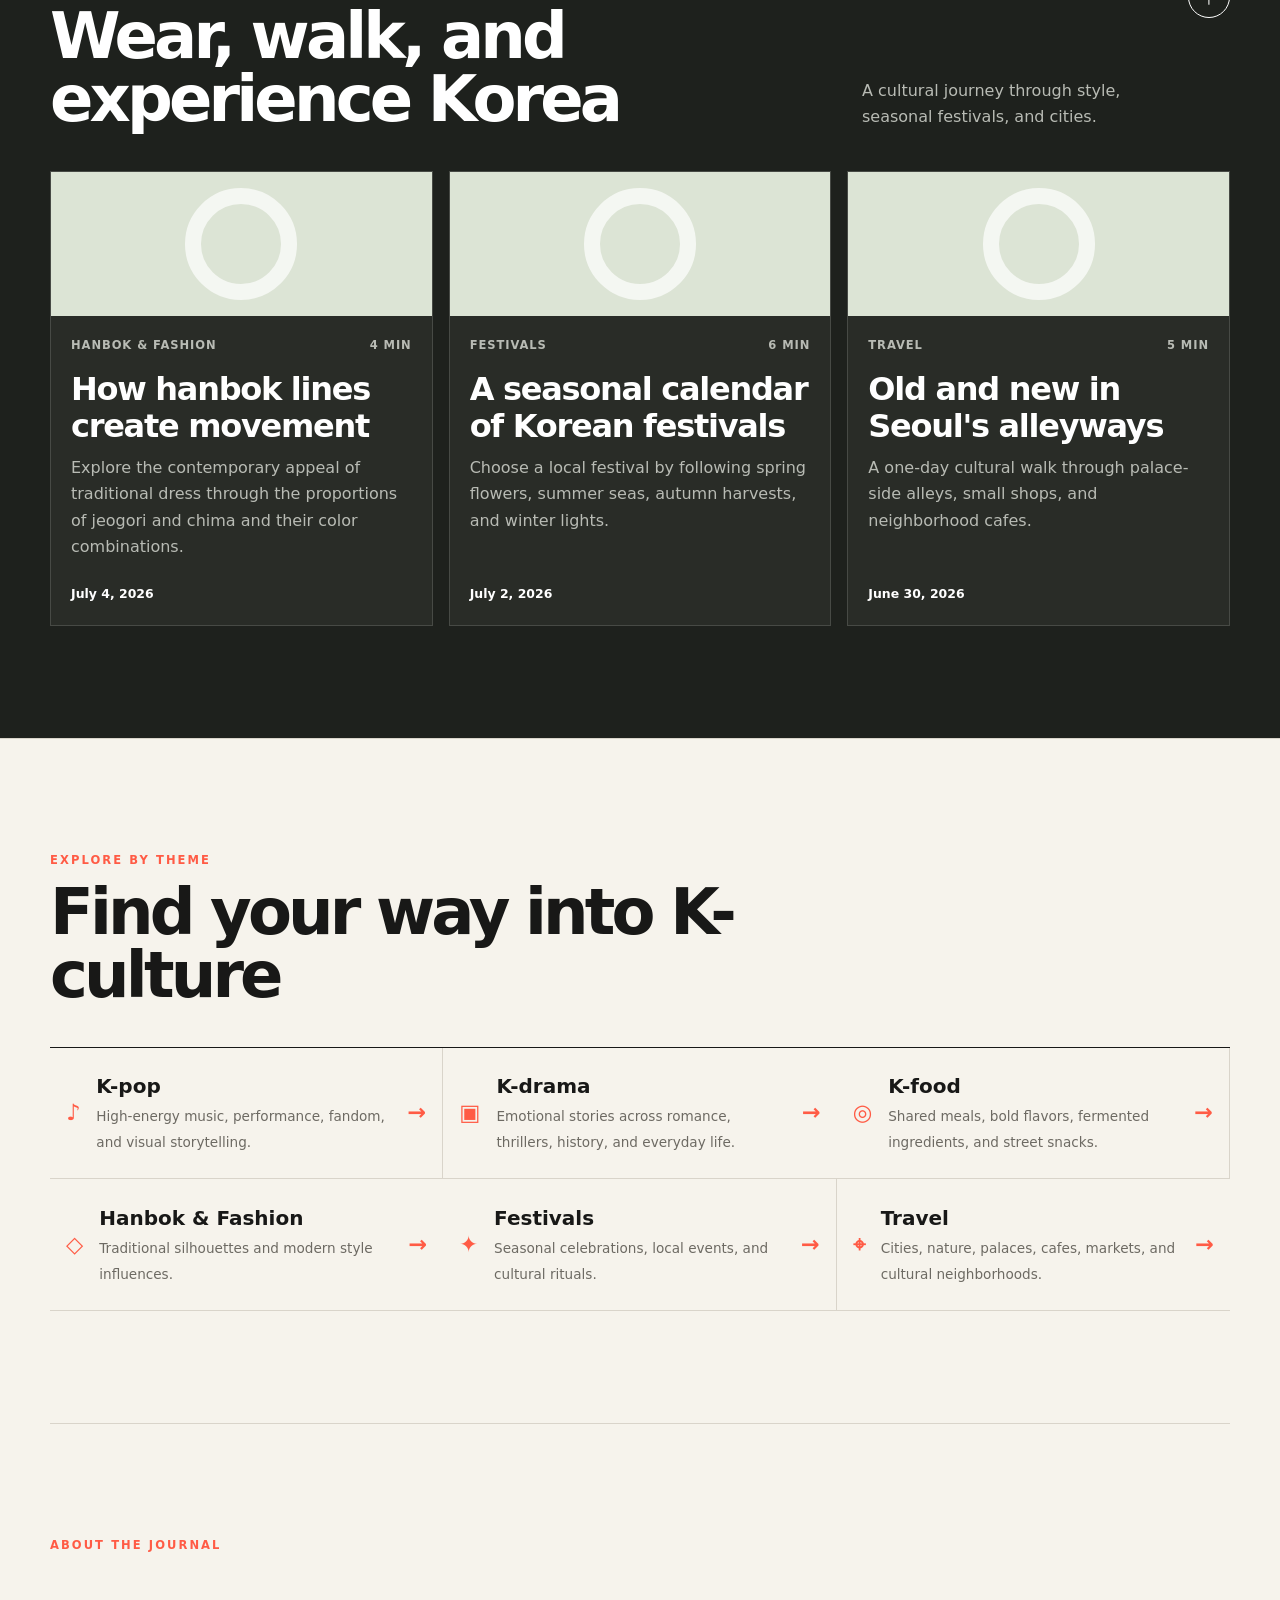
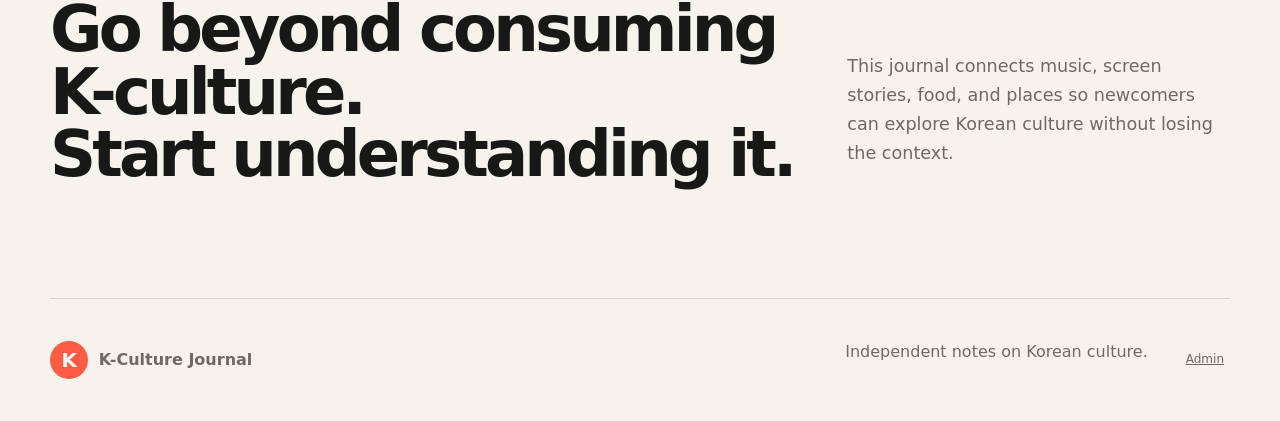
==== commit fb25ccd0: "feat: improve page navigation controls" ====
--- a/index.html
+++ b/index.html
@@ -32,27 +32,27 @@
 
   <main id="main">
     <section class="editorial-section latest-section" id="latest" aria-labelledby="latest-title">
-      <header class="section-heading"><div><p class="section-kicker">New stories</p><h2 id="latest-title" data-i18n="latestTitle">Fresh from Korea</h2></div><p data-i18n="latestBody">The K-culture guides to read first.</p></header>
+      <header class="section-heading"><div><p class="section-kicker">New stories</p><h2 id="latest-title" data-i18n="latestTitle">Fresh from Korea</h2></div><p data-i18n="latestBody">The K-culture guides to read first.</p><a class="section-top-link" href="#home" aria-label="Back to top" data-i18n-aria="backToTop">↑</a></header>
       <div class="latest-grid" id="latest-grid" aria-live="polite"></div>
     </section>
 
     <section class="editorial-section theme-section" id="music" data-categories="kpop" aria-labelledby="music-title">
-      <header class="section-heading"><div><p class="section-kicker">Music & performance</p><h2 id="music-title" data-i18n="musicTitle">K-pop beyond the stage</h2></div><p data-i18n="musicBody">New ways to understand the music, performance, and fandom.</p></header>
+      <header class="section-heading"><div><p class="section-kicker">Music & performance</p><h2 id="music-title" data-i18n="musicTitle">K-pop beyond the stage</h2></div><p data-i18n="musicBody">New ways to understand the music, performance, and fandom.</p><a class="section-top-link" href="#home" aria-label="Back to top" data-i18n-aria="backToTop">↑</a></header>
       <div class="story-grid" data-story-grid></div>
     </section>
 
     <section class="editorial-section theme-section tint-section" id="screen" data-categories="kdrama" aria-labelledby="screen-title">
-      <header class="section-heading"><div><p class="section-kicker">Screen stories</p><h2 id="screen-title" data-i18n="screenTitle">Reading Korea through K-drama</h2></div><p data-i18n="screenBody">Meet contemporary Korea through characters, places, and soundtracks.</p></header>
+      <header class="section-heading"><div><p class="section-kicker">Screen stories</p><h2 id="screen-title" data-i18n="screenTitle">Reading Korea through K-drama</h2></div><p data-i18n="screenBody">Meet contemporary Korea through characters, places, and soundtracks.</p><a class="section-top-link" href="#home" aria-label="Back to top" data-i18n-aria="backToTop">↑</a></header>
       <div class="story-grid" data-story-grid></div>
     </section>
 
     <section class="editorial-section theme-section" id="table" data-categories="kfood" aria-labelledby="table-title">
-      <header class="section-heading"><div><p class="section-kicker">At the table</p><h2 id="table-title" data-i18n="foodTitle">K-food is made to be shared</h2></div><p data-i18n="foodBody">Seasonal flavors, markets, and the culture of a shared table.</p></header>
+      <header class="section-heading"><div><p class="section-kicker">At the table</p><h2 id="table-title" data-i18n="foodTitle">K-food is made to be shared</h2></div><p data-i18n="foodBody">Seasonal flavors, markets, and the culture of a shared table.</p><a class="section-top-link" href="#home" aria-label="Back to top" data-i18n-aria="backToTop">↑</a></header>
       <div class="story-grid" data-story-grid></div>
     </section>
 
     <section class="editorial-section theme-section dark-section" id="lifestyle" data-categories="hanbok,festivals,travel" aria-labelledby="lifestyle-title">
-      <header class="section-heading"><div><p class="section-kicker">Style, season & place</p><h2 id="lifestyle-title" data-i18n="lifeTitle">Wear, walk, and experience Korea</h2></div><p data-i18n="lifeBody">A cultural journey through style, seasonal festivals, and cities.</p></header>
+      <header class="section-heading"><div><p class="section-kicker">Style, season & place</p><h2 id="lifestyle-title" data-i18n="lifeTitle">Wear, walk, and experience Korea</h2></div><p data-i18n="lifeBody">A cultural journey through style, seasonal festivals, and cities.</p><a class="section-top-link" href="#home" aria-label="Back to top" data-i18n-aria="backToTop">↑</a></header>
       <div class="story-grid" data-story-grid></div>
     </section>
 
@@ -96,6 +96,7 @@
   <script src="data/editorial.js"></script>
   <script src="js/supabase-config.js"></script>
   <script src="js/posts.js"></script>
+  <script src="js/navigation.js"></script>
   <script src="js/main.js"></script>
 </body>
 </html>
--- a/css/styles.css
+++ b/css/styles.css
@@ -3,4 +3,18 @@
 @media(max-width:800px){.nav{grid-template-columns:1fr auto}.nav-links{grid-column:1/-1;grid-row:2;justify-content:flex-start;overflow:auto}.hero{grid-template-columns:1fr;min-height:570px}.hero-side{max-width:30rem}.hero-art{opacity:.42}.latest-grid,.story-grid{grid-template-columns:1fr 1fr}.latest-grid .story-card:first-child{grid-column:1/-1;grid-row:auto;min-height:28rem}.section-heading,.manifesto{grid-template-columns:1fr}.category-grid{grid-template-columns:1fr}.category-card:nth-child(odd){border-right:0}.site-footer{grid-template-columns:1fr auto}.site-footer>p{grid-column:1/-1;grid-row:2}}
 @media(max-width:520px){.nav-cta{display:none}.hero{padding-top:5rem}.hero h1{font-size:clamp(3.5rem,20vw,5.5rem)}.latest-grid,.story-grid{grid-template-columns:1fr}.story-card{min-height:18rem}.latest-grid .story-card:first-child{min-height:23rem}.site-footer{padding-inline:.3rem}}
 @media(prefers-reduced-motion:reduce){html{scroll-behavior:auto}*{transition:none!important}}
+
+/* Reveal the primary navigation whenever the reader scrolls upward. */
+.nav{position:fixed;top:1rem;left:50%;width:min(calc(100% - 2rem),var(--max));transform:translateX(-50%);transition:transform .24s ease,opacity .24s ease;will-change:transform,opacity}
+.nav.nav-hidden{transform:translate(-50%,calc(-100% - 2rem));opacity:0;pointer-events:none}
+@media(max-width:800px){.hero{padding-top:9rem}.article-hero{padding-top:8rem}}
+
+.section-heading{position:relative;padding-right:3.5rem}.section-top-link{position:absolute;top:0;right:0;display:grid;width:2.65rem;height:2.65rem;place-items:center;border:1px solid currentColor;border-radius:50%;font-family:Arial,sans-serif;font-size:1.55rem;font-weight:200;line-height:1;transition:transform .18s ease,background-color .18s ease,color .18s ease}.section-top-link:hover{transform:translateY(-3px);background:var(--ink);color:var(--paper)}.dark-section .section-top-link:hover{background:#fff;color:var(--dark)}
+@media(max-width:520px){.section-heading{padding-right:3rem}.section-top-link{width:2.35rem;height:2.35rem;font-size:1.35rem}}
 .nav-actions{display:flex;align-items:center;gap:1rem}.language-tabs{display:flex;border:1px solid var(--line);background:var(--surface)}.language-tabs button{min-width:2.8rem;padding:.35rem .55rem;border:0;background:transparent;font-size:.72rem;font-weight:900}.language-tabs button[aria-pressed="true"]{background:var(--ink);color:#fff}@media(max-width:520px){.nav-actions{gap:.4rem}.language-tabs button{min-width:auto}.nav-cta{display:none}}
+
+/* Article reading page */
+.story-card{cursor:pointer}
+.article-header{padding-bottom:0}.article-header .nav{grid-template-columns:1fr auto 1fr}.article-header .language-tabs{justify-self:end}.article-back{font-size:.82rem;font-weight:900;text-decoration:underline;text-underline-offset:.3rem}
+.article-page{width:min(calc(100% - 2rem),var(--max));margin-inline:auto}.article-page article{padding-bottom:6rem}.article-hero{max-width:920px;padding:clamp(5rem,10vw,8rem) 0 3rem}.article-hero h1,.article-missing h1{max-width:13ch;margin:.5rem 0 1.5rem;font-size:clamp(3rem,8vw,7rem);line-height:.93;letter-spacing:-.07em}.article-deck{max-width:720px;color:var(--muted);font-size:clamp(1.15rem,2.2vw,1.5rem);line-height:1.55}.article-byline{display:flex;gap:1.5rem;margin-top:2rem;font-size:.78rem;font-weight:900;text-transform:uppercase;letter-spacing:.08em}.article-art{display:grid;min-height:clamp(16rem,40vw,34rem);place-items:center;background:var(--sage);overflow:hidden}.article-art:after{width:clamp(8rem,22vw,17rem);height:clamp(8rem,22vw,17rem);border:clamp(1.5rem,4vw,3.5rem) solid rgba(255,255,255,.72);border-radius:50%;content:""}.article-art[data-theme="kpop"]{background:#efb7a7}.article-art[data-theme="kdrama"]{background:#b7cad7}.article-art[data-theme="kfood"]{background:#d9c794}.article-art[data-theme="hanbok"]{background:#d9b9ca}.article-art[data-theme="festivals"]{background:#d5aa74}.article-art[data-theme="travel"]{background:#9ebdac}.article-body{width:min(100%,720px);margin:clamp(3rem,7vw,6rem) auto 0;font-family:Georgia,"Noto Serif KR",serif;font-size:clamp(1.08rem,2vw,1.28rem);line-height:1.9}.article-body p:first-child::first-letter{float:left;margin:.08em .12em 0 0;color:var(--accent);font-family:Inter,"Noto Sans KR",sans-serif;font-size:4.3em;font-weight:950;line-height:.78}.article-body p{margin-bottom:1.7em}.article-missing{min-height:65vh;padding:8rem 0}.article-missing h1{font-size:clamp(3rem,7vw,6rem)}
+@media(max-width:620px){.article-header .nav{grid-template-columns:1fr auto}.article-header .article-back{grid-column:1/-1;grid-row:2}.article-hero{padding-top:4rem}.article-body{font-size:1.05rem}.article-page article{padding-bottom:3rem}}
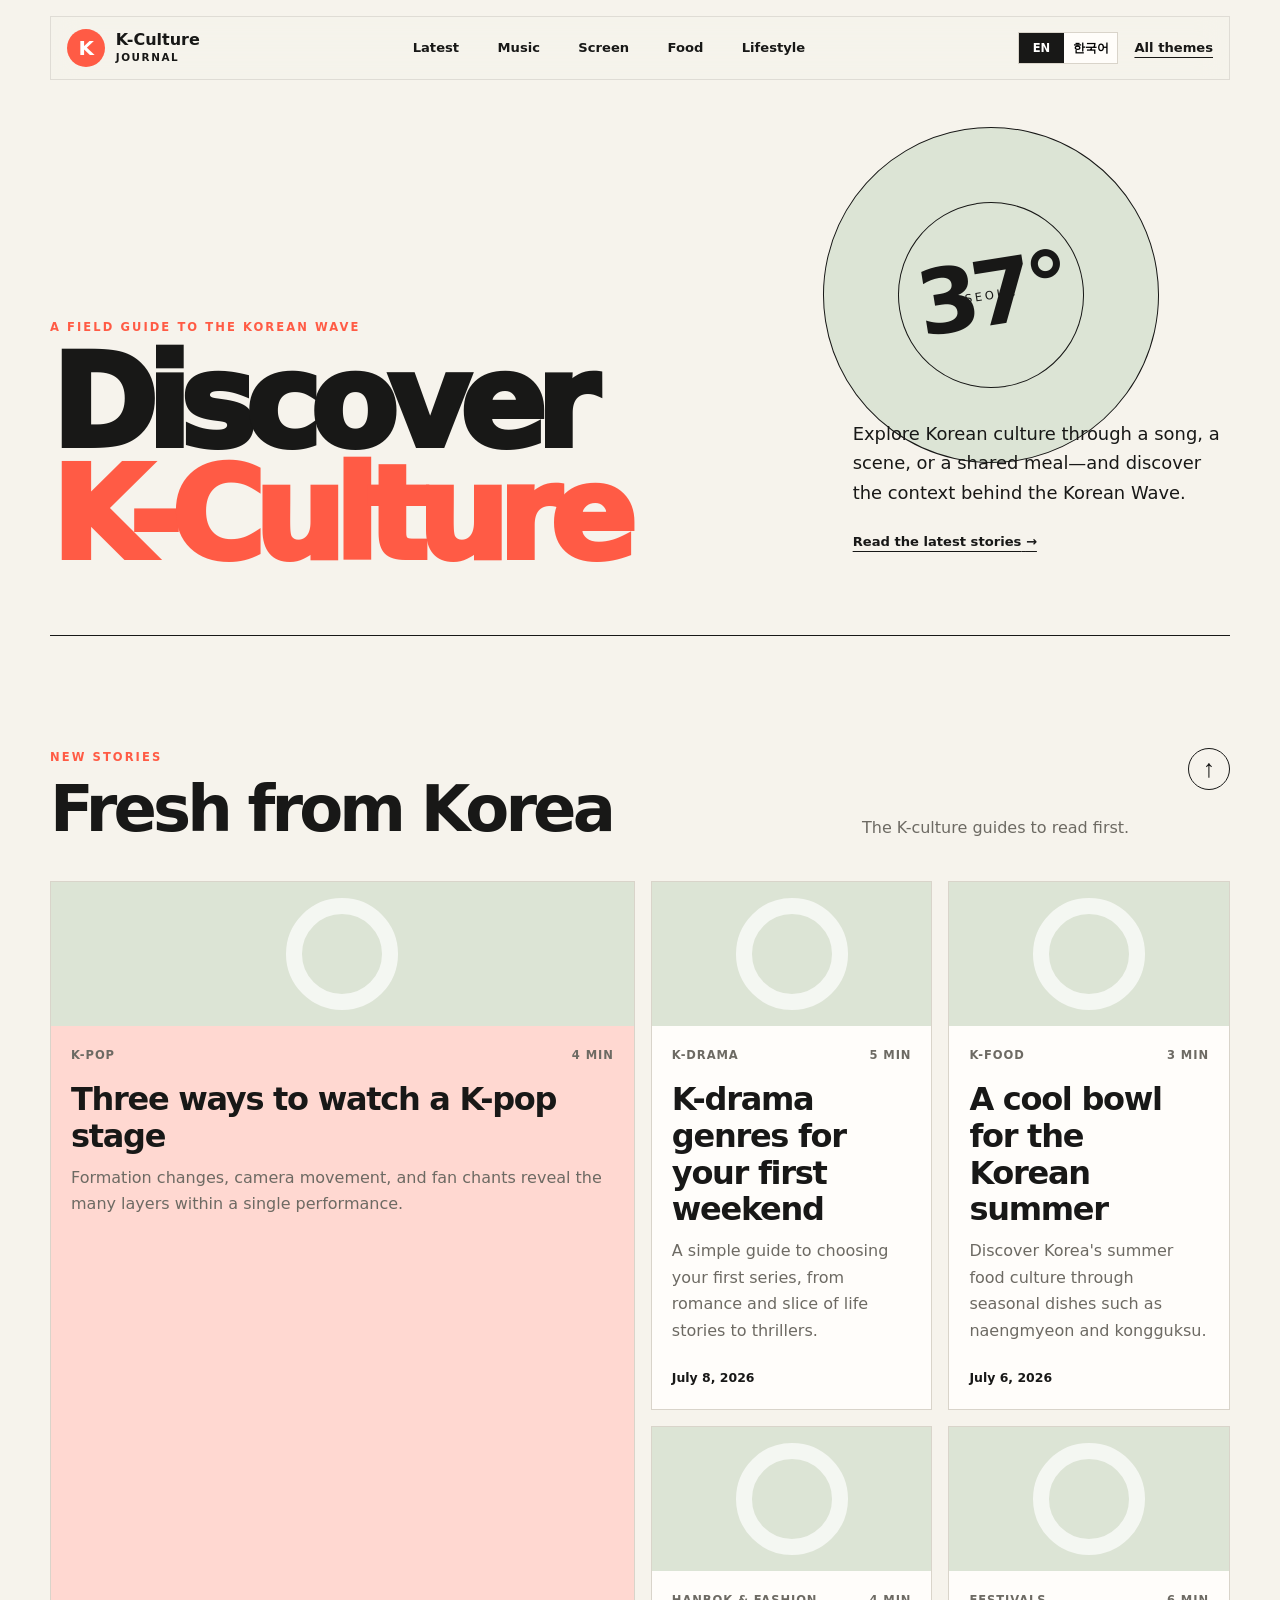
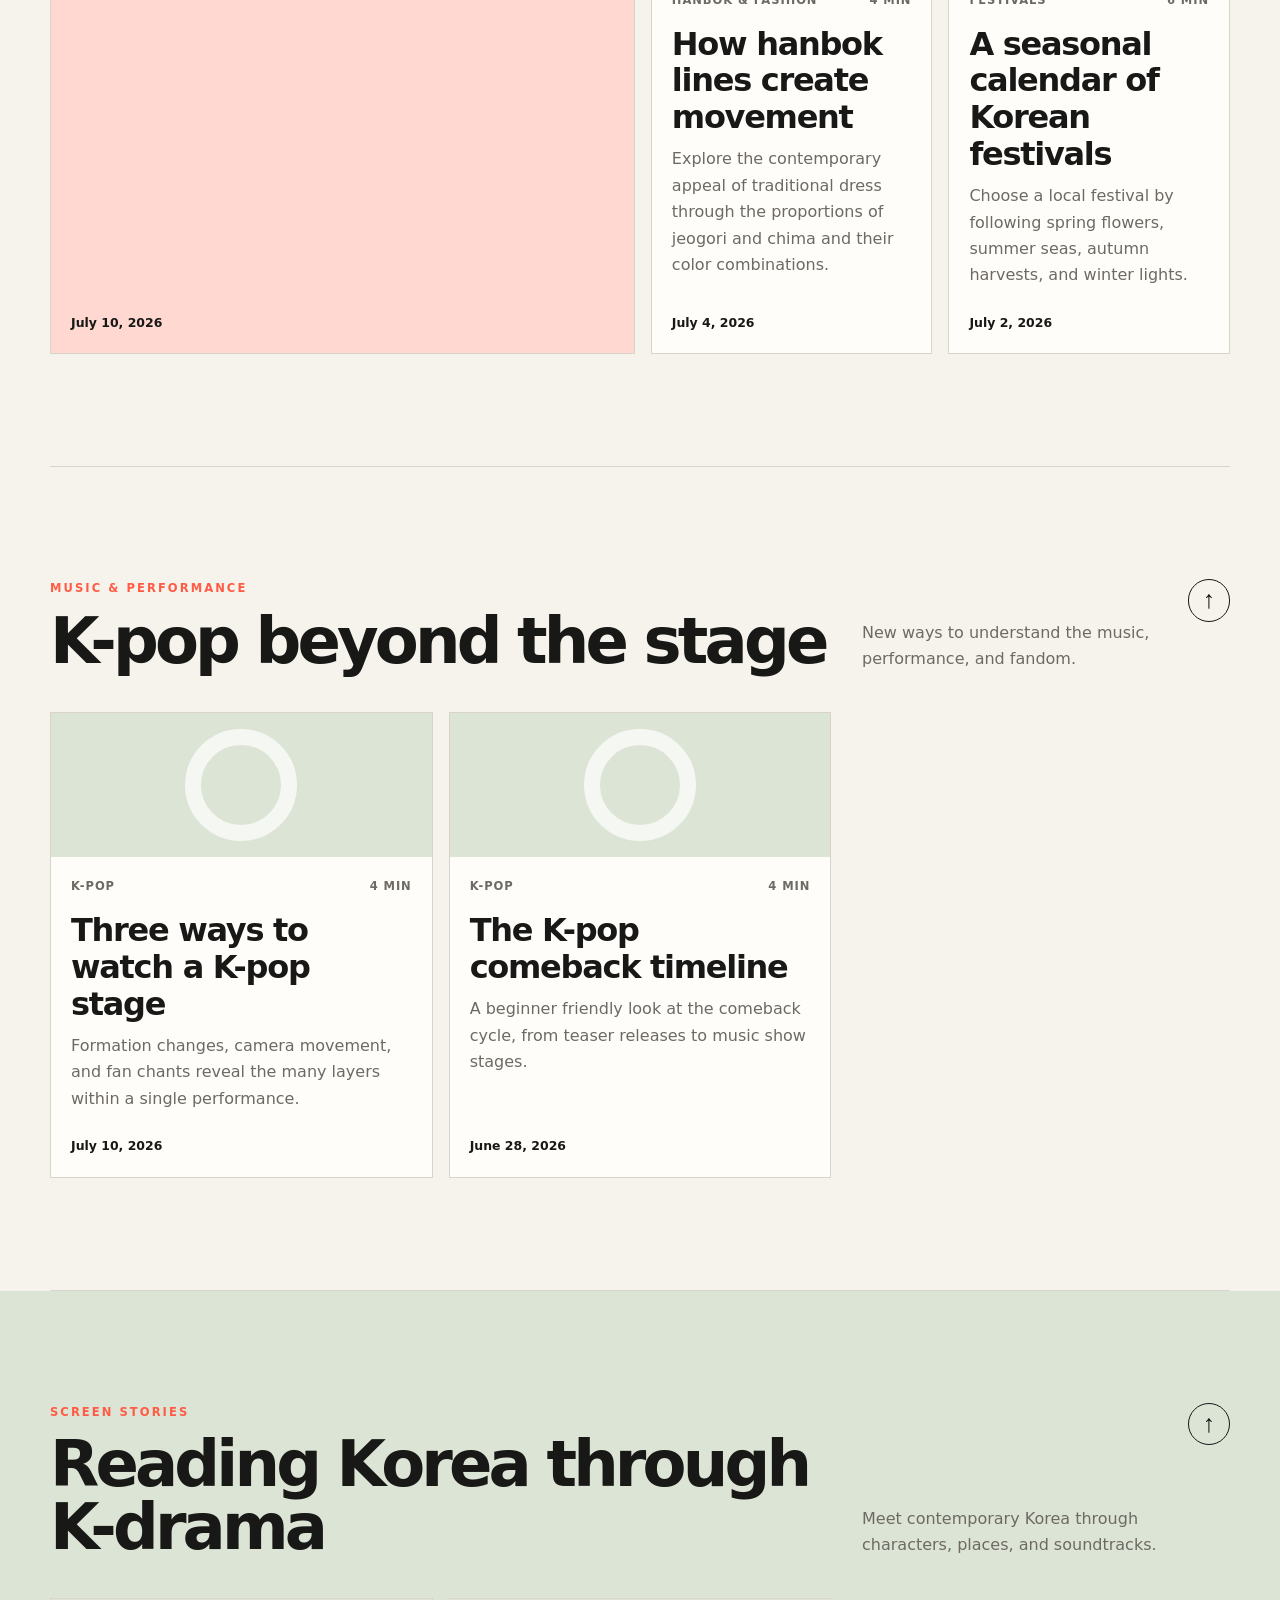
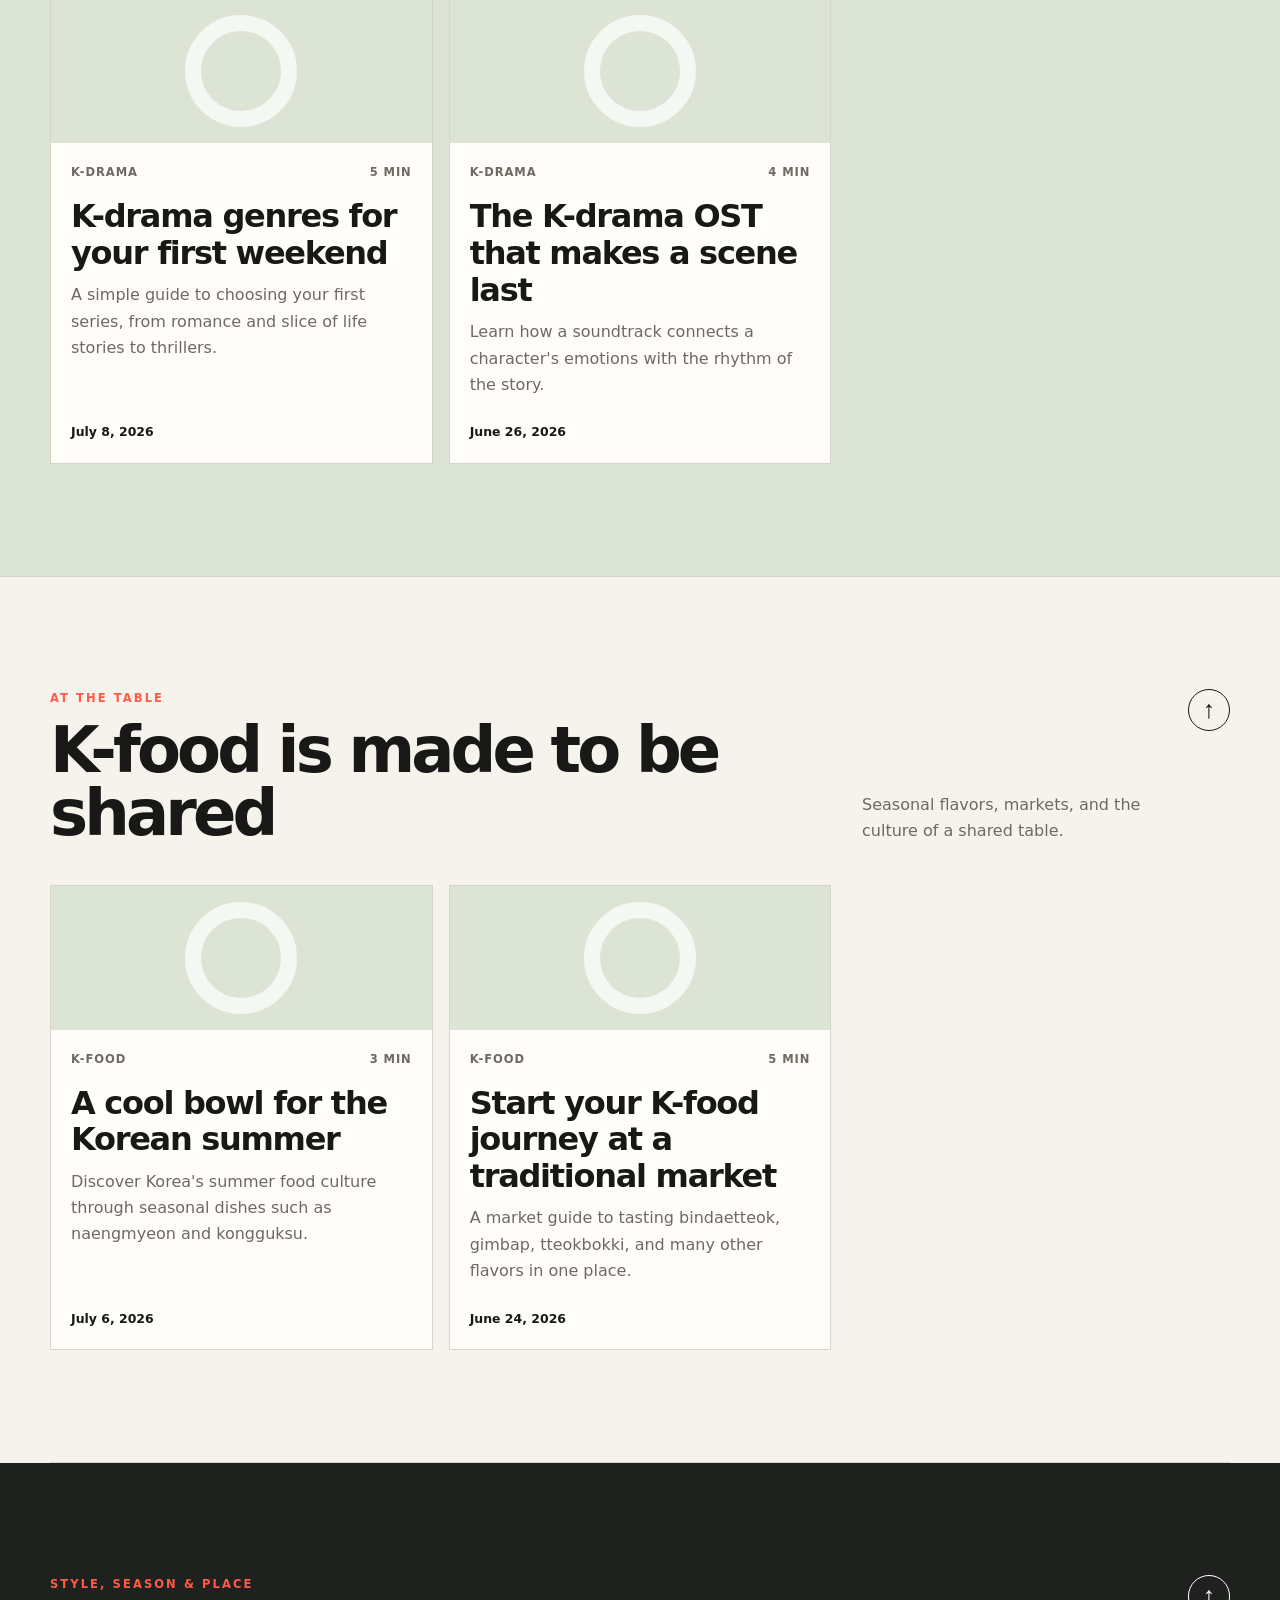
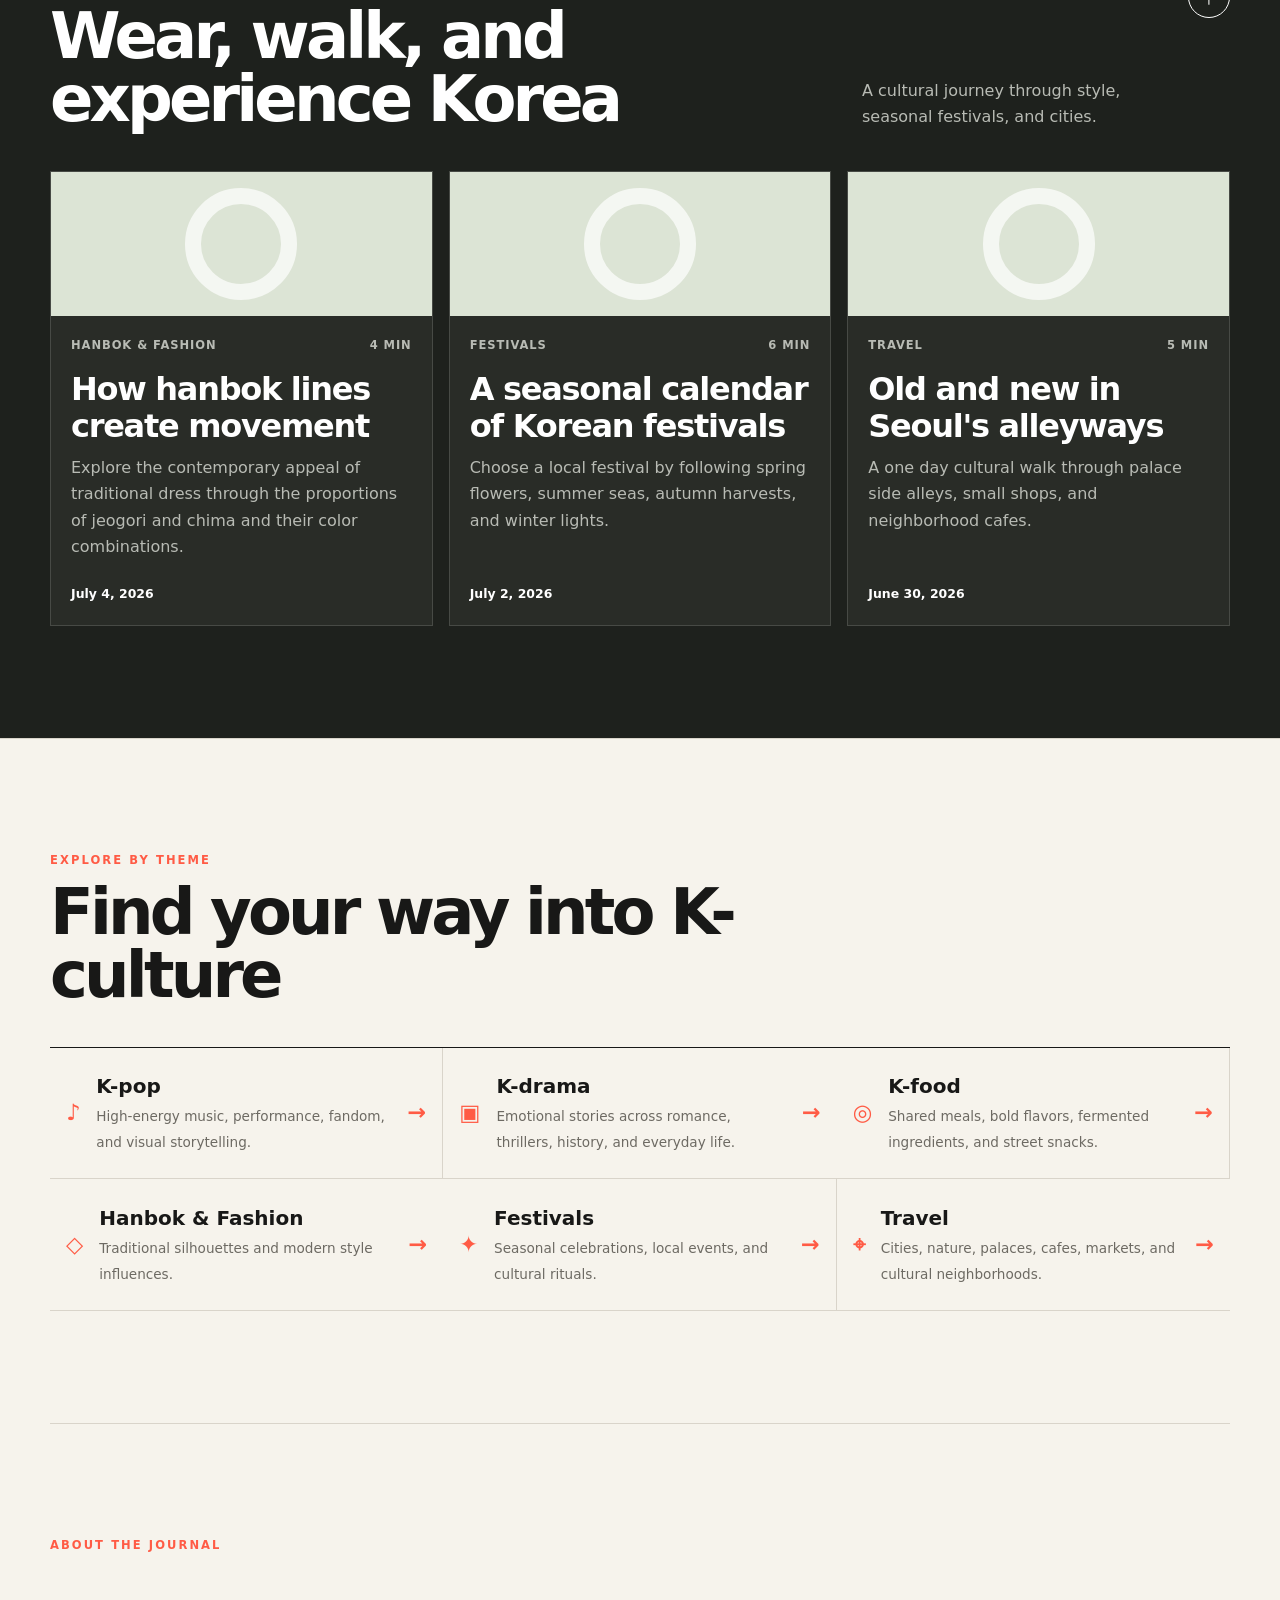
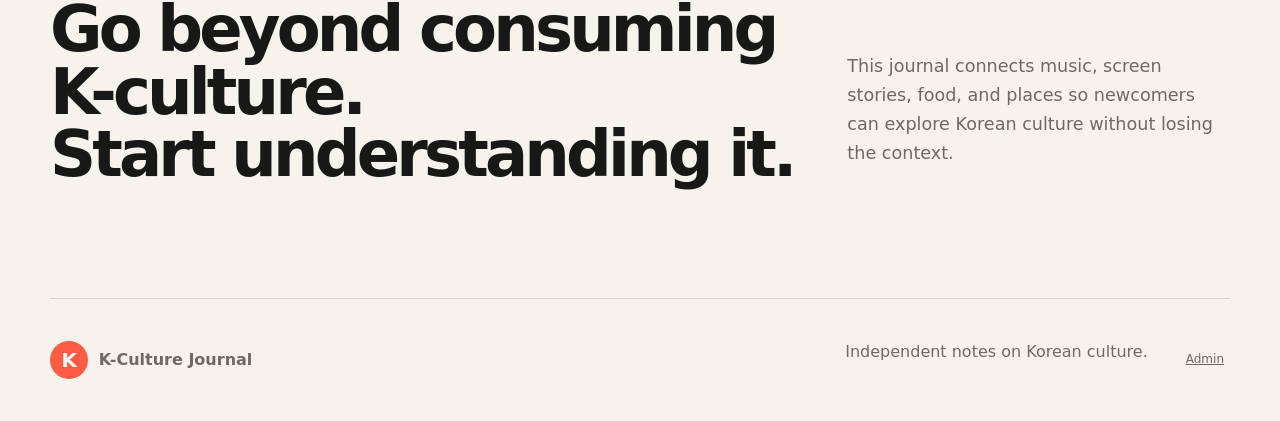
==== commit 1ddffe51: "feat: add admin story editor" ====
--- a/index.html
+++ b/index.html
@@ -4,6 +4,8 @@
   <meta charset="UTF-8">
   <meta name="viewport" content="width=device-width, initial-scale=1.0">
   <meta name="description" content="An English-first editorial guide to Korean music, drama, food, style, festivals, and travel.">
+  <meta name="referrer" content="strict-origin-when-cross-origin">
+  <meta http-equiv="Content-Security-Policy" content="default-src 'self'; script-src 'self'; style-src 'self'; img-src 'self' data:; connect-src 'self' https://igaogdhrdtmjxnyezjbp.supabase.co; object-src 'none'; base-uri 'none'; form-action 'self'">
   <title>K-Culture Journal</title>
   <link rel="stylesheet" href="css/styles.css">
 </head>
@@ -78,17 +80,40 @@
     <div class="dialog-header"><div><p class="section-kicker">Private workspace</p><h2 id="admin-title">Admin studio</h2></div><button class="icon-button" id="admin-close" type="button" aria-label="Close">×</button></div>
     <form id="login-form" class="admin-form">
       <p>Sign in with an approved administrator account.</p>
-      <label>Email<input name="email" type="email" autocomplete="username" required></label>
+      <label>ID<input name="username" type="text" autocomplete="username" autocapitalize="none" spellcheck="false" required></label>
       <label>Password<input name="password" type="password" autocomplete="current-password" required></label>
       <button class="button-primary" type="submit">Sign in</button>
     </form>
-    <form id="post-form" class="admin-form" hidden novalidate>
+    <section id="admin-workspace" class="admin-workspace" hidden>
       <div class="signed-in-row"><strong id="admin-email"></strong><button id="logout-button" type="button">Sign out</button></div>
-      <label>Title<input name="title" type="text" maxlength="80" required><span class="form-error" id="post-title-error"></span></label>
-      <label>Theme<select name="category" id="post-category" required><option value="">Choose a theme</option></select><span class="form-error" id="post-category-error"></span></label>
-      <label>Story<textarea name="content" rows="6" maxlength="420" required></textarea><span class="form-error" id="post-content-error"></span></label>
-      <button class="button-primary" type="submit">Publish story</button>
-    </form>
+      <div class="admin-studio-grid">
+        <aside class="post-manager" aria-labelledby="post-manager-title">
+          <div class="post-manager-heading"><h3 id="post-manager-title">Published stories</h3><button id="new-post-button" type="button">New story</button></div>
+          <div class="admin-post-list" id="admin-post-list"><p class="admin-empty">No published stories yet.</p></div>
+        </aside>
+        <form id="post-form" class="admin-form post-editor" novalidate>
+          <div><p class="section-kicker">Editor</p><h3 id="editor-heading">Write a new story</h3></div>
+          <label>Title<input name="title" type="text" maxlength="80" required><span class="form-error" id="post-title-error"></span></label>
+          <label>Theme<select name="category" id="post-category" required><option value="">Choose a theme</option></select><span class="form-error" id="post-category-error"></span></label>
+          <div class="editor-field">
+            <span class="editor-label">Story</span>
+            <div class="editor-toolbar" role="toolbar" aria-label="Story formatting">
+              <button type="button" data-editor-action="heading" aria-label="Heading">H2</button>
+              <button type="button" data-editor-action="bold" aria-label="Bold"><strong>B</strong></button>
+              <button type="button" data-editor-action="italic" aria-label="Italic"><em>I</em></button>
+              <button type="button" data-editor-action="list" aria-label="Bulleted list">List</button>
+              <button type="button" data-editor-action="quote" aria-label="Quote">Quote</button>
+              <button type="button" data-editor-action="link" aria-label="Link">Link</button>
+            </div>
+            <textarea name="content" id="post-content" rows="12" maxlength="5000" aria-describedby="post-content-help post-content-error" required></textarea>
+            <div class="editor-meta"><span id="post-content-help">Markdown shortcuts are supported.</span><output id="post-character-count" for="post-content">0 / 5000</output></div>
+            <span class="form-error" id="post-content-error"></span>
+          </div>
+          <section class="editor-preview" aria-labelledby="preview-title"><h4 id="preview-title">Preview</h4><div id="post-preview"><p>Start writing to preview your story.</p></div></section>
+          <div class="editor-actions"><button class="button-primary" id="post-submit-button" type="submit">Publish story</button><button id="cancel-edit-button" type="button" hidden>Cancel edit</button></div>
+        </form>
+      </div>
+    </section>
     <p class="form-status" id="post-status" role="status" aria-live="polite"></p>
   </dialog>
 
--- a/css/styles.css
+++ b/css/styles.css
@@ -18,3 +18,14 @@
 .article-header{padding-bottom:0}.article-header .nav{grid-template-columns:1fr auto 1fr}.article-header .language-tabs{justify-self:end}.article-back{font-size:.82rem;font-weight:900;text-decoration:underline;text-underline-offset:.3rem}
 .article-page{width:min(calc(100% - 2rem),var(--max));margin-inline:auto}.article-page article{padding-bottom:6rem}.article-hero{max-width:920px;padding:clamp(5rem,10vw,8rem) 0 3rem}.article-hero h1,.article-missing h1{max-width:13ch;margin:.5rem 0 1.5rem;font-size:clamp(3rem,8vw,7rem);line-height:.93;letter-spacing:-.07em}.article-deck{max-width:720px;color:var(--muted);font-size:clamp(1.15rem,2.2vw,1.5rem);line-height:1.55}.article-byline{display:flex;gap:1.5rem;margin-top:2rem;font-size:.78rem;font-weight:900;text-transform:uppercase;letter-spacing:.08em}.article-art{display:grid;min-height:clamp(16rem,40vw,34rem);place-items:center;background:var(--sage);overflow:hidden}.article-art:after{width:clamp(8rem,22vw,17rem);height:clamp(8rem,22vw,17rem);border:clamp(1.5rem,4vw,3.5rem) solid rgba(255,255,255,.72);border-radius:50%;content:""}.article-art[data-theme="kpop"]{background:#efb7a7}.article-art[data-theme="kdrama"]{background:#b7cad7}.article-art[data-theme="kfood"]{background:#d9c794}.article-art[data-theme="hanbok"]{background:#d9b9ca}.article-art[data-theme="festivals"]{background:#d5aa74}.article-art[data-theme="travel"]{background:#9ebdac}.article-body{width:min(100%,720px);margin:clamp(3rem,7vw,6rem) auto 0;font-family:Georgia,"Noto Serif KR",serif;font-size:clamp(1.08rem,2vw,1.28rem);line-height:1.9}.article-body p:first-child::first-letter{float:left;margin:.08em .12em 0 0;color:var(--accent);font-family:Inter,"Noto Sans KR",sans-serif;font-size:4.3em;font-weight:950;line-height:.78}.article-body p{margin-bottom:1.7em}.article-missing{min-height:65vh;padding:8rem 0}.article-missing h1{font-size:clamp(3rem,7vw,6rem)}
 @media(max-width:620px){.article-header .nav{grid-template-columns:1fr auto}.article-header .article-back{grid-column:1/-1;grid-row:2}.article-hero{padding-top:4rem}.article-body{font-size:1.05rem}.article-page article{padding-bottom:3rem}}
+
+/* Administrator publishing studio */
+.admin-dialog{width:min(calc(100% - 2rem),1080px)}
+.admin-workspace{padding:1.5rem}.admin-workspace>.signed-in-row{align-items:center;padding-bottom:1rem;border-bottom:1px solid var(--line)}
+.admin-studio-grid{display:grid;grid-template-columns:minmax(220px,.36fr) minmax(0,1fr);gap:1.5rem;margin-top:1.5rem}
+.post-manager{min-width:0;padding-right:1.5rem;border-right:1px solid var(--line)}.post-manager-heading{display:flex;align-items:center;justify-content:space-between;gap:1rem}.post-manager h3,.post-editor h3{margin:0;font-size:1.2rem}.post-manager button,.editor-actions button,.signed-in-row button{padding:.45rem .7rem;border:1px solid var(--line);background:transparent;font-size:.75rem;font-weight:800}
+.admin-post-list{display:grid;gap:.5rem;max-height:55vh;margin-top:1rem;overflow:auto}.admin-post-item{display:grid;gap:.2rem;width:100%;padding:.8rem;border:1px solid var(--line);background:#fff;text-align:left}.admin-post-item:hover,.admin-post-item[aria-current="true"]{border-color:var(--accent);background:var(--accent-soft)}.admin-post-item span,.admin-empty{color:var(--muted);font-size:.72rem}.admin-empty{padding:1rem;border:1px dashed var(--line)}
+.post-editor.admin-form{padding:0}.editor-field{display:grid;gap:.35rem}.editor-label{font-size:.78rem;font-weight:900}.editor-toolbar{display:flex;flex-wrap:wrap;gap:.35rem;padding:.45rem;border:1px solid var(--line);border-bottom:0;background:var(--paper)}.editor-toolbar button{min-width:2.3rem;padding:.35rem .55rem;border:1px solid var(--line);background:#fff;font-size:.74rem;font-weight:800}.editor-toolbar button:hover{border-color:var(--accent);color:var(--accent)}.post-editor textarea{min-height:16rem;resize:vertical}.editor-meta{display:flex;justify-content:space-between;gap:1rem;color:var(--muted);font-size:.72rem}
+.editor-preview{padding:1rem;border:1px solid var(--line);background:var(--paper)}.editor-preview h4{margin:0 0 .8rem;font-size:.72rem;letter-spacing:.12em;text-transform:uppercase}.editor-preview p,.editor-preview ul,.editor-preview blockquote{margin:0 0 .8rem}.editor-preview blockquote,.article-body blockquote{padding-left:1rem;border-left:3px solid var(--accent);color:var(--muted)}.editor-preview a,.article-body a{color:var(--accent);text-decoration:underline;text-underline-offset:.2rem}.editor-actions{display:flex;align-items:center;gap:.7rem}.editor-actions .button-primary{border-color:var(--accent);background:var(--accent);color:#fff}
+.article-body h3{margin:2.2em 0 .7em;font-family:Inter,"Noto Sans KR",sans-serif;font-size:1.5em;line-height:1.2}.article-body ul{margin:0 0 1.7em;padding-left:1.4em}.article-body blockquote{margin:1.7em 0}
+@media(max-width:760px){.admin-studio-grid{grid-template-columns:1fr}.post-manager{padding:0 0 1rem;border-right:0;border-bottom:1px solid var(--line)}.admin-post-list{max-height:12rem}.admin-dialog{width:calc(100% - 1rem);max-height:96vh}.admin-workspace{padding:1rem}.editor-meta{align-items:flex-end;flex-direction:column}}
